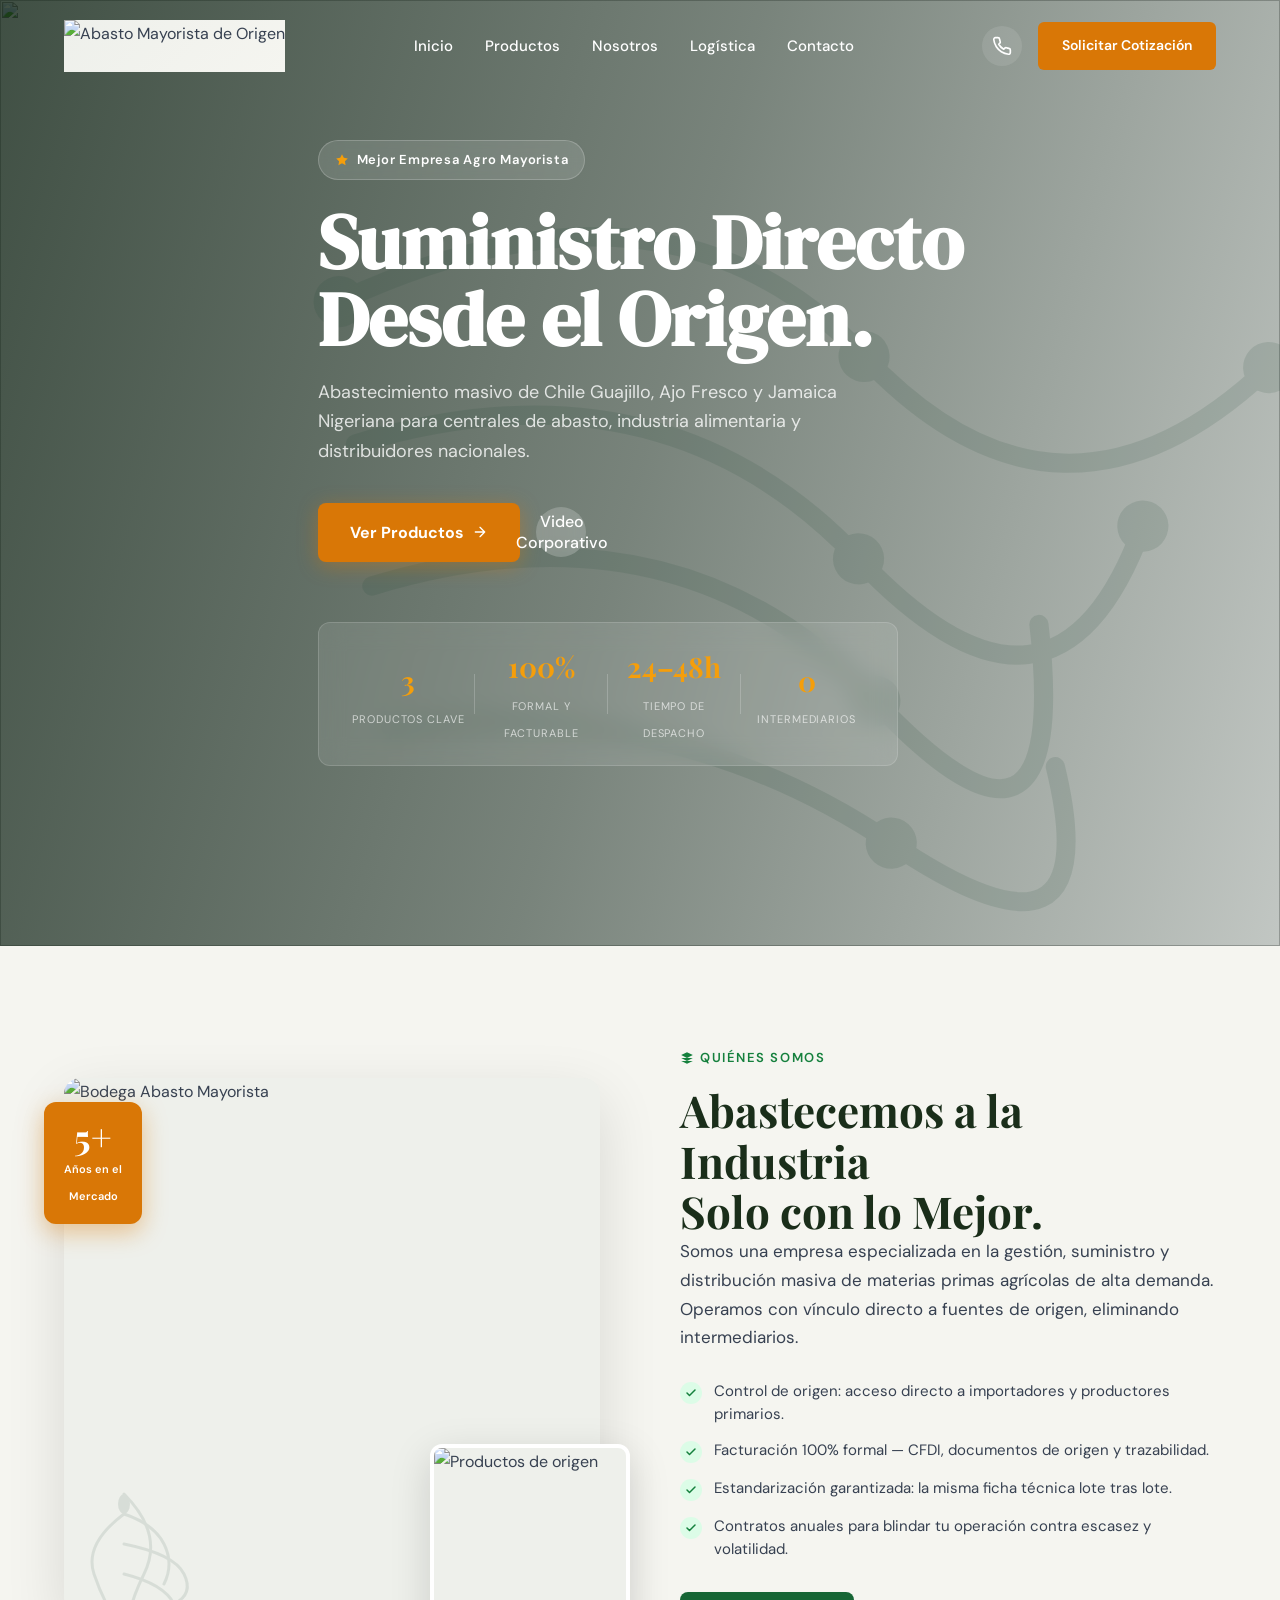
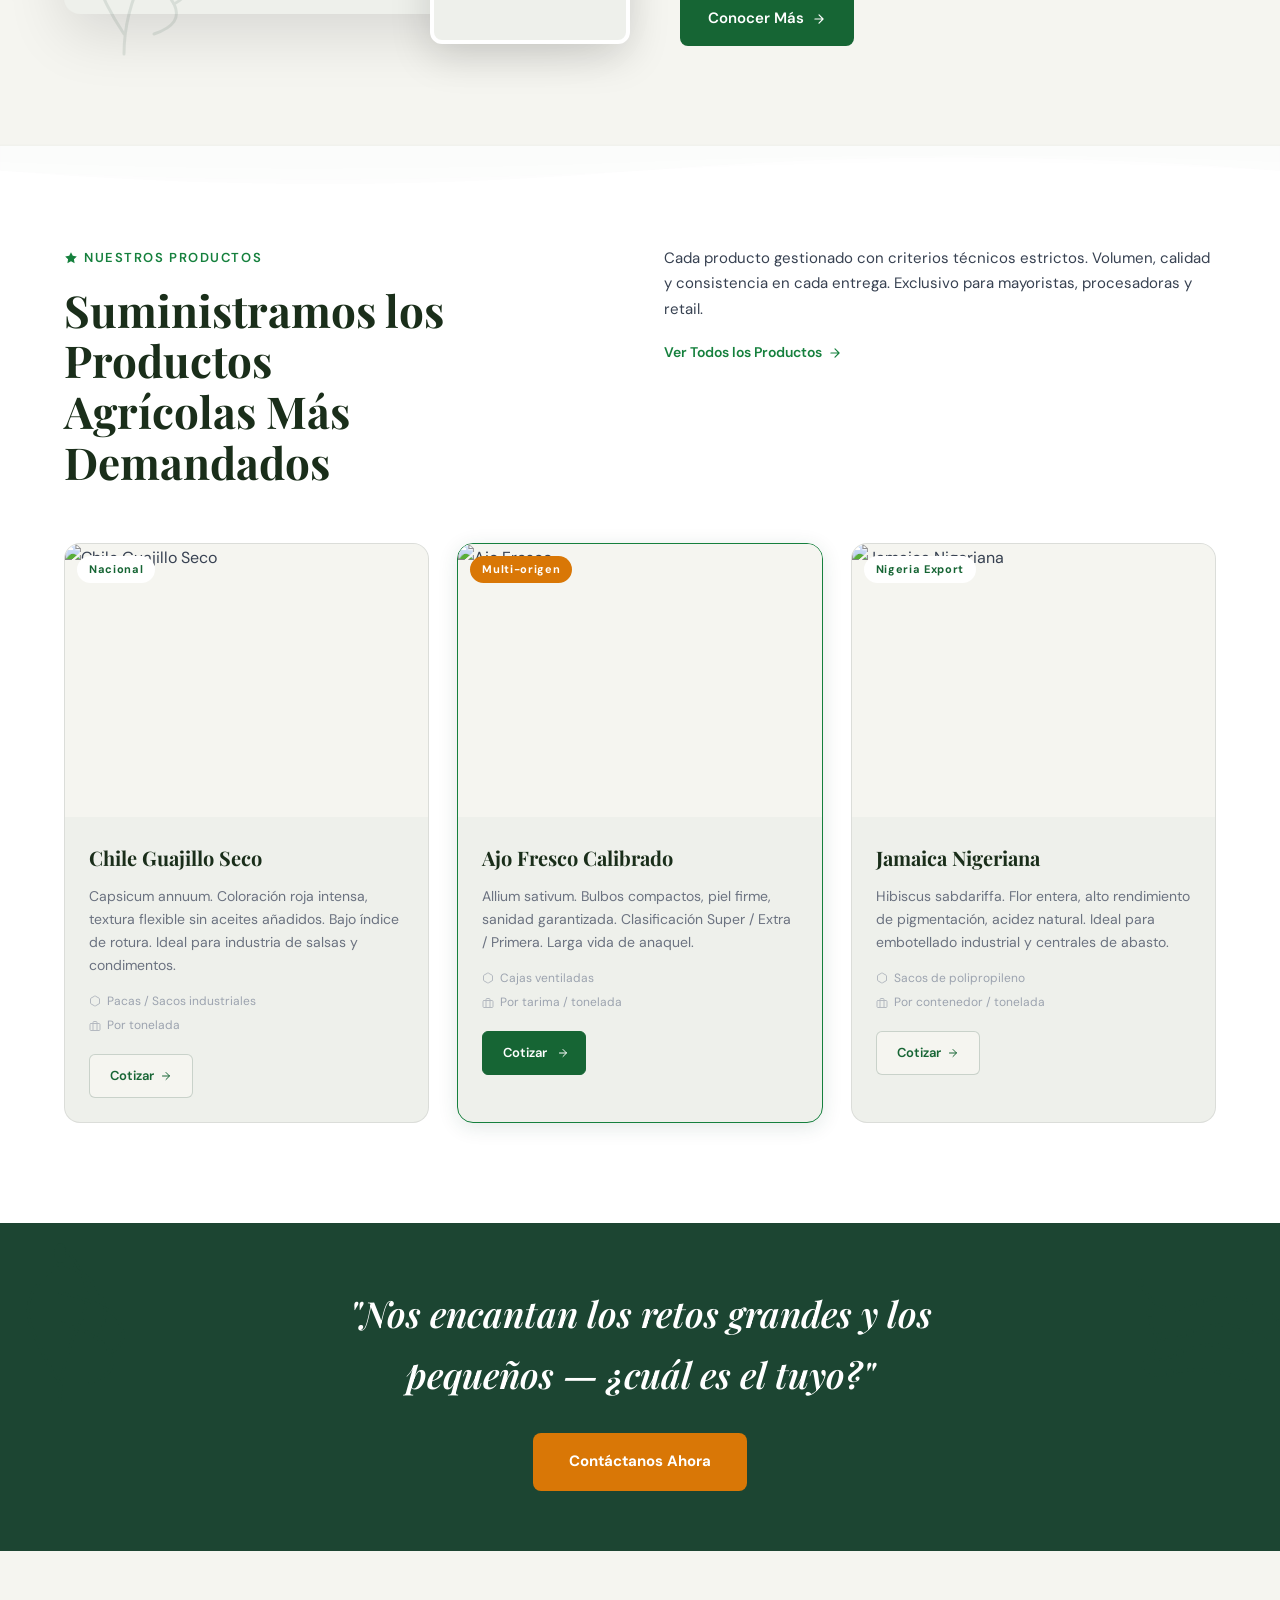
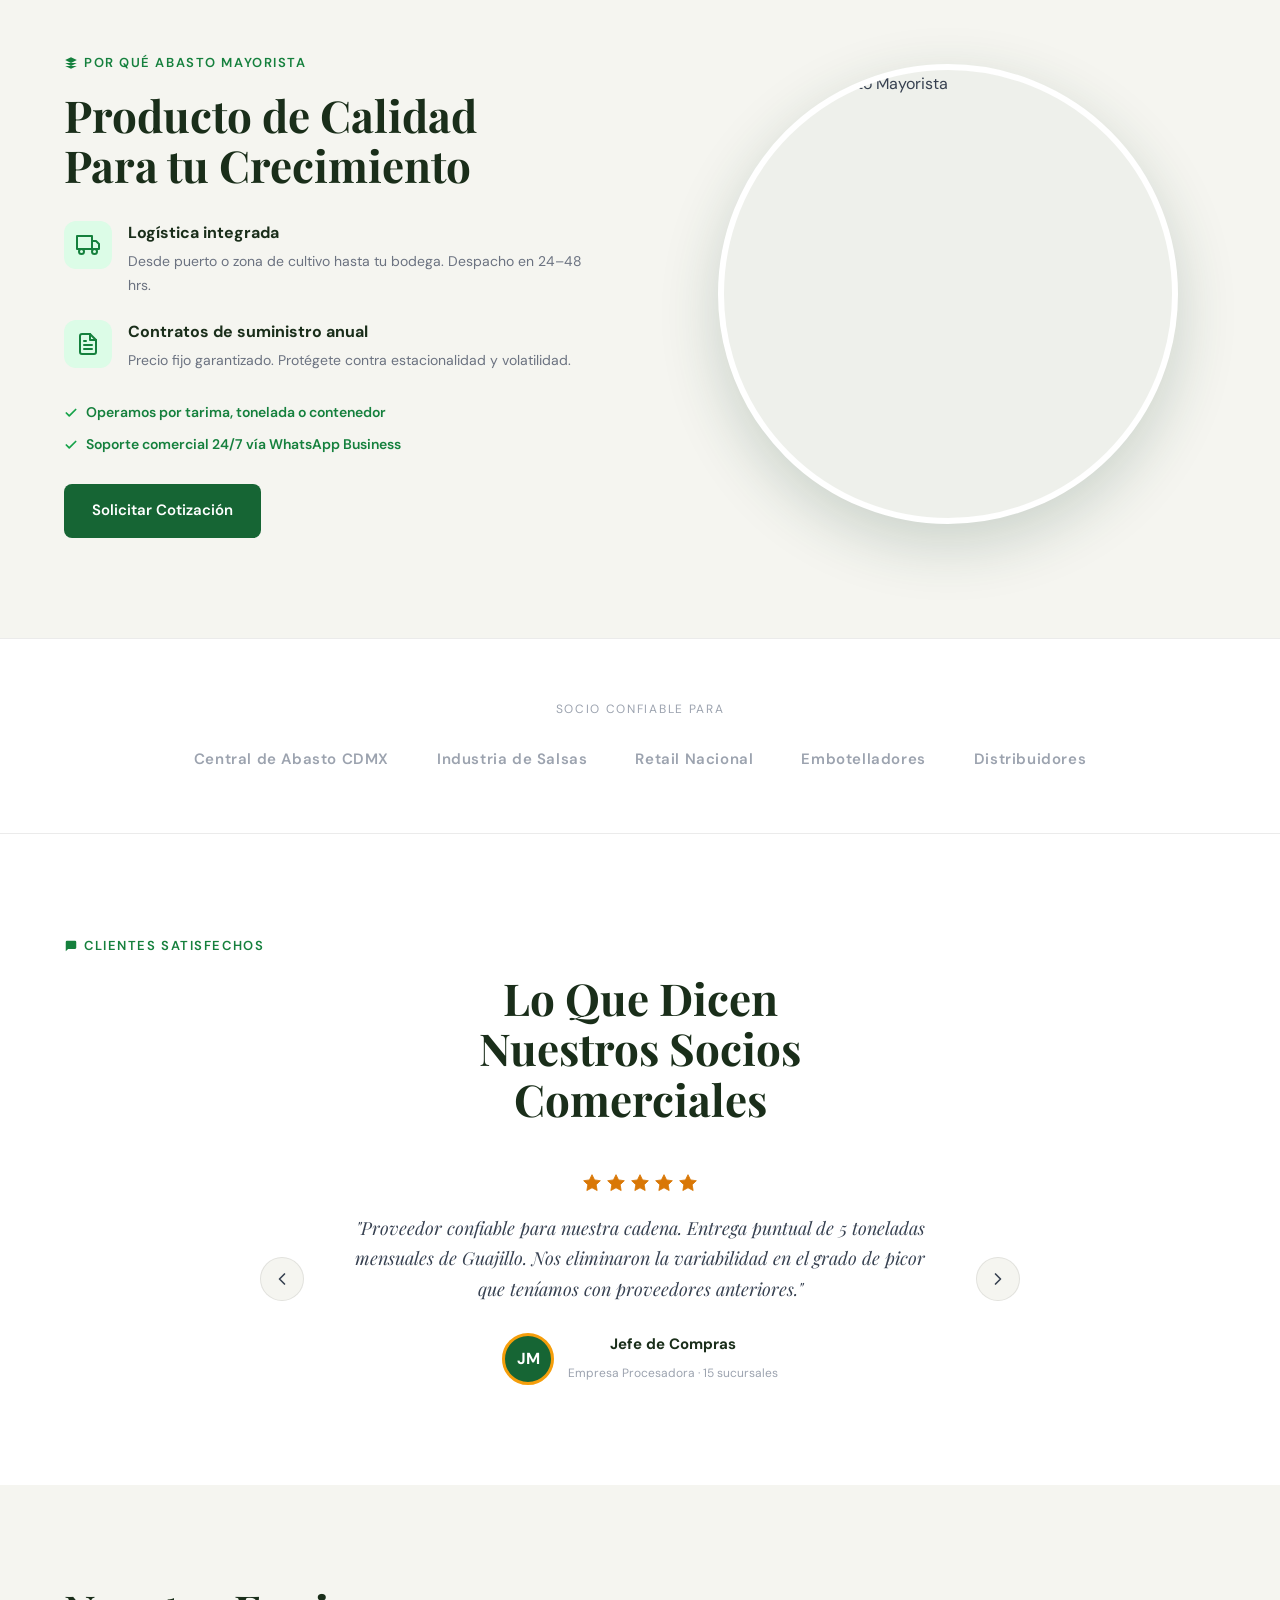
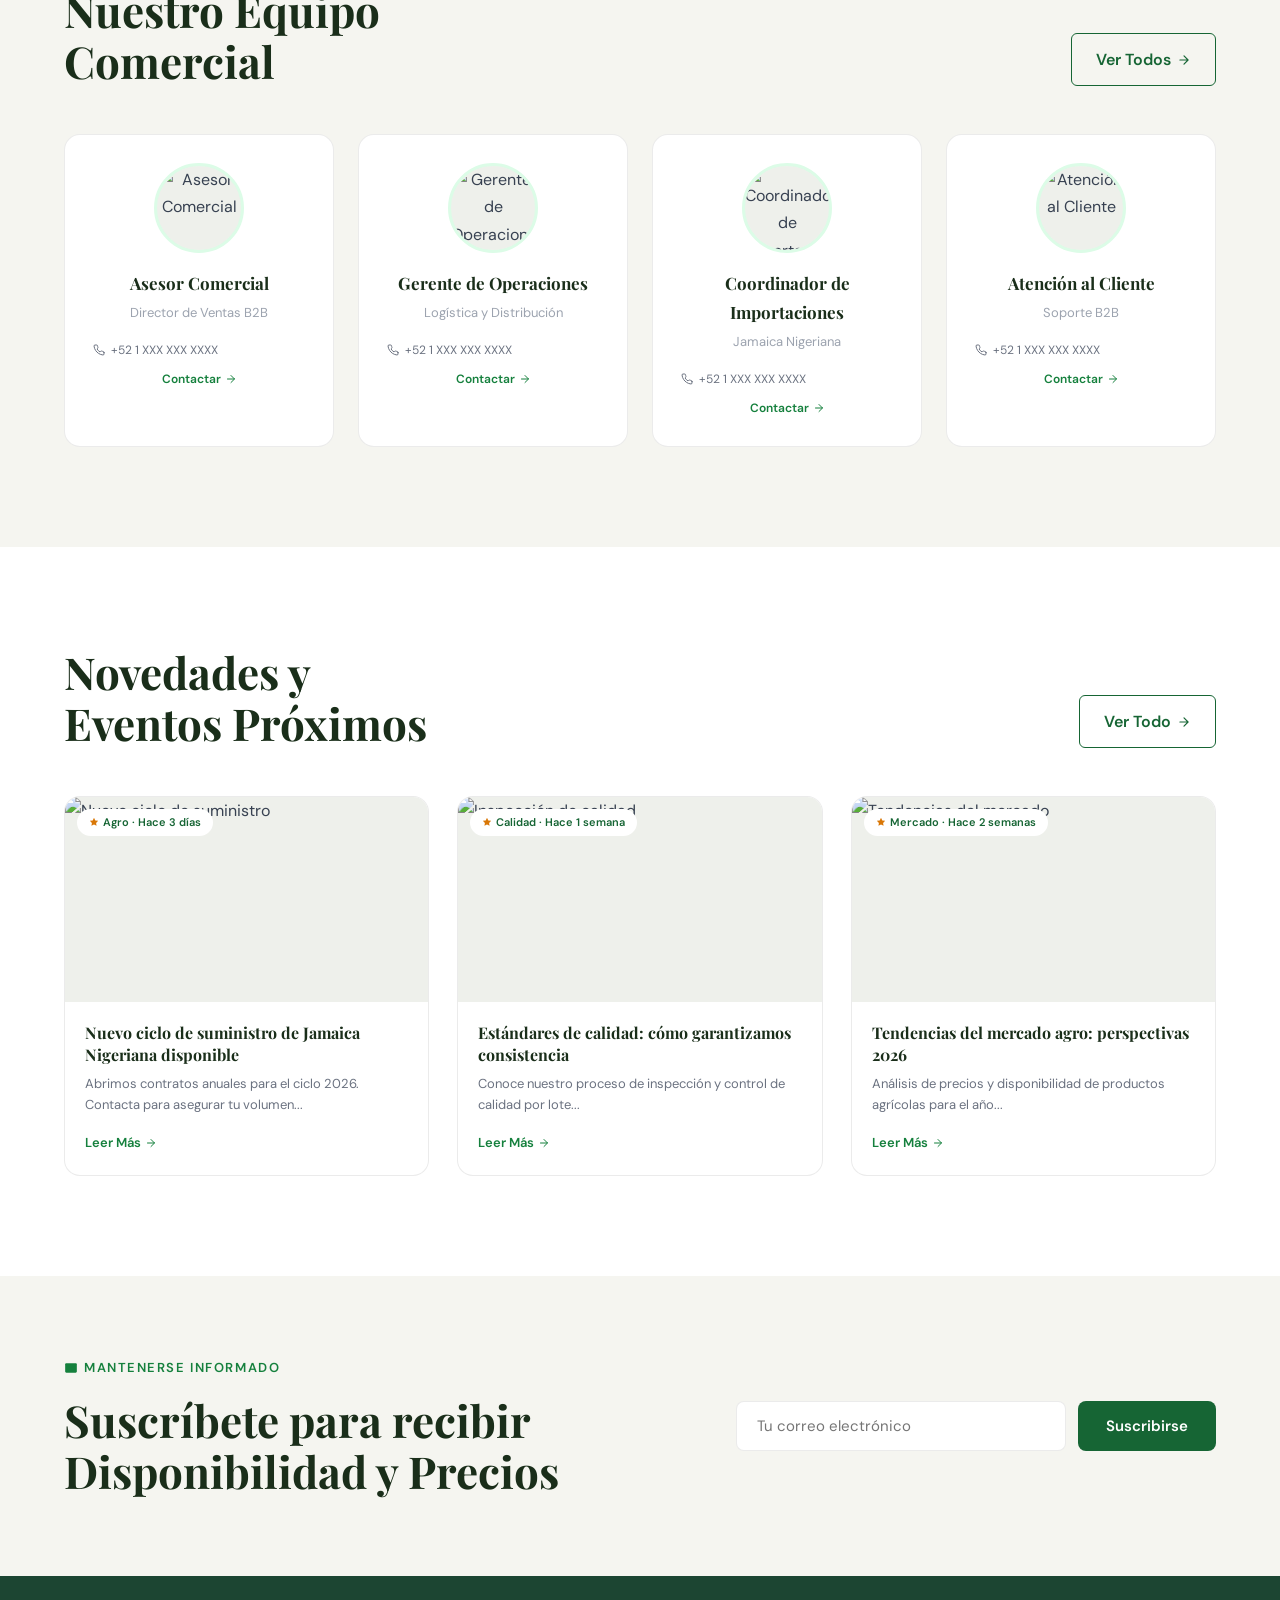
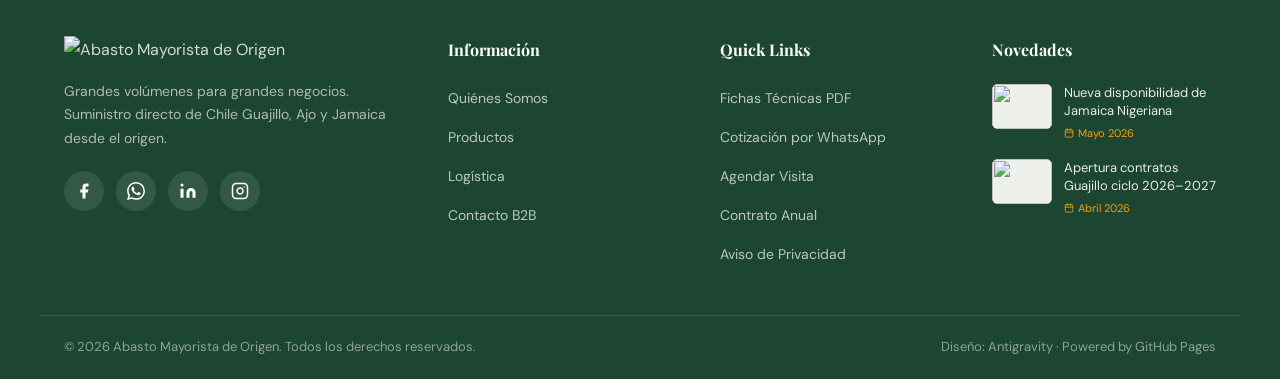
==== index.html @ 07901ae1 "feat: Landing page Abasto Mayorista de Origen - estilo Grostore Agro" ====
<!DOCTYPE html>
<html lang="es">
<head>
  <meta charset="UTF-8">
  <meta name="viewport" content="width=device-width, initial-scale=1.0">
  <meta name="description" content="Abasto Mayorista de Origen - Suministro directo de Chile Guajillo, Ajo Fresco y Jamaica Nigeriana para industria alimentaria, distribuidores y centrales de abasto.">
  <title>Abasto Mayorista de Origen | Grandes volúmenes para grandes negocios</title>
  
  <link rel="preconnect" href="https://fonts.googleapis.com">
  <link rel="preconnect" href="https://fonts.gstatic.com" crossorigin>
  <link href="https://fonts.googleapis.com/css2?family=DM+Sans:ital,wght@0,300;0,400;0,500;0,600;1,300&family=DM+Serif+Display:ital@0;1&family=Playfair+Display:ital,wght@0,400;0,600;0,700;1,400&display=swap" rel="stylesheet">
  
  <link rel="preload" as="image" href="https://i.ibb.co/93H1hcgw/Abasto-de-Origen-Logo-Blanco-01.jpg">
  <link rel="preload" as="image" href="https://i.ibb.co/1t6QGv1q/Abasto-de-Origen-Logo-negro-01.jpg">
  
  <link rel="icon" type="image/x-icon" href="https://i.ibb.co/bjv7VvqV/Abasto-de-Origen-Logo-Verde-02.jpg">
  
  <link rel="stylesheet" href="styles.css">
</head>
<body>

<nav class="navbar" id="navbar">
  <div class="container nav-inner">
    <a href="#inicio" class="nav-logo">
      <img id="navLogo" src="https://i.ibb.co/93H1hcgw/Abasto-de-Origen-Logo-Blanco-01.jpg" alt="Abasto Mayorista de Origen" height="52" width="auto">
    </a>
    
    <ul class="nav-links">
      <li><a href="#inicio">Inicio</a></li>
      <li><a href="#productos">Productos</a></li>
      <li><a href="#nosotros">Nosotros</a></li>
      <li><a href="#logistica">Logística</a></li>
      <li><a href="#contacto">Contacto</a></li>
    </ul>

    <div class="nav-right">
      <a href="tel:+5215512345678" class="nav-icon" title="Llamar">
        <svg xmlns="http://www.w3.org/2000/svg" width="20" height="20" viewBox="0 0 24 24" fill="none" stroke="currentColor" stroke-width="2" stroke-linecap="round" stroke-linejoin="round"><path d="M22 16.92v3a2 2 0 0 1-2.18 2 19.79 19.79 0 0 1-8.63-3.07 19.5 19.5 0 0 1-6-6 19.79 19.79 0 0 1-3.07-8.67A2 2 0 0 1 4.11 2h3a2 2 0 0 1 2 1.72 12.84 12.84 0 0 0 .7 2.81 2 2 0 0 1-.45 2.11L8.09 9.91a16 16 0 0 0 6 6l1.27-1.27a2 2 0 0 1 2.11-.45 12.84 12.84 0 0 0 2.81.7A2 2 0 0 1 22 16.92z"></path></svg>
      </a>
      <a href="#contacto" class="btn-nav-primary">Solicitar Cotización</a>
    </div>

    <button class="hamburger" id="hamburger" aria-label="Menú">
      <span></span><span></span><span></span>
    </button>
  </div>
</nav>

<section class="hero" id="inicio">
  <div class="hero-bg">
    <img src="images/hero_bg.jpg" alt="" aria-hidden="true">
    <div class="hero-overlay"></div>
    <img src="images/leaf_decor_2.svg" class="hero-leaf-decor" aria-hidden="true">
  </div>

  <div class="container hero-content">
    <div class="hero-badge">
      <svg xmlns="http://www.w3.org/2000/svg" width="16" height="16" viewBox="0 0 24 24" fill="currentColor"><path d="M12 2L15.09 8.26L22 9.27L17 14.14L18.18 21.02L12 17.77L5.82 21.02L7 14.14L2 9.27L8.91 8.26L12 2Z"/></svg>
      Mejor Empresa Agro Mayorista
    </div>
    
    <h1 class="hero-title" data-reveal="up">
      Suministro Directo<br>
      Desde el Origen.
    </h1>
    
    <p class="hero-subtitle" data-reveal="up" data-reveal-delay="100">
      Abastecimiento masivo de Chile Guajillo, Ajo Fresco y Jamaica Nigeriana 
      para centrales de abasto, industria alimentaria y distribuidores nacionales.
    </p>
    
    <div class="hero-ctas" data-reveal="up" data-reveal-delay="200">
      <a href="#productos" class="btn-hero-primary">
        Ver Productos <svg xmlns="http://www.w3.org/2000/svg" width="16" height="16" viewBox="0 0 24 24" fill="none" stroke="currentColor" stroke-width="2" stroke-linecap="round" stroke-linejoin="round"><path d="M5 12h14M12 5l7 7-7 7"/></svg>
      </a>
      <button class="btn-hero-video" aria-label="Ver video corporativo">
        <span class="play-icon">
          <svg xmlns="http://www.w3.org/2000/svg" width="16" height="16" viewBox="0 0 24 24" fill="currentColor"><polygon points="5 3 19 12 5 21 5 3"></polygon></svg>
        </svg>
        <span>Video Corporativo</span>
      </button>
    </div>

    <div class="hero-stats-bar" data-reveal="up" data-reveal-delay="300">
      <div class="hero-stat">
        <strong>3</strong>
        <span>Productos Clave</span>
      </div>
      <div class="hero-stat-divider"></div>
      <div class="hero-stat">
        <strong>100%</strong>
        <span>Formal y Facturable</span>
      </div>
      <div class="hero-stat-divider"></div>
      <div class="hero-stat">
        <strong>24–48h</strong>
        <span>Tiempo de Despacho</span>
      </div>
      <div class="hero-stat-divider"></div>
      <div class="hero-stat">
        <strong>0</strong>
        <span>Intermediarios</span>
      </div>
    </div>
  </div>
</section>

<section class="about" id="nosotros">
  <div class="container about-inner">
    <div class="about-images" data-reveal="left">
      <img src="images/about_main.jpg" alt="Bodega Abasto Mayorista" class="about-img-main">
      <img src="images/about_secondary.jpg" alt="Productos de origen" class="about-img-secondary">
      
      <div class="about-experience-badge">
        <span class="badge-num">5+</span>
        <span class="badge-text">Años en el<br>Mercado</span>
      </div>

      <img src="images/leaf_decor_1.svg" class="about-leaf" aria-hidden="true">
    </div>
    
    <div class="about-text" data-reveal="right">
      <div class="section-label">
        <svg xmlns="http://www.w3.org/2000/svg" width="14" height="14" viewBox="0 0 24 24" fill="currentColor"><path d="M12 2L2 7l10 5 10-5-10-5zM2 17l10 5 10-5M2 12l10 5 10-5"/></svg>
        Quiénes Somos
      </div>
      <h2 class="section-title">
        Abastecemos a la Industria<br>Solo con lo Mejor.
      </h2>
      <p class="about-lead">
        Somos una empresa especializada en la gestión, suministro y distribución 
        masiva de materias primas agrícolas de alta demanda. Operamos con vínculo 
        directo a fuentes de origen, eliminando intermediarios.
      </p>
      
      <ul class="about-bullets">
        <li>
          <span class="bullet-icon">
            <svg xmlns="http://www.w3.org/2000/svg" width="12" height="12" viewBox="0 0 24 24" fill="none" stroke="currentColor" stroke-width="3" stroke-linecap="round" stroke-linejoin="round"><polyline points="20 6 9 17 4 12"></polyline></svg>
          </span>
          Control de origen: acceso directo a importadores y productores primarios.
        </li>
        <li>
          <span class="bullet-icon">
            <svg xmlns="http://www.w3.org/2000/svg" width="12" height="12" viewBox="0 0 24 24" fill="none" stroke="currentColor" stroke-width="3" stroke-linecap="round" stroke-linejoin="round"><polyline points="20 6 9 17 4 12"></polyline></svg>
          </span>
          Facturación 100% formal — CFDI, documentos de origen y trazabilidad.
        </li>
        <li>
          <span class="bullet-icon">
            <svg xmlns="http://www.w3.org/2000/svg" width="12" height="12" viewBox="0 0 24 24" fill="none" stroke="currentColor" stroke-width="3" stroke-linecap="round" stroke-linejoin="round"><polyline points="20 6 9 17 4 12"></polyline></svg>
          </span>
          Estandarización garantizada: la misma ficha técnica lote tras lote.
        </li>
        <li>
          <span class="bullet-icon">
            <svg xmlns="http://www.w3.org/2000/svg" width="12" height="12" viewBox="0 0 24 24" fill="none" stroke="currentColor" stroke-width="3" stroke-linecap="round" stroke-linejoin="round"><polyline points="20 6 9 17 4 12"></polyline></svg>
          </span>
          Contratos anuales para blindar tu operación contra escasez y volatilidad.
        </li>
      </ul>
      
      <a href="#contacto" class="btn-primary-green">
        Conocer Más <svg xmlns="http://www.w3.org/2000/svg" width="14" height="14" viewBox="0 0 24 24" fill="none" stroke="currentColor" stroke-width="2" stroke-linecap="round" stroke-linejoin="round"><path d="M5 12h14M12 5l7 7-7 7"/></svg>
      </a>
    </div>
  </div>
</section>

<section class="products" id="productos">
  <img src="images/wave_divider.svg" class="section-wave-top" aria-hidden="true">

  <div class="container">
    <div class="products-header">
      <div data-reveal="up">
        <div class="section-label">
          <svg xmlns="http://www.w3.org/2000/svg" width="14" height="14" viewBox="0 0 24 24" fill="currentColor"><path d="M12 2L15.09 8.26L22 9.27L17 14.14L18.18 21.02L12 17.77L5.82 21.02L7 14.14L2 9.27L8.91 8.26L12 2Z"/></svg>
          Nuestros Productos
        </div>
        <h2 class="section-title">
          Suministramos los Productos<br>Agrícolas Más Demandados
        </h2>
      </div>
      <div class="products-header-right" data-reveal="up" data-reveal-delay="100">
        <p>
          Cada producto gestionado con criterios técnicos estrictos. 
          Volumen, calidad y consistencia en cada entrega. 
          Exclusivo para mayoristas, procesadoras y retail.
        </p>
        <a href="#contacto" class="link-arrow">Ver Todos los Productos <svg xmlns="http://www.w3.org/2000/svg" width="14" height="14" viewBox="0 0 24 24" fill="none" stroke="currentColor" stroke-width="2" stroke-linecap="round" stroke-linejoin="round"><path d="M5 12h14M12 5l7 7-7 7"/></svg></a>
      </div>
    </div>

    <div class="products-grid">
      <div class="product-card" data-reveal="up" data-reveal-delay="100">
        <div class="product-card-img">
          <img src="images/product_guajillo.jpg" alt="Chile Guajillo Seco">
          <div class="product-card-badge">Nacional</div>
        </div>
        <div class="product-card-body">
          <h3>Chile Guajillo Seco</h3>
          <p>
            Capsicum annuum. Coloración roja intensa, textura flexible sin aceites 
            añadidos. Bajo índice de rotura. Ideal para industria de salsas y condimentos.
          </p>
          <div class="product-card-specs">
            <span>
              <svg xmlns="http://www.w3.org/2000/svg" width="12" height="12" viewBox="0 0 24 24" fill="none" stroke="currentColor" stroke-width="2" stroke-linecap="round" stroke-linejoin="round"><path d="M21 16V8a2 2 0 0 0-1-1.73l-7-4a2 2 0 0 0-2 0l-7 4A2 2 0 0 0 3 8v8a2 2 0 0 0 1 1.73l7 4a2 2 0 0 0 2 0l7-4A2 2 0 0 0 21 16z"></path></svg>
              Pacas / Sacos industriales
            </span>
            <span>
              <svg xmlns="http://www.w3.org/2000/svg" width="12" height="12" viewBox="0 0 24 24" fill="none" stroke="currentColor" stroke-width="2" stroke-linecap="round" stroke-linejoin="round"><rect x="2" y="7" width="20" height="14" rx="2" ry="2"></rect><path d="M16 21V5a2 2 0 0 0-2-2h-4a2 2 0 0 0-2 2v16"></path></svg>
              Por tonelada
            </span>
          </div>
          <a href="https://wa.me/5215512345678?text=Hola%2C%20cotizar%20toneladas%20Chile%20Guajillo" 
             class="product-card-btn" target="_blank">
            Cotizar <svg xmlns="http://www.w3.org/2000/svg" width="12" height="12" viewBox="0 0 24 24" fill="none" stroke="currentColor" stroke-width="2" stroke-linecap="round" stroke-linejoin="round"><path d="M5 12h14M12 5l7 7-7 7"/></svg>
          </a>
        </div>
      </div>
      
      <div class="product-card product-card--featured" data-reveal="up" data-reveal-delay="200">
        <div class="product-card-img">
          <img src="images/product_ajo.jpg" alt="Ajo Fresco">
          <div class="product-card-badge product-card-badge--featured">Multi-origen</div>
        </div>
        <div class="product-card-body">
          <h3>Ajo Fresco Calibrado</h3>
          <p>
            Allium sativum. Bulbos compactos, piel firme, sanidad garantizada. 
            Clasificación Super / Extra / Primera. Larga vida de anaquel.
          </p>
          <div class="product-card-specs">
            <span>
              <svg xmlns="http://www.w3.org/2000/svg" width="12" height="12" viewBox="0 0 24 24" fill="none" stroke="currentColor" stroke-width="2" stroke-linecap="round" stroke-linejoin="round"><path d="M21 16V8a2 2 0 0 0-1-1.73l-7-4a2 2 0 0 0-2 0l-7 4A2 2 0 0 0 3 8v8a2 2 0 0 0 1 1.73l7 4a2 2 0 0 0 2 0l7-4A2 2 0 0 0 21 16z"></path></svg>
              Cajas ventiladas
            </span>
            <span>
              <svg xmlns="http://www.w3.org/2000/svg" width="12" height="12" viewBox="0 0 24 24" fill="none" stroke="currentColor" stroke-width="2" stroke-linecap="round" stroke-linejoin="round"><rect x="2" y="7" width="20" height="14" rx="2" ry="2"></rect><path d="M16 21V5a2 2 0 0 0-2-2h-4a2 2 0 0 0-2 2v16"></path></svg>
              Por tarima / tonelada
            </span>
          </div>
          <a href="https://wa.me/5215512345678?text=Hola%2C%20cotizar%20toneladas%20Ajo%20Fresco"
             class="product-card-btn product-card-btn--featured" target="_blank">
            Cotizar <svg xmlns="http://www.w3.org/2000/svg" width="12" height="12" viewBox="0 0 24 24" fill="none" stroke="currentColor" stroke-width="2" stroke-linecap="round" stroke-linejoin="round"><path d="M5 12h14M12 5l7 7-7 7"/></svg>
          </a>
        </div>
      </div>
      
      <div class="product-card" data-reveal="up" data-reveal-delay="300">
        <div class="product-card-img">
          <img src="images/product_jamaica.jpg" alt="Jamaica Nigeriana">
          <div class="product-card-badge">Nigeria Export</div>
        </div>
        <div class="product-card-body">
          <h3>Jamaica Nigeriana</h3>
          <p>
            Hibiscus sabdariffa. Flor entera, alto rendimiento de pigmentación, 
            acidez natural. Ideal para embotellado industrial y centrales de abasto.
          </p>
          <div class="product-card-specs">
            <span>
              <svg xmlns="http://www.w3.org/2000/svg" width="12" height="12" viewBox="0 0 24 24" fill="none" stroke="currentColor" stroke-width="2" stroke-linecap="round" stroke-linejoin="round"><path d="M21 16V8a2 2 0 0 0-1-1.73l-7-4a2 2 0 0 0-2 0l-7 4A2 2 0 0 0 3 8v8a2 2 0 0 0 1 1.73l7 4a2 2 0 0 0 2 0l7-4A2 2 0 0 0 21 16z"></path></svg>
              Sacos de polipropileno
            </span>
            <span>
              <svg xmlns="http://www.w3.org/2000/svg" width="12" height="12" viewBox="0 0 24 24" fill="none" stroke="currentColor" stroke-width="2" stroke-linecap="round" stroke-linejoin="round"><rect x="2" y="7" width="20" height="14" rx="2" ry="2"></rect><path d="M16 21V5a2 2 0 0 0-2-2h-4a2 2 0 0 0-2 2v16"></path></svg>
              Por contenedor / tonelada
            </span>
          </div>
          <a href="https://wa.me/5215512345678?text=Hola%2C%20cotizar%20toneladas%20Jamaica%20Nigeriana"
             class="product-card-btn" target="_blank">
            Cotizar <svg xmlns="http://www.w3.org/2000/svg" width="12" height="12" viewBox="0 0 24 24" fill="none" stroke="currentColor" stroke-width="2" stroke-linecap="round" stroke-linejoin="round"><path d="M5 12h14M12 5l7 7-7 7"/></svg>
          </a>
        </div>
      </div>
    </div>
  </div>
</section>

<section class="cta-banner">
  <div class="cta-banner-leaf-left">
    <img src="images/leaf_decor_1.svg" aria-hidden="true">
  </div>
  <div class="container cta-banner-inner">
    <h2>"Nos encantan los retos grandes y los pequeños — ¿cuál es el tuyo?"</h2>
    <a href="https://wa.me/5215512345678" class="btn-cta-banner" target="_blank">
      Contáctanos Ahora
    </a>
  </div>
  <div class="cta-banner-leaf-right">
    <img src="images/leaf_decor_2.svg" aria-hidden="true">
  </div>
</section>

<section class="why-us" id="logistica">
  <div class="container why-us-inner">
    <div class="why-us-text" data-reveal="left">
      <div class="section-label">
        <svg xmlns="http://www.w3.org/2000/svg" width="14" height="14" viewBox="0 0 24 24" fill="currentColor"><path d="M12 2L2 7l10 5 10-5-10-5zM2 17l10 5 10-5M2 12l10 5 10-5"/></svg>
        Por Qué Abasto Mayorista
      </div>
      <h2 class="section-title">
        Producto de Calidad<br>Para tu Crecimiento
      </h2>
      <div class="why-us-features">
        <div class="why-feature">
          <span class="why-feature-icon">
            <svg xmlns="http://www.w3.org/2000/svg" width="24" height="24" viewBox="0 0 24 24" fill="none" stroke="currentColor" stroke-width="2" stroke-linecap="round" stroke-linejoin="round"><rect x="1" y="3" width="15" height="13"></rect><polygon points="16 8 20 8 23 11 23 16 16 16 16 8"></polygon><circle cx="5.5" cy="18.5" r="2.5"></circle><circle cx="18.5" cy="18.5" r="2.5"></circle></svg>
          </span>
          <div>
            <strong>Logística integrada</strong>
            <p>Desde puerto o zona de cultivo hasta tu bodega. Despacho en 24–48 hrs.</p>
          </div>
        </div>
        <div class="why-feature">
          <span class="why-feature-icon">
            <svg xmlns="http://www.w3.org/2000/svg" width="24" height="24" viewBox="0 0 24 24" fill="none" stroke="currentColor" stroke-width="2" stroke-linecap="round" stroke-linejoin="round"><path d="M14 2H6a2 2 0 0 0-2 2v16a2 2 0 0 0 2 2h12a2 2 0 0 0 2-2V8z"></path><polyline points="14 2 14 8 20 8"></polyline><line x1="16" y1="13" x2="8" y2="13"></line><line x1="16" y1="17" x2="8" y2="17"></line><polyline points="10 9 9 9 8 9"></polyline></svg>
          </span>
          <div>
            <strong>Contratos de suministro anual</strong>
            <p>Precio fijo garantizado. Protégete contra estacionalidad y volatilidad.</p>
          </div>
        </div>
      </div>
      <div class="why-us-bullets">
        <div class="why-bullet">
          <svg xmlns="http://www.w3.org/2000/svg" width="14" height="14" viewBox="0 0 24 24" fill="none" stroke="currentColor" stroke-width="3" stroke-linecap="round" stroke-linejoin="round"><polyline points="20 6 9 17 4 12"></polyline></svg>
          Operamos por tarima, tonelada o contenedor
        </div>
        <div class="why-bullet">
          <svg xmlns="http://www.w3.org/2000/svg" width="14" height="14" viewBox="0 0 24 24" fill="none" stroke="currentColor" stroke-width="3" stroke-linecap="round" stroke-linejoin="round"><polyline points="20 6 9 17 4 12"></polyline></svg>
          Soporte comercial 24/7 vía WhatsApp Business
        </div>
      </div>
      <a href="#contacto" class="btn-primary-green">Solicitar Cotización</a>
    </div>
    <div class="why-us-image" data-reveal="right">
      <img src="images/why_us.png" alt="Productos Abasto Mayorista">
    </div>
  </div>
</section>

<section class="partners">
  <div class="container">
    <p class="partners-label">Socio Confiable para</p>
    <div class="partners-grid">
      <div class="partner-item">Central de Abasto CDMX</div>
      <div class="partner-item">Industria de Salsas</div>
      <div class="partner-item">Retail Nacional</div>
      <div class="partner-item">Embotelladores</div>
      <div class="partner-item">Distribuidores</div>
    </div>
  </div>
</section>

<section class="testimonials">
  <div class="container">
    <div class="section-label" style="text-align:center">
      <svg xmlns="http://www.w3.org/2000/svg" width="14" height="14" viewBox="0 0 24 24" fill="currentColor"><path d="M21 15a2 2 0 0 1-2 2H7l-4 4V5a2 2 0 0 1 2-2h14a2 2 0 0 1 2 2z"></path></svg>
      Clientes Satisfechos
    </div>
    <h2 class="section-title" style="text-align:center; max-width:460px; margin:0 auto 48px">
      Lo Que Dicen Nuestros Socios Comerciales
    </h2>
    
    <div class="testimonial-carousel">
      <button class="carousel-btn carousel-btn--prev" id="prev" aria-label="Anterior">
        <svg xmlns="http://www.w3.org/2000/svg" width="20" height="20" viewBox="0 0 24 24" fill="none" stroke="currentColor" stroke-width="2" stroke-linecap="round" stroke-linejoin="round"><polyline points="15 18 9 12 15 6"></polyline></svg>
      </button>
      
      <div class="testimonial-track" id="testimonialTrack">
        <div class="testimonial-slide active">
          <div class="testimonial-stars">
            <svg xmlns="http://www.w3.org/2000/svg" width="20" height="20" viewBox="0 0 24 24" fill="#D97706" stroke="#D97706" stroke-width="1"><path d="M12 2L15.09 8.26L22 9.27L17 14.14L18.18 21.02L12 17.77L5.82 21.02L7 14.14L2 9.27L8.91 8.26L12 2Z"/></svg>
            <svg xmlns="http://www.w3.org/2000/svg" width="20" height="20" viewBox="0 0 24 24" fill="#D97706" stroke="#D97706" stroke-width="1"><path d="M12 2L15.09 8.26L22 9.27L17 14.14L18.18 21.02L12 17.77L5.82 21.02L7 14.14L2 9.27L8.91 8.26L12 2Z"/></svg>
            <svg xmlns="http://www.w3.org/2000/svg" width="20" height="20" viewBox="0 0 24 24" fill="#D97706" stroke="#D97706" stroke-width="1"><path d="M12 2L15.09 8.26L22 9.27L17 14.14L18.18 21.02L12 17.77L5.82 21.02L7 14.14L2 9.27L8.91 8.26L12 2Z"/></svg>
            <svg xmlns="http://www.w3.org/2000/svg" width="20" height="20" viewBox="0 0 24 24" fill="#D97706" stroke="#D97706" stroke-width="1"><path d="M12 2L15.09 8.26L22 9.27L17 14.14L18.18 21.02L12 17.77L5.82 21.02L7 14.14L2 9.27L8.91 8.26L12 2Z"/></svg>
            <svg xmlns="http://www.w3.org/2000/svg" width="20" height="20" viewBox="0 0 24 24" fill="#D97706" stroke="#D97706" stroke-width="1"><path d="M12 2L15.09 8.26L22 9.27L17 14.14L18.18 21.02L12 17.77L5.82 21.02L7 14.14L2 9.27L8.91 8.26L12 2Z"/></svg>
          </div>
          <p class="testimonial-text">
            "Proveedor confiable para nuestra cadena. Entrega puntual de 5 toneladas 
            mensuales de Guajillo. Nos eliminaron la variabilidad en el grado de picor 
            que teníamos con proveedores anteriores."
          </p>
          <div class="testimonial-author">
            <div class="testimonial-avatar">JM</div>
            <div>
              <strong>Jefe de Compras</strong>
              <span>Empresa Procesadora · 15 sucursales</span>
            </div>
          </div>
        </div>
        
        <div class="testimonial-slide">
          <div class="testimonial-stars">
            <svg xmlns="http://www.w3.org/2000/svg" width="20" height="20" viewBox="0 0 24 24" fill="#D97706" stroke="#D97706" stroke-width="1"><path d="M12 2L15.09 8.26L22 9.27L17 14.14L18.18 21.02L12 17.77L5.82 21.02L7 14.14L2 9.27L8.91 8.26L12 2Z"/></svg>
            <svg xmlns="http://www.w3.org/2000/svg" width="20" height="20" viewBox="0 0 24 24" fill="#D97706" stroke="#D97706" stroke-width="1"><path d="M12 2L15.09 8.26L22 9.27L17 14.14L18.18 21.02L12 17.77L5.82 21.02L7 14.14L2 9.27L8.91 8.26L12 2Z"/></svg>
            <svg xmlns="http://www.w3.org/2000/svg" width="20" height="20" viewBox="0 0 24 24" fill="#D97706" stroke="#D97706" stroke-width="1"><path d="M12 2L15.09 8.26L22 9.27L17 14.14L18.18 21.02L12 17.77L5.82 21.02L7 14.14L2 9.27L8.91 8.26L12 2Z"/></svg>
            <svg xmlns="http://www.w3.org/2000/svg" width="20" height="20" viewBox="0 0 24 24" fill="#D97706" stroke="#D97706" stroke-width="1"><path d="M12 2L15.09 8.26L22 9.27L17 14.14L18.18 21.02L12 17.77L5.82 21.02L7 14.14L2 9.27L8.91 8.26L12 2Z"/></svg>
            <svg xmlns="http://www.w3.org/2000/svg" width="20" height="20" viewBox="0 0 24 24" fill="#D97706" stroke="#D97706" stroke-width="1"><path d="M12 2L15.09 8.26L22 9.27L17 14.14L18.18 21.02L12 17.77L5.82 21.02L7 14.14L2 9.27L8.91 8.26L12 2Z"/></svg>
          </div>
          <p class="testimonial-text">
            "La Jamaica Nigeriana tiene el mejor rendimiento de pigmentación que 
            encontramos. Llevamos 3 ciclos anuales con ellos y la calidad es idéntica. 
            Facturación impeccable."
          </p>
          <div class="testimonial-author">
            <div class="testimonial-avatar">RL</div>
            <div>
              <strong>Director de Operaciones</strong>
              <span>Planta Embotelladora · Guadalajara</span>
            </div>
          </div>
        </div>
      </div>
      
      <button class="carousel-btn carousel-btn--next" id="next" aria-label="Siguiente">
        <svg xmlns="http://www.w3.org/2000/svg" width="20" height="20" viewBox="0 0 24 24" fill="none" stroke="currentColor" stroke-width="2" stroke-linecap="round" stroke-linejoin="round"><polyline points="9 18 15 12 9 6"></polyline></svg>
      </button>
    </div>
  </div>
</section>

<section class="team">
  <div class="container">
    <div class="team-header">
      <h2 class="section-title">Nuestro Equipo<br>Comercial</h2>
      <a href="#contacto" class="btn-outline-green">Ver Todos <svg xmlns="http://www.w3.org/2000/svg" width="14" height="14" viewBox="0 0 24 24" fill="none" stroke="currentColor" stroke-width="2" stroke-linecap="round" stroke-linejoin="round"><path d="M5 12h14M12 5l7 7-7 7"/></svg></a>
    </div>
    <div class="team-grid">
      <div class="team-card" data-reveal="up" data-reveal-delay="100">
        <div class="team-photo">
          <img src="images/team_1.jpg" alt="Asesor Comercial">
        </div>
        <h4>Asesor Comercial</h4>
        <p>Director de Ventas B2B</p>
        <div class="team-contact">
          <span>
            <svg xmlns="http://www.w3.org/2000/svg" width="12" height="12" viewBox="0 0 24 24" fill="none" stroke="currentColor" stroke-width="2" stroke-linecap="round" stroke-linejoin="round"><path d="M22 16.92v3a2 2 0 0 1-2.18 2 19.79 19.79 0 0 1-8.63-3.07 19.5 19.5 0 0 1-6-6 19.79 19.79 0 0 1-3.07-8.67A2 2 0 0 1 4.11 2h3a2 2 0 0 1 2 1.72 12.84 12.84 0 0 0 .7 2.81 2 2 0 0 1-.45 2.11L8.09 9.91a16 16 0 0 0 6 6l1.27-1.27a2 2 0 0 1 2.11-.45 12.84 12.84 0 0 0 2.81.7A2 2 0 0 1 22 16.92z"></path></svg>
            +52 1 XXX XXX XXXX
          </span>
          <a href="https://wa.me/5215512345678" target="_blank">Contactar <svg xmlns="http://www.w3.org/2000/svg" width="12" height="12" viewBox="0 0 24 24" fill="none" stroke="currentColor" stroke-width="2" stroke-linecap="round" stroke-linejoin="round"><path d="M5 12h14M12 5l7 7-7 7"/></svg></a>
        </div>
      </div>
      
      <div class="team-card" data-reveal="up" data-reveal-delay="200">
        <div class="team-photo">
          <img src="images/team_2.jpg" alt="Gerente de Operaciones">
        </div>
        <h4>Gerente de Operaciones</h4>
        <p>Logística y Distribución</p>
        <div class="team-contact">
          <span>
            <svg xmlns="http://www.w3.org/2000/svg" width="12" height="12" viewBox="0 0 24 24" fill="none" stroke="currentColor" stroke-width="2" stroke-linecap="round" stroke-linejoin="round"><path d="M22 16.92v3a2 2 0 0 1-2.18 2 19.79 19.79 0 0 1-8.63-3.07 19.5 19.5 0 0 1-6-6 19.79 19.79 0 0 1-3.07-8.67A2 2 0 0 1 4.11 2h3a2 2 0 0 1 2 1.72 12.84 12.84 0 0 0 .7 2.81 2 2 0 0 1-.45 2.11L8.09 9.91a16 16 0 0 0 6 6l1.27-1.27a2 2 0 0 1 2.11-.45 12.84 12.84 0 0 0 2.81.7A2 2 0 0 1 22 16.92z"></path></svg>
            +52 1 XXX XXX XXXX
          </span>
          <a href="https://wa.me/5215512345678" target="_blank">Contactar <svg xmlns="http://www.w3.org/2000/svg" width="12" height="12" viewBox="0 0 24 24" fill="none" stroke="currentColor" stroke-width="2" stroke-linecap="round" stroke-linejoin="round"><path d="M5 12h14M12 5l7 7-7 7"/></svg></a>
        </div>
      </div>
      
      <div class="team-card" data-reveal="up" data-reveal-delay="300">
        <div class="team-photo">
          <img src="images/team_3.jpg" alt="Coordinador de Importaciones">
        </div>
        <h4>Coordinador de Importaciones</h4>
        <p>Jamaica Nigeriana</p>
        <div class="team-contact">
          <span>
            <svg xmlns="http://www.w3.org/2000/svg" width="12" height="12" viewBox="0 0 24 24" fill="none" stroke="currentColor" stroke-width="2" stroke-linecap="round" stroke-linejoin="round"><path d="M22 16.92v3a2 2 0 0 1-2.18 2 19.79 19.79 0 0 1-8.63-3.07 19.5 19.5 0 0 1-6-6 19.79 19.79 0 0 1-3.07-8.67A2 2 0 0 1 4.11 2h3a2 2 0 0 1 2 1.72 12.84 12.84 0 0 0 .7 2.81 2 2 0 0 1-.45 2.11L8.09 9.91a16 16 0 0 0 6 6l1.27-1.27a2 2 0 0 1 2.11-.45 12.84 12.84 0 0 0 2.81.7A2 2 0 0 1 22 16.92z"></path></svg>
            +52 1 XXX XXX XXXX
          </span>
          <a href="https://wa.me/5215512345678" target="_blank">Contactar <svg xmlns="http://www.w3.org/2000/svg" width="12" height="12" viewBox="0 0 24 24" fill="none" stroke="currentColor" stroke-width="2" stroke-linecap="round" stroke-linejoin="round"><path d="M5 12h14M12 5l7 7-7 7"/></svg></a>
        </div>
      </div>
      
      <div class="team-card" data-reveal="up" data-reveal-delay="400">
        <div class="team-photo">
          <img src="images/team_4.jpg" alt="Atención al Cliente">
        </div>
        <h4>Atención al Cliente</h4>
        <p>Soporte B2B</p>
        <div class="team-contact">
          <span>
            <svg xmlns="http://www.w3.org/2000/svg" width="12" height="12" viewBox="0 0 24 24" fill="none" stroke="currentColor" stroke-width="2" stroke-linecap="round" stroke-linejoin="round"><path d="M22 16.92v3a2 2 0 0 1-2.18 2 19.79 19.79 0 0 1-8.63-3.07 19.5 19.5 0 0 1-6-6 19.79 19.79 0 0 1-3.07-8.67A2 2 0 0 1 4.11 2h3a2 2 0 0 1 2 1.72 12.84 12.84 0 0 0 .7 2.81 2 2 0 0 1-.45 2.11L8.09 9.91a16 16 0 0 0 6 6l1.27-1.27a2 2 0 0 1 2.11-.45 12.84 12.84 0 0 0 2.81.7A2 2 0 0 1 22 16.92z"></path></svg>
            +52 1 XXX XXX XXXX
          </span>
          <a href="https://wa.me/5215512345678" target="_blank">Contactar <svg xmlns="http://www.w3.org/2000/svg" width="12" height="12" viewBox="0 0 24 24" fill="none" stroke="currentColor" stroke-width="2" stroke-linecap="round" stroke-linejoin="round"><path d="M5 12h14M12 5l7 7-7 7"/></svg></a>
        </div>
      </div>
    </div>
  </div>
</section>

<section class="blog">
  <div class="container">
    <div class="blog-header">
      <h2 class="section-title">Novedades y<br>Eventos Próximos</h2>
      <a href="#" class="btn-outline-green">Ver Todo <svg xmlns="http://www.w3.org/2000/svg" width="14" height="14" viewBox="0 0 24 24" fill="none" stroke="currentColor" stroke-width="2" stroke-linecap="round" stroke-linejoin="round"><path d="M5 12h14M12 5l7 7-7 7"/></svg></a>
    </div>
    <div class="blog-grid">
      <div class="blog-card" data-reveal="up" data-reveal-delay="100">
        <div class="blog-card-img">
          <span class="blog-card-category">
            <svg xmlns="http://www.w3.org/2000/svg" width="12" height="12" viewBox="0 0 24 24" fill="currentColor"><path d="M12 2L15.09 8.26L22 9.27L17 14.14L18.18 21.02L12 17.77L5.82 21.02L7 14.14L2 9.27L8.91 8.26L12 2Z"/></svg>
            Agro · Hace 3 días
          </span>
          <img src="images/blog_1.jpg" alt="Nuevo ciclo de suministro">
        </div>
        <div class="blog-card-body">
          <h4>Nuevo ciclo de suministro de Jamaica Nigeriana disponible</h4>
          <p>Abrimos contratos anuales para el ciclo 2026. Contacta para asegurar tu volumen...</p>
          <a href="#contacto">Leer Más <svg xmlns="http://www.w3.org/2000/svg" width="12" height="12" viewBox="0 0 24 24" fill="none" stroke="currentColor" stroke-width="2" stroke-linecap="round" stroke-linejoin="round"><path d="M5 12h14M12 5l7 7-7 7"/></svg></a>
        </div>
      </div>
      
      <div class="blog-card" data-reveal="up" data-reveal-delay="200">
        <div class="blog-card-img">
          <span class="blog-card-category">
            <svg xmlns="http://www.w3.org/2000/svg" width="12" height="12" viewBox="0 0 24 24" fill="currentColor"><path d="M12 2L15.09 8.26L22 9.27L17 14.14L18.18 21.02L12 17.77L5.82 21.02L7 14.14L2 9.27L8.91 8.26L12 2Z"/></svg>
            Calidad · Hace 1 semana
          </span>
          <img src="images/blog_2.jpg" alt="Inspección de calidad">
        </div>
        <div class="blog-card-body">
          <h4>Estándares de calidad: cómo garantizamos consistencia</h4>
          <p>Conoce nuestro proceso de inspección y control de calidad por lote...</p>
          <a href="#contacto">Leer Más <svg xmlns="http://www.w3.org/2000/svg" width="12" height="12" viewBox="0 0 24 24" fill="none" stroke="currentColor" stroke-width="2" stroke-linecap="round" stroke-linejoin="round"><path d="M5 12h14M12 5l7 7-7 7"/></svg></a>
        </div>
      </div>
      
      <div class="blog-card" data-reveal="up" data-reveal-delay="300">
        <div class="blog-card-img">
          <span class="blog-card-category">
            <svg xmlns="http://www.w3.org/2000/svg" width="12" height="12" viewBox="0 0 24 24" fill="currentColor"><path d="M12 2L15.09 8.26L22 9.27L17 14.14L18.18 21.02L12 17.77L5.82 21.02L7 14.14L2 9.27L8.91 8.26L12 2Z"/></svg>
            Mercado · Hace 2 semanas
          </span>
          <img src="images/blog_3.jpg" alt="Tendencias del mercado">
        </div>
        <div class="blog-card-body">
          <h4>Tendencias del mercado agro: perspectivas 2026</h4>
          <p>Análisis de precios y disponibilidad de productos agrícolas para el año...</p>
          <a href="#contacto">Leer Más <svg xmlns="http://www.w3.org/2000/svg" width="12" height="12" viewBox="0 0 24 24" fill="none" stroke="currentColor" stroke-width="2" stroke-linecap="round" stroke-linejoin="round"><path d="M5 12h14M12 5l7 7-7 7"/></svg></a>
        </div>
      </div>
    </div>
  </div>
</section>

<section class="newsletter" id="contacto">
  <div class="container newsletter-inner">
    <div data-reveal="left">
      <div class="section-label">
        <svg xmlns="http://www.w3.org/2000/svg" width="14" height="14" viewBox="0 0 24 24" fill="currentColor"><path d="M4 4h16c1.1 0 2 .9 2 2v12c0 1.1-.9 2-2 2H4c-1.1 0-2-.9-2-2V6c0-1.1.9-2 2-2z"></path><polyline points="22,6 12,13 2,6"></polyline></svg>
        Mantenerse Informado
      </div>
      <h2 class="section-title">Suscríbete para recibir<br>Disponibilidad y Precios</h2>
    </div>
    <form class="newsletter-form" data-reveal="right" onsubmit="event.preventDefault(); alert('¡Gracias por suscribirte! Nos pondremos en contacto pronto.');">
      <input type="email" placeholder="Tu correo electrónico" required>
      <button type="submit">Suscribirse</button>
    </form>
  </div>
</section>

<footer class="footer">
  <div class="container footer-grid">
    <div class="footer-brand">
      <a href="#inicio">
        <img src="https://i.ibb.co/93H1hcgw/Abasto-de-Origen-Logo-Blanco-01.jpg" alt="Abasto Mayorista de Origen" height="52" style="margin-bottom:16px;display:block">
      </a>
      <p>Grandes volúmenes para grandes negocios. Suministro directo de Chile Guajillo, Ajo y Jamaica desde el origen.</p>
      <div class="footer-social">
        <a href="#" aria-label="Facebook">
          <svg xmlns="http://www.w3.org/2000/svg" width="18" height="18" viewBox="0 0 24 24" fill="currentColor"><path d="M18 2h-3a5 5 0 0 0-5 5v3H7v4h3v8h4v-8h3l1-4h-4V7a1 1 0 0 1 1-1h3z"></path></svg>
        </a>
        <a href="https://wa.me/5215512345678" aria-label="WhatsApp" target="_blank">
          <svg xmlns="http://www.w3.org/2000/svg" width="18" height="18" viewBox="0 0 24 24" fill="currentColor"><path d="M17.472 14.382c-.297-.149-1.758-.867-2.03-.967-.273-.099-.471-.148-.67.15-.197.297-.767.966-.94 1.164-.173.199-.347.223-.644.075-.297-.15-1.255-.463-2.39-1.475-.883-.788-1.48-1.761-1.653-2.059-.173-.297-.018-.458.13-.606.134-.133.298-.347.446-.52.149-.174.198-.298.298-.497.099-.198.05-.371-.025-.52-.075-.149-.669-1.612-.916-2.207-.242-.579-.487-.5-.669-.51-.173-.008-.371-.01-.57-.01-.198 0-.52.074-.792.372-.272.297-1.04 1.016-1.04 2.479 0 1.462 1.065 2.875 1.213 3.074.149.198 2.096 3.2 5.077 4.487.709.306 1.262.489 1.694.625.712.227 1.36.195 1.871.118.571-.085 1.758-.719 2.006-1.413.248-.694.248-1.289.173-1.413-.074-.124-.272-.198-.57-.347m-5.421 7.403h-.004a9.87 9.87 0 01-5.031-1.378l-.361-.214-3.741.982.998-3.648-.235-.374a9.86 9.86 0 01-1.51-5.26c.001-5.45 4.436-9.884 9.888-9.884 2.64 0 5.122 1.03 6.988 2.898a9.825 9.825 0 012.893 6.994c-.003 5.45-4.437 9.884-9.885 9.884m8.413-18.297A11.815 11.815 0 0012.05 0C5.495 0 .16 5.335.157 11.892c0 2.096.547 4.142 1.588 5.945L.057 24l6.305-1.654a11.882 11.882 0 005.683 1.448h.005c6.554 0 11.89-5.335 11.893-11.893a11.821 11.821 0 00-3.48-8.413z"/></svg>
        </a>
        <a href="#" aria-label="LinkedIn">
          <svg xmlns="http://www.w3.org/2000/svg" width="18" height="18" viewBox="0 0 24 24" fill="currentColor"><path d="M16 8a6 6 0 0 1 6 6v7h-4v-7a2 2 0 0 0-2-2 2 2 0 0 0-2 2v7h-4v-7a6 6 0 0 1 6-6z"></path><rect x="2" y="9" width="4" height="12"></rect><circle cx="4" cy="4" r="2"></circle></svg>
        </a>
        <a href="#" aria-label="Instagram">
          <svg xmlns="http://www.w3.org/2000/svg" width="18" height="18" viewBox="0 0 24 24" fill="none" stroke="currentColor" stroke-width="2" stroke-linecap="round" stroke-linejoin="round"><rect x="2" y="2" width="20" height="20" rx="5" ry="5"></rect><path d="M16 11.37A4 4 0 1 1 12.63 8 4 4 0 0 1 16 11.37z"></path><line x1="17.5" y1="6.5" x2="17.51" y2="6.5"></line></svg>
        </a>
      </div>
    </div>
    <div class="footer-col">
      <h4>Información</h4>
      <ul>
        <li><a href="#nosotros">Quiénes Somos</a></li>
        <li><a href="#productos">Productos</a></li>
        <li><a href="#logistica">Logística</a></li>
        <li><a href="#contacto">Contacto B2B</a></li>
      </ul>
    </div>
    <div class="footer-col">
      <h4>Quick Links</h4>
      <ul>
        <li><a href="#">Fichas Técnicas PDF</a></li>
        <li><a href="https://wa.me/5215512345678">Cotización por WhatsApp</a></li>
        <li><a href="#contacto">Agendar Visita</a></li>
        <li><a href="#contacto">Contrato Anual</a></li>
        <li><a href="#">Aviso de Privacidad</a></li>
      </ul>
    </div>
    <div class="footer-col">
      <h4>Novedades</h4>
      <div class="footer-post">
        <img src="images/blog_1.jpg" alt="">
        <div>
          <p>Nueva disponibilidad de Jamaica Nigeriana</p>
          <span>
            <svg xmlns="http://www.w3.org/2000/svg" width="10" height="10" viewBox="0 0 24 24" fill="none" stroke="currentColor" stroke-width="2" stroke-linecap="round" stroke-linejoin="round"><rect x="3" y="4" width="18" height="18" rx="2" ry="2"></rect><line x1="16" y1="2" x2="16" y2="6"></line><line x1="8" y1="2" x2="8" y2="6"></line><line x1="3" y1="10" x2="21" y2="10"></line></svg>
            Mayo 2026
          </span>
        </div>
      </div>
      <div class="footer-post">
        <img src="images/blog_2.jpg" alt="">
        <div>
          <p>Apertura contratos Guajillo ciclo 2026–2027</p>
          <span>
            <svg xmlns="http://www.w3.org/2000/svg" width="10" height="10" viewBox="0 0 24 24" fill="none" stroke="currentColor" stroke-width="2" stroke-linecap="round" stroke-linejoin="round"><rect x="3" y="4" width="18" height="18" rx="2" ry="2"></rect><line x1="16" y1="2" x2="16" y2="6"></line><line x1="8" y1="2" x2="8" y2="6"></line><line x1="3" y1="10" x2="21" y2="10"></line></svg>
            Abril 2026
          </span>
        </div>
      </div>
    </div>
  </div>
  <div class="footer-bottom">
    <div class="container footer-bottom-inner">
      <span>© 2026 Abasto Mayorista de Origen. Todos los derechos reservados.</span>
      <span>Diseño: Antigravity · Powered by GitHub Pages</span>
    </div>
  </div>
</footer>

<script src="script.js"></script>
</body>
</html>
---- styles.css ----
:root {
  --bg-primary: #FFFFFF;
  --bg-secondary: #F5F5F0;
  --bg-tertiary: #EEF0EB;
  --bg-dark: #1C4532;
  
  --green-900: #1C4532;
  --green-800: #166534;
  --green-700: #15803D;
  --green-600: #16A34A;
  --green-500: #22C55E;
  --green-100: #DCFCE7;
  
  --orange-700: #C2410C;
  --orange-600: #EA580C;
  --orange-500: #D97706;
  --orange-400: #F59E0B;
  --orange-100: #FEF3C7;
  
  --text-primary: #1A2E1A;
  --text-secondary: #374151;
  --text-tertiary: #6B7280;
  --text-light: #9CA3AF;
  --text-white: #FFFFFF;
  
  --border-light: rgba(0,0,0,0.08);
  --border-green: rgba(28,69,50,0.2);
}

*, *::before, *::after {
  margin: 0;
  padding: 0;
  box-sizing: border-box;
}

html {
  scroll-behavior: smooth;
}

body {
  font-family: 'DM Sans', sans-serif;
  font-size: 16px;
  font-weight: 400;
  line-height: 1.7;
  color: var(--text-secondary);
  background: var(--bg-primary);
  overflow-x: hidden;
}

.container {
  max-width: 1200px;
  margin: 0 auto;
  padding: 0 24px;
}

a {
  text-decoration: none;
  color: inherit;
}

ul {
  list-style: none;
}

img {
  max-width: 100%;
  height: auto;
  display: block;
}

button {
  font-family: inherit;
  cursor: pointer;
  border: none;
  background: none;
}

.section-label {
  display: inline-flex;
  align-items: center;
  gap: 6px;
  color: var(--green-700);
  font-size: 13px;
  font-weight: 600;
  letter-spacing: 0.12em;
  text-transform: uppercase;
  margin-bottom: 16px;
}

.section-label svg {
  width: 14px;
  height: 14px;
}

.section-title {
  font-family: 'Playfair Display', serif;
  font-size: clamp(28px, 3.5vw, 44px);
  font-weight: 700;
  color: var(--text-primary);
  line-height: 1.15;
}

[data-reveal] {
  opacity: 0;
  transform: translateY(28px);
  transition: 0.65s ease;
}

[data-reveal].revealed {
  opacity: 1;
  transform: none;
}

[data-reveal="up"] { transform: translateY(28px); }
[data-reveal="left"] { transform: translateX(-30px); }
[data-reveal="right"] { transform: translateX(30px); }
[data-reveal="scale"] { transform: scale(0.95); }

[data-reveal-delay="100"] { transition-delay: 0.1s; }
[data-reveal-delay="200"] { transition-delay: 0.2s; }
[data-reveal-delay="300"] { transition-delay: 0.3s; }
[data-reveal-delay="400"] { transition-delay: 0.4s; }

.navbar {
  position: fixed;
  top: 0;
  left: 0;
  right: 0;
  z-index: 1000;
  padding: 20px 0;
  background: transparent;
  transition: background 0.4s ease, padding 0.4s ease, box-shadow 0.4s ease;
}

.navbar.scrolled {
  background: #FFFFFF;
  padding: 12px 0;
  box-shadow: 0 2px 20px rgba(0,0,0,0.08);
}

.nav-inner {
  display: flex;
  align-items: center;
  justify-content: space-between;
}

.nav-logo {
  display: block;
}

.nav-logo img {
  height: 52px;
  width: auto;
}

.navbar.scrolled .nav-logo img {
  height: 44px;
}

.nav-links {
  display: flex;
  gap: 32px;
}

.navbar:not(.scrolled) .nav-links a {
  color: var(--text-white);
}

.navbar.scrolled .nav-links a {
  color: var(--text-primary);
}

.nav-links a {
  font-size: 15px;
  font-weight: 500;
  transition: color 0.3s;
  position: relative;
}

.nav-links a::after {
  content: '';
  position: absolute;
  bottom: -4px;
  left: 0;
  width: 0;
  height: 2px;
  background: var(--orange-500);
  transition: width 0.3s;
}

.nav-links a:hover::after {
  width: 100%;
}

.nav-right {
  display: flex;
  align-items: center;
  gap: 16px;
}

.nav-icon {
  display: flex;
  align-items: center;
  justify-content: center;
  width: 40px;
  height: 40px;
  border-radius: 50%;
  background: rgba(255,255,255,0.1);
  color: var(--text-white);
  transition: all 0.3s;
}

.navbar.scrolled .nav-icon {
  background: var(--bg-tertiary);
  color: var(--text-primary);
}

.nav-icon:hover {
  background: var(--orange-500);
  color: var(--text-white);
}

.btn-nav-primary {
  background: var(--orange-500);
  color: white;
  padding: 12px 24px;
  border-radius: 6px;
  font-weight: 600;
  font-size: 14px;
  text-decoration: none;
  transition: background 0.3s, transform 0.2s;
}

.btn-nav-primary:hover {
  background: var(--orange-700);
  transform: translateY(-1px);
}

.hamburger {
  display: none;
  flex-direction: column;
  gap: 5px;
  padding: 8px;
}

.hamburger span {
  width: 24px;
  height: 2px;
  background: var(--text-white);
  transition: all 0.3s;
}

.navbar.scrolled .hamburger span {
  background: var(--text-primary);
}

.hero {
  min-height: 100vh;
  position: relative;
  display: flex;
  align-items: center;
  overflow: hidden;
}

.hero-bg {
  position: absolute;
  inset: 0;
}

.hero-bg img {
  width: 100%;
  height: 100%;
  object-fit: cover;
  object-position: center;
}

.hero-overlay {
  position: absolute;
  inset: 0;
  background: linear-gradient(
    105deg,
    rgba(10, 30, 15, 0.78) 0%,
    rgba(10, 30, 15, 0.55) 50%,
    rgba(10, 30, 15, 0.25) 100%
  );
}

.hero-leaf-decor {
  position: absolute;
  top: -40px;
  right: -60px;
  width: 400px;
  opacity: 0.12;
  transform: rotate(20deg);
  pointer-events: none;
}

.hero-content {
  position: relative;
  z-index: 2;
  padding: 140px 0 180px;
  max-width: 680px;
}

.hero-badge {
  display: inline-flex;
  align-items: center;
  gap: 8px;
  background: rgba(255,255,255,0.12);
  backdrop-filter: blur(8px);
  border: 1px solid rgba(255,255,255,0.2);
  color: #fff;
  padding: 8px 16px;
  border-radius: 30px;
  font-size: 13px;
  font-weight: 600;
  letter-spacing: 0.06em;
  margin-bottom: 24px;
}

.hero-badge svg {
  width: 14px;
  height: 14px;
  color: var(--orange-400);
}

.hero-title {
  font-family: 'DM Serif Display', serif;
  font-size: clamp(44px, 6vw, 80px);
  color: #FFFFFF;
  line-height: 1.0;
  margin-bottom: 20px;
}

.hero-subtitle {
  color: rgba(255,255,255,0.8);
  font-size: 18px;
  line-height: 1.65;
  margin-bottom: 36px;
  max-width: 540px;
}

.hero-ctas {
  display: flex;
  gap: 16px;
  align-items: center;
  margin-bottom: 60px;
}

.btn-hero-primary {
  display: inline-flex;
  align-items: center;
  gap: 8px;
  background: var(--orange-500);
  color: white;
  padding: 16px 32px;
  border-radius: 8px;
  font-weight: 700;
  font-size: 16px;
  text-decoration: none;
  transition: all 0.3s;
  box-shadow: 0 4px 20px rgba(217,119,6,0.4);
}

.btn-hero-primary:hover {
  background: var(--orange-700);
  transform: translateY(-2px);
  box-shadow: 0 8px 30px rgba(217,119,6,0.5);
}

.btn-hero-primary svg {
  width: 16px;
  height: 16px;
  transition: transform 0.3s;
}

.btn-hero-primary:hover svg {
  transform: translateX(4px);
}

.btn-hero-video {
  display: flex;
  align-items: center;
  gap: 12px;
  background: none;
  border: none;
  color: white;
  font-size: 15px;
  font-weight: 500;
  cursor: pointer;
}

.play-icon {
  width: 50px;
  height: 50px;
  border-radius: 50%;
  background: rgba(255,255,255,0.2);
  backdrop-filter: blur(8px);
  display: flex;
  align-items: center;
  justify-content: center;
  font-size: 16px;
  transition: background 0.3s;
}

.play-icon svg {
  margin-left: 3px;
}

.btn-hero-video:hover .play-icon {
  background: var(--orange-500);
}

.hero-stats-bar {
  display: flex;
  gap: 0;
  align-items: center;
  background: rgba(255,255,255,0.1);
  backdrop-filter: blur(12px);
  border: 1px solid rgba(255,255,255,0.15);
  border-radius: 12px;
  padding: 20px 32px;
  max-width: 580px;
}

.hero-stat {
  flex: 1;
  text-align: center;
}

.hero-stat strong {
  display: block;
  font-size: 28px;
  font-weight: 700;
  color: var(--orange-400);
  font-family: 'Playfair Display', serif;
}

.hero-stat span {
  font-size: 11px;
  color: rgba(255,255,255,0.65);
  text-transform: uppercase;
  letter-spacing: 0.08em;
}

.hero-stat-divider {
  width: 1px;
  height: 40px;
  background: rgba(255,255,255,0.2);
  margin: 0 8px;
}

.about {
  padding: 100px 0;
  background: var(--bg-secondary);
  overflow: hidden;
}

.about-inner {
  display: grid;
  grid-template-columns: 1fr 1fr;
  gap: 80px;
  align-items: center;
}

.about-images {
  position: relative;
}

.about-img-main {
  width: 100%;
  border-radius: 16px;
  box-shadow: 0 20px 60px rgba(0,0,0,0.12);
  object-fit: cover;
  aspect-ratio: 1;
  background: var(--bg-tertiary);
}

.about-img-secondary {
  position: absolute;
  bottom: -30px;
  right: -30px;
  width: 200px;
  height: 200px;
  border-radius: 12px;
  object-fit: cover;
  border: 4px solid white;
  box-shadow: 0 12px 40px rgba(0,0,0,0.15);
  background: var(--bg-tertiary);
}

.about-experience-badge {
  position: absolute;
  top: 24px;
  left: -20px;
  background: var(--orange-500);
  color: white;
  padding: 16px 20px;
  border-radius: 12px;
  text-align: center;
  box-shadow: 0 8px 24px rgba(217,119,6,0.4);
}

.badge-num {
  display: block;
  font-size: 36px;
  font-weight: 700;
  font-family: 'Playfair Display', serif;
  line-height: 1;
}

.badge-text {
  font-size: 11px;
  font-weight: 600;
  line-height: 1.4;
}

.about-leaf {
  position: absolute;
  bottom: -60px;
  left: -40px;
  width: 200px;
  opacity: 0.1;
  pointer-events: none;
}

.about-lead {
  font-size: 17px;
  color: var(--text-secondary);
  line-height: 1.7;
  margin-bottom: 28px;
}

.about-bullets {
  list-style: none;
  margin-bottom: 32px;
  display: flex;
  flex-direction: column;
  gap: 14px;
}

.about-bullets li {
  display: flex;
  gap: 12px;
  align-items: flex-start;
  font-size: 15px;
  color: var(--text-secondary);
  line-height: 1.5;
}

.bullet-icon {
  width: 22px;
  height: 22px;
  border-radius: 50%;
  background: var(--green-100);
  color: var(--green-700);
  display: flex;
  align-items: center;
  justify-content: center;
  font-size: 11px;
  font-weight: 700;
  flex-shrink: 0;
  margin-top: 2px;
}

.btn-primary-green {
  display: inline-flex;
  align-items: center;
  gap: 8px;
  background: var(--green-800);
  color: white;
  padding: 14px 28px;
  border-radius: 8px;
  font-weight: 600;
  font-size: 15px;
  text-decoration: none;
  transition: all 0.3s;
}

.btn-primary-green:hover {
  background: var(--green-900);
  transform: translateY(-2px);
  box-shadow: 0 6px 20px rgba(28,69,50,0.3);
}

.btn-primary-green svg {
  width: 14px;
  height: 14px;
  transition: transform 0.3s;
}

.btn-primary-green:hover svg {
  transform: translateX(4px);
}

.products {
  padding: 100px 0;
  background: var(--bg-primary);
  position: relative;
}

.section-wave-top {
  position: absolute;
  top: -2px;
  left: 0;
  width: 100%;
  transform: rotate(180deg);
  opacity: 0.06;
}

.products-header {
  display: grid;
  grid-template-columns: 1fr 1fr;
  gap: 48px;
  align-items: flex-start;
  margin-bottom: 56px;
}

.products-header-right p {
  font-size: 15px;
  color: var(--text-secondary);
  line-height: 1.7;
  margin-bottom: 16px;
}

.link-arrow {
  color: var(--green-700);
  font-weight: 600;
  font-size: 14px;
  text-decoration: none;
  display: inline-flex;
  align-items: center;
  gap: 6px;
  transition: gap 0.3s;
}

.link-arrow:hover {
  gap: 10px;
}

.link-arrow svg {
  width: 14px;
  height: 14px;
  transition: transform 0.3s;
}

.products-grid {
  display: grid;
  grid-template-columns: repeat(3, 1fr);
  gap: 28px;
}

.product-card {
  background: var(--bg-tertiary);
  border-radius: 16px;
  overflow: hidden;
  border: 1px solid var(--border-light);
  transition: transform 0.35s ease, box-shadow 0.35s ease;
}

.product-card:hover {
  transform: translateY(-8px);
  box-shadow: 0 24px 60px rgba(0,0,0,0.10);
}

.product-card--featured {
  border-color: var(--green-700);
  box-shadow: 0 4px 20px rgba(28,69,50,0.12);
}

.product-card-img {
  position: relative;
  overflow: hidden;
  aspect-ratio: 4/3;
  background: var(--bg-secondary);
}

.product-card-img img {
  width: 100%;
  height: 100%;
  object-fit: cover;
  transition: transform 0.5s ease;
}

.product-card:hover .product-card-img img {
  transform: scale(1.06);
}

.product-card-badge {
  position: absolute;
  top: 12px;
  left: 12px;
  background: white;
  color: var(--green-800);
  padding: 4px 12px;
  border-radius: 20px;
  font-size: 11px;
  font-weight: 700;
  letter-spacing: 0.06em;
}

.product-card-badge--featured {
  background: var(--orange-500);
  color: white;
}

.product-card-body {
  padding: 24px;
}

.product-card-body h3 {
  font-family: 'Playfair Display', serif;
  font-size: 20px;
  font-weight: 700;
  color: var(--text-primary);
  margin-bottom: 10px;
}

.product-card-body p {
  font-size: 14px;
  color: var(--text-tertiary);
  line-height: 1.65;
  margin-bottom: 14px;
}

.product-card-specs {
  display: flex;
  flex-direction: column;
  gap: 4px;
  margin-bottom: 18px;
  font-size: 12px;
  color: var(--text-light);
}

.product-card-specs span {
  display: flex;
  align-items: center;
  gap: 6px;
}

.product-card-specs svg {
  width: 12px;
  height: 12px;
  opacity: 0.7;
}

.product-card-btn {
  display: inline-flex;
  align-items: center;
  gap: 6px;
  background: var(--bg-secondary);
  border: 1px solid var(--border-green);
  color: var(--green-800);
  padding: 10px 20px;
  border-radius: 6px;
  font-size: 13px;
  font-weight: 600;
  text-decoration: none;
  transition: all 0.3s;
}

.product-card-btn svg {
  width: 12px;
  height: 12px;
  transition: transform 0.3s;
}

.product-card-btn:hover,
.product-card-btn--featured {
  background: var(--green-800);
  color: white;
  border-color: var(--green-800);
}

.product-card-btn:hover svg,
.product-card-btn--featured svg {
  transform: translateX(4px);
}

.cta-banner {
  background: var(--green-900);
  padding: 60px 0;
  position: relative;
  overflow: hidden;
  text-align: center;
}

.cta-banner-leaf-left,
.cta-banner-leaf-right {
  position: absolute;
  top: 0;
  opacity: 0.08;
}

.cta-banner-leaf-left {
  left: -40px;
}

.cta-banner-leaf-right {
  right: -40px;
  transform: scaleX(-1);
}

.cta-banner-leaf-left img,
.cta-banner-leaf-right img {
  height: 100%;
  width: 200px;
}

.cta-banner h2 {
  font-family: 'Playfair Display', serif;
  font-size: clamp(24px, 3vw, 36px);
  color: white;
  font-weight: 600;
  font-style: italic;
  margin-bottom: 28px;
  max-width: 680px;
  margin-left: auto;
  margin-right: auto;
}

.btn-cta-banner {
  background: var(--orange-500);
  color: white;
  padding: 16px 36px;
  border-radius: 8px;
  font-size: 15px;
  font-weight: 700;
  text-decoration: none;
  transition: all 0.3s;
  display: inline-block;
}

.btn-cta-banner:hover {
  background: var(--orange-700);
  transform: scale(1.04);
}

.why-us {
  padding: 100px 0;
  background: var(--bg-secondary);
}

.why-us-inner {
  display: grid;
  grid-template-columns: 1fr 1fr;
  gap: 80px;
  align-items: center;
}

.why-us-features {
  display: flex;
  flex-direction: column;
  gap: 20px;
  margin: 28px 0;
}

.why-feature {
  display: flex;
  gap: 16px;
}

.why-feature-icon {
  font-size: 28px;
  flex-shrink: 0;
  margin-top: 2px;
  width: 48px;
  height: 48px;
  display: flex;
  align-items: center;
  justify-content: center;
  background: var(--green-100);
  border-radius: 12px;
  color: var(--green-700);
}

.why-feature-icon svg {
  width: 24px;
  height: 24px;
}

.why-feature strong {
  display: block;
  font-size: 16px;
  color: var(--text-primary);
  font-weight: 700;
  margin-bottom: 4px;
}

.why-feature p {
  font-size: 14px;
  color: var(--text-tertiary);
  margin: 0;
}

.why-us-bullets {
  display: flex;
  flex-direction: column;
  gap: 8px;
  margin-bottom: 28px;
}

.why-bullet {
  display: flex;
  align-items: center;
  gap: 8px;
  font-size: 14px;
  color: var(--green-700);
  font-weight: 600;
}

.why-bullet svg {
  width: 14px;
  height: 14px;
  color: var(--green-600);
}

.why-us-image {
  display: flex;
  justify-content: center;
}

.why-us-image img {
  width: 460px;
  height: 460px;
  border-radius: 50%;
  object-fit: cover;
  box-shadow: 0 20px 60px rgba(28,69,50,0.2);
  border: 6px solid white;
  background: var(--bg-tertiary);
}

.partners {
  padding: 60px 0;
  border-top: 1px solid var(--border-light);
  border-bottom: 1px solid var(--border-light);
}

.partners-label {
  text-align: center;
  font-size: 12px;
  text-transform: uppercase;
  letter-spacing: 0.14em;
  color: var(--text-light);
  margin-bottom: 28px;
}

.partners-grid {
  display: flex;
  justify-content: center;
  align-items: center;
  flex-wrap: wrap;
  gap: 20px 48px;
}

.partner-item {
  font-size: 15px;
  font-weight: 600;
  color: var(--text-light);
  transition: color 0.3s;
  letter-spacing: 0.04em;
}

.partner-item:hover {
  color: var(--green-700);
}

.testimonials {
  padding: 100px 0;
  background: var(--bg-primary);
}

.testimonial-carousel {
  position: relative;
  display: flex;
  align-items: center;
  gap: 20px;
  max-width: 760px;
  margin: 0 auto;
}

.testimonial-track {
  flex: 1;
  overflow: hidden;
}

.testimonial-slide {
  display: none;
  text-align: center;
  padding: 0 20px;
}

.testimonial-slide.active {
  display: block;
}

.testimonial-stars {
  display: flex;
  justify-content: center;
  gap: 4px;
  margin-bottom: 20px;
}

.testimonial-text {
  font-family: 'Playfair Display', serif;
  font-size: 18px;
  font-style: italic;
  color: var(--text-secondary);
  line-height: 1.7;
  margin-bottom: 28px;
}

.testimonial-author {
  display: flex;
  align-items: center;
  justify-content: center;
  gap: 14px;
}

.testimonial-avatar {
  width: 52px;
  height: 52px;
  border-radius: 50%;
  background: var(--green-800);
  color: white;
  display: flex;
  align-items: center;
  justify-content: center;
  font-weight: 700;
  font-size: 16px;
  border: 3px solid var(--orange-400);
}

.testimonial-author strong {
  display: block;
  font-size: 15px;
  color: var(--text-primary);
}

.testimonial-author span {
  font-size: 12px;
  color: var(--text-light);
}

.carousel-btn {
  width: 44px;
  height: 44px;
  border-radius: 50%;
  background: var(--bg-secondary);
  border: 1px solid var(--border-light);
  font-size: 24px;
  cursor: pointer;
  transition: all 0.3s;
  flex-shrink: 0;
  display: flex;
  align-items: center;
  justify-content: center;
  color: var(--text-secondary);
}

.carousel-btn:hover {
  background: var(--green-800);
  color: white;
  border-color: var(--green-800);
}

.team {
  padding: 100px 0;
  background: var(--bg-secondary);
}

.team-header {
  display: flex;
  justify-content: space-between;
  align-items: flex-end;
  margin-bottom: 48px;
}

.btn-outline-green {
  border: 1px solid var(--green-800);
  color: var(--green-800);
  padding: 12px 24px;
  border-radius: 6px;
  font-weight: 600;
  text-decoration: none;
  transition: all 0.3s;
  display: inline-flex;
  align-items: center;
  gap: 6px;
}

.btn-outline-green svg {
  width: 14px;
  height: 14px;
  transition: transform 0.3s;
}

.btn-outline-green:hover {
  background: var(--green-800);
  color: white;
}

.btn-outline-green:hover svg {
  transform: translateX(4px);
}

.team-grid {
  display: grid;
  grid-template-columns: repeat(4, 1fr);
  gap: 24px;
}

.team-card {
  background: white;
  border-radius: 16px;
  padding: 28px;
  text-align: center;
  border: 1px solid var(--border-light);
  transition: all 0.3s;
}

.team-card:hover {
  transform: translateY(-4px);
  box-shadow: 0 16px 40px rgba(0,0,0,0.08);
}

.team-photo {
  width: 90px;
  height: 90px;
  border-radius: 50%;
  overflow: hidden;
  margin: 0 auto 16px;
  border: 3px solid var(--green-100);
  background: var(--bg-tertiary);
}

.team-photo img {
  width: 100%;
  height: 100%;
  object-fit: cover;
}

.team-card h4 {
  font-family: 'Playfair Display', serif;
  font-size: 17px;
  color: var(--text-primary);
  font-weight: 700;
  margin-bottom: 4px;
}

.team-card p {
  font-size: 13px;
  color: var(--text-light);
  margin-bottom: 16px;
}

.team-contact {
  display: flex;
  flex-direction: column;
  gap: 8px;
  font-size: 12px;
}

.team-contact span {
  display: flex;
  align-items: center;
  gap: 6px;
  color: var(--text-tertiary);
}

.team-contact svg {
  width: 12px;
  height: 12px;
}

.team-contact a {
  display: flex;
  align-items: center;
  gap: 4px;
  color: var(--green-700);
  font-weight: 600;
  text-decoration: none;
  justify-content: center;
}

.team-contact a svg {
  width: 12px;
  height: 12px;
  transition: transform 0.3s;
}

.team-contact a:hover svg {
  transform: translateX(4px);
}

.blog {
  padding: 100px 0;
  background: var(--bg-primary);
}

.blog-header {
  display: flex;
  justify-content: space-between;
  align-items: flex-end;
  margin-bottom: 48px;
}

.blog-grid {
  display: grid;
  grid-template-columns: repeat(3, 1fr);
  gap: 28px;
}

.blog-card {
  background: white;
  border-radius: 16px;
  overflow: hidden;
  border: 1px solid var(--border-light);
  transition: all 0.3s;
}

.blog-card:hover {
  transform: translateY(-4px);
  box-shadow: 0 16px 40px rgba(0,0,0,0.08);
}

.blog-card-img {
  position: relative;
  aspect-ratio: 16/9;
  overflow: hidden;
  background: var(--bg-tertiary);
}

.blog-card-img img {
  width: 100%;
  height: 100%;
  object-fit: cover;
  transition: transform 0.5s ease;
}

.blog-card:hover .blog-card-img img {
  transform: scale(1.06);
}

.blog-card-category {
  position: absolute;
  top: 12px;
  left: 12px;
  background: white;
  color: var(--green-800);
  padding: 4px 12px;
  border-radius: 20px;
  font-size: 11px;
  font-weight: 600;
  display: flex;
  align-items: center;
  gap: 4px;
}

.blog-card-category svg {
  width: 10px;
  height: 10px;
  color: var(--orange-500);
}

.blog-card-body {
  padding: 20px;
}

.blog-card-body h4 {
  font-family: 'Playfair Display', serif;
  font-size: 16px;
  font-weight: 700;
  color: var(--text-primary);
  margin-bottom: 8px;
  line-height: 1.4;
}

.blog-card-body p {
  font-size: 13px;
  color: var(--text-tertiary);
  line-height: 1.6;
  margin-bottom: 12px;
}

.blog-card-body a {
  font-size: 13px;
  font-weight: 600;
  color: var(--green-700);
  text-decoration: none;
  display: inline-flex;
  align-items: center;
  gap: 4px;
  transition: gap 0.3s;
}

.blog-card-body a svg {
  width: 12px;
  height: 12px;
  transition: transform 0.3s;
}

.blog-card-body a:hover {
  gap: 8px;
}

.newsletter {
  padding: 80px 0;
  background: var(--bg-secondary);
}

.newsletter-inner {
  display: flex;
  justify-content: space-between;
  align-items: center;
  gap: 48px;
}

.newsletter-form {
  display: flex;
  gap: 12px;
  flex: 1;
  max-width: 480px;
}

.newsletter-form input {
  flex: 1;
  padding: 14px 20px;
  border: 1px solid var(--border-light);
  border-radius: 8px;
  font-size: 15px;
  font-family: inherit;
  background: white;
  transition: border-color 0.3s;
}

.newsletter-form input:focus {
  outline: none;
  border-color: var(--green-700);
}

.newsletter-form button {
  background: var(--green-800);
  color: white;
  padding: 14px 28px;
  border-radius: 8px;
  font-weight: 600;
  font-size: 15px;
  transition: all 0.3s;
  white-space: nowrap;
}

.newsletter-form button:hover {
  background: var(--green-900);
  transform: translateY(-2px);
}

.footer {
  background: var(--green-900);
  padding: 60px 0 0;
  color: rgba(255,255,255,0.8);
}

.footer-grid {
  display: grid;
  grid-template-columns: 1.5fr 1fr 1fr 1fr;
  gap: 48px;
  padding-bottom: 48px;
  border-bottom: 1px solid rgba(255,255,255,0.1);
}

.footer-brand p {
  font-size: 14px;
  line-height: 1.7;
  margin-bottom: 20px;
  opacity: 0.8;
}

.footer-social {
  display: flex;
  gap: 12px;
}

.footer-social a {
  width: 40px;
  height: 40px;
  border-radius: 50%;
  background: rgba(255,255,255,0.1);
  display: flex;
  align-items: center;
  justify-content: center;
  color: white;
  transition: all 0.3s;
}

.footer-social a:hover {
  background: var(--orange-500);
  transform: translateY(-2px);
}

.footer-col h4 {
  font-family: 'Playfair Display', serif;
  font-size: 16px;
  font-weight: 700;
  color: white;
  margin-bottom: 20px;
}

.footer-col ul {
  display: flex;
  flex-direction: column;
  gap: 12px;
}

.footer-col ul a {
  font-size: 14px;
  color: rgba(255,255,255,0.7);
  transition: color 0.3s;
}

.footer-col ul a:hover {
  color: var(--orange-400);
}

.footer-post {
  display: flex;
  gap: 12px;
  margin-bottom: 16px;
}

.footer-post img {
  width: 60px;
  height: 45px;
  border-radius: 6px;
  object-fit: cover;
  flex-shrink: 0;
  background: var(--bg-tertiary);
}

.footer-post p {
  font-size: 13px;
  color: rgba(255,255,255,0.9);
  line-height: 1.4;
  margin-bottom: 4px;
}

.footer-post span {
  font-size: 11px;
  color: var(--orange-400);
  display: flex;
  align-items: center;
  gap: 4px;
}

.footer-post svg {
  width: 10px;
  height: 10px;
}

.footer-bottom {
  padding: 20px 0;
}

.footer-bottom-inner {
  display: flex;
  justify-content: space-between;
  align-items: center;
  font-size: 13px;
  color: rgba(255,255,255,0.5);
}

@media (max-width: 1023px) {
  .about-inner,
  .why-us-inner {
    grid-template-columns: 1fr;
  }
  
  .products-grid,
  .team-grid {
    grid-template-columns: repeat(2, 1fr);
  }
  
  .products-header {
    grid-template-columns: 1fr;
  }
  
  .about-images {
    max-width: 480px;
    margin: 0 auto;
  }
  
  .footer-grid {
    grid-template-columns: repeat(2, 1fr);
  }
  
  .newsletter-inner {
    flex-direction: column;
    align-items: flex-start;
  }
  
  .newsletter-form {
    max-width: 100%;
  }
}

@media (max-width: 767px) {
  .nav-links {
    display: none;
  }
  
  .nav-links.mobile-open {
    display: flex;
    flex-direction: column;
    position: fixed;
    inset: 0;
    background: white;
    z-index: 999;
    align-items: center;
    justify-content: center;
    gap: 28px;
  }
  
  .nav-links.mobile-open a {
    color: var(--text-primary) !important;
    font-size: 18px;
  }
  
  .hamburger {
    display: flex;
  }
  
  .nav-right .btn-nav-primary {
    display: none;
  }
  
  .hero-title {
    font-size: 38px;
  }
  
  .hero-stats-bar {
    flex-wrap: wrap;
    gap: 16px;
    justify-content: center;
  }
  
  .hero-stat {
    flex: none;
    width: 45%;
  }
  
  .hero-stat-divider {
    display: none;
  }
  
  .products-grid,
  .team-grid,
  .blog-grid {
    grid-template-columns: 1fr;
  }
  
  .footer-grid {
    grid-template-columns: 1fr;
    gap: 32px;
  }
  
  .about-img-secondary {
    display: none;
  }
  
  .section-title {
    font-size: 28px;
  }
  
  .why-us-image img {
    width: 300px;
    height: 300px;
  }
  
  .products-header {
    gap: 24px;
  }
  
  .hero-ctas {
    flex-direction: column;
    align-items: flex-start;
  }
  
  .btn-hero-video {
    margin-top: 12px;
  }
  
  .team-header,
  .blog-header {
    flex-direction: column;
    align-items: flex-start;
    gap: 16px;
  }
  
  .newsletter-form {
    flex-direction: column;
  }
  
  .newsletter-form button {
    width: 100%;
  }
  
  .footer-bottom-inner {
    flex-direction: column;
    gap: 8px;
    text-align: center;
  }
}
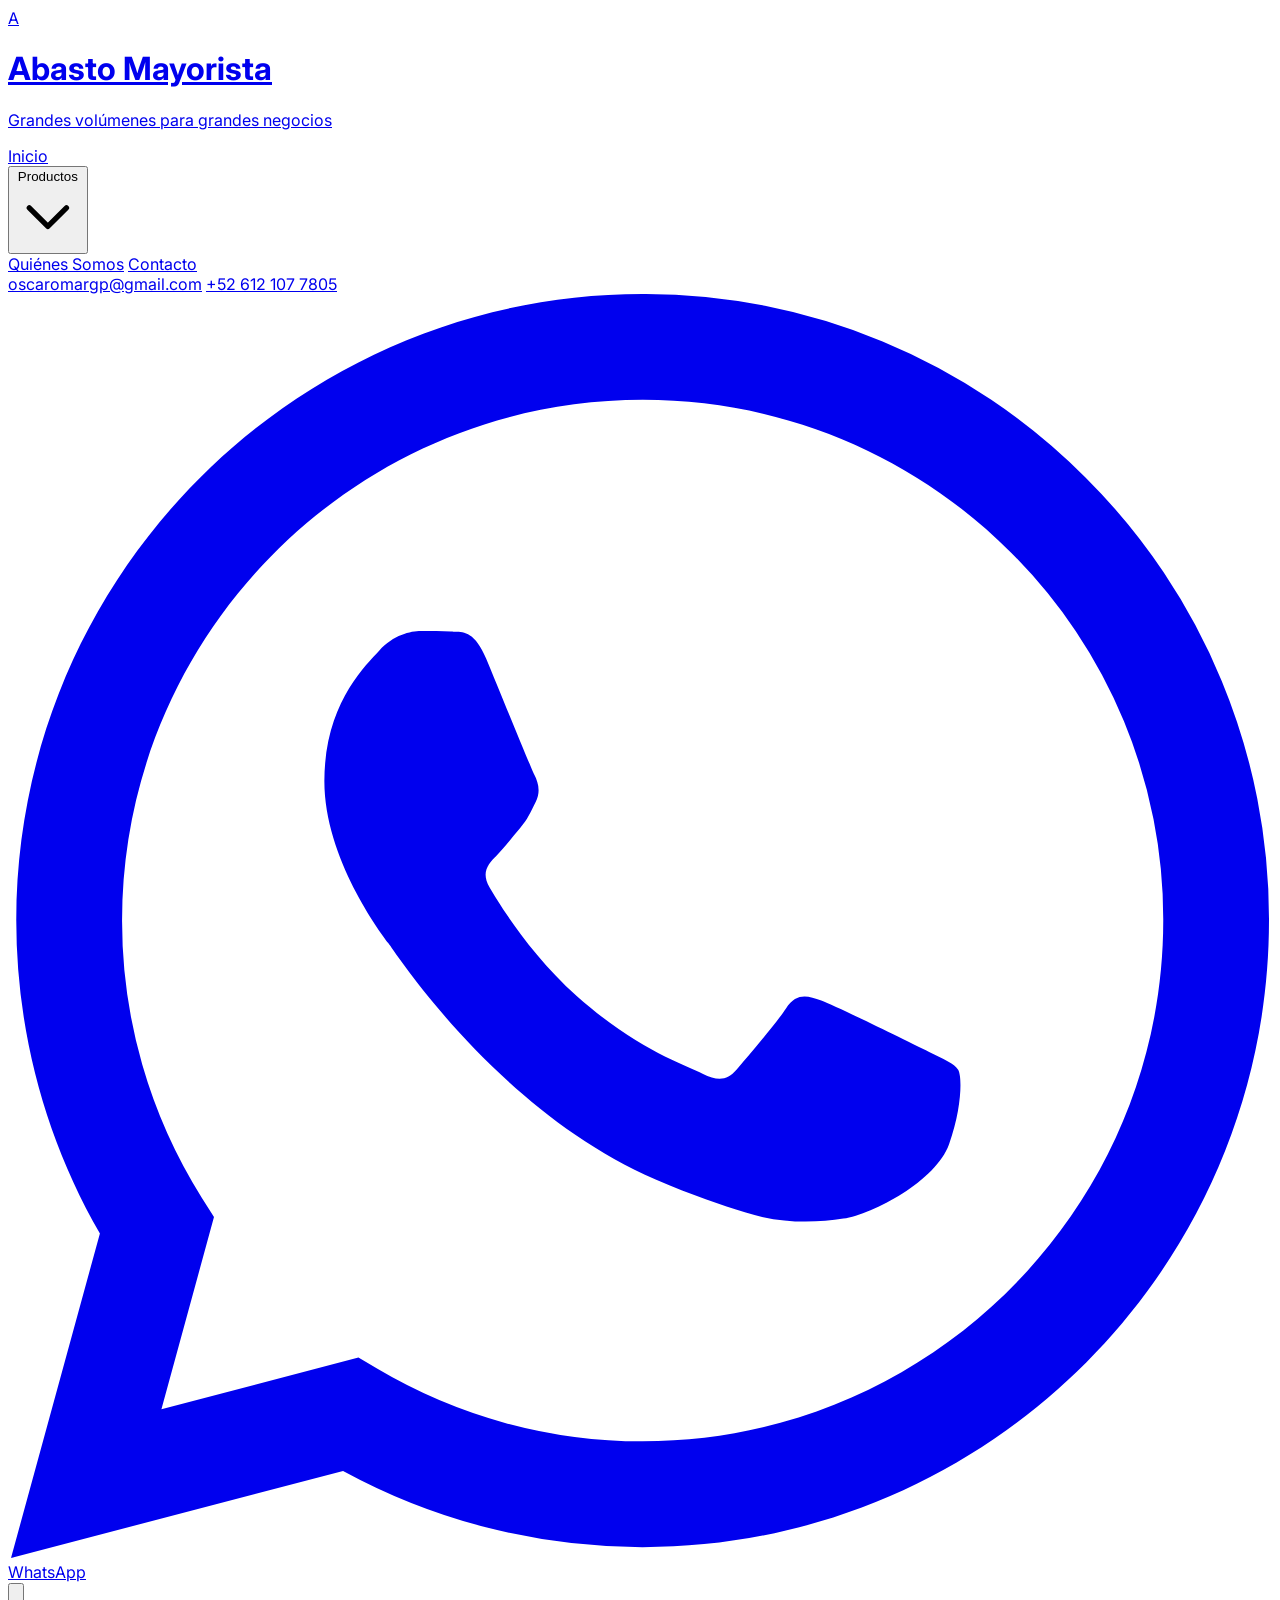
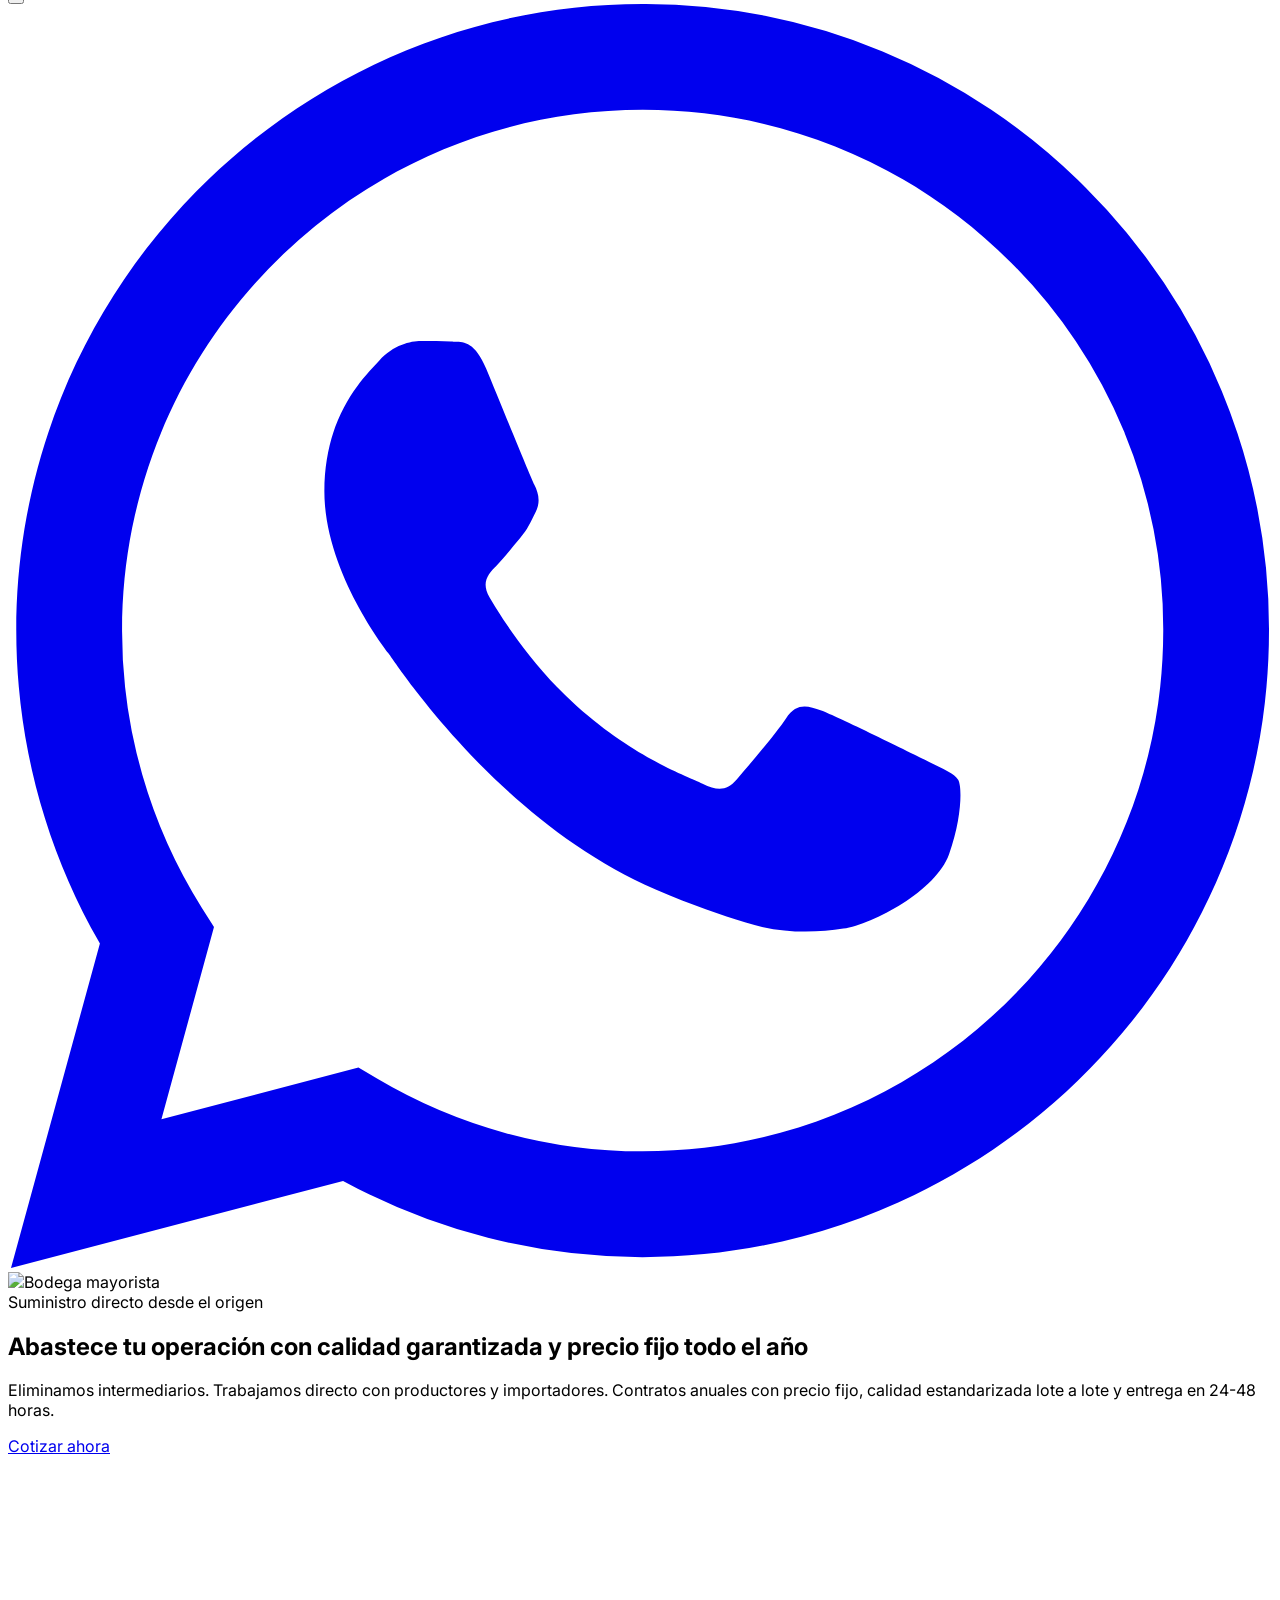
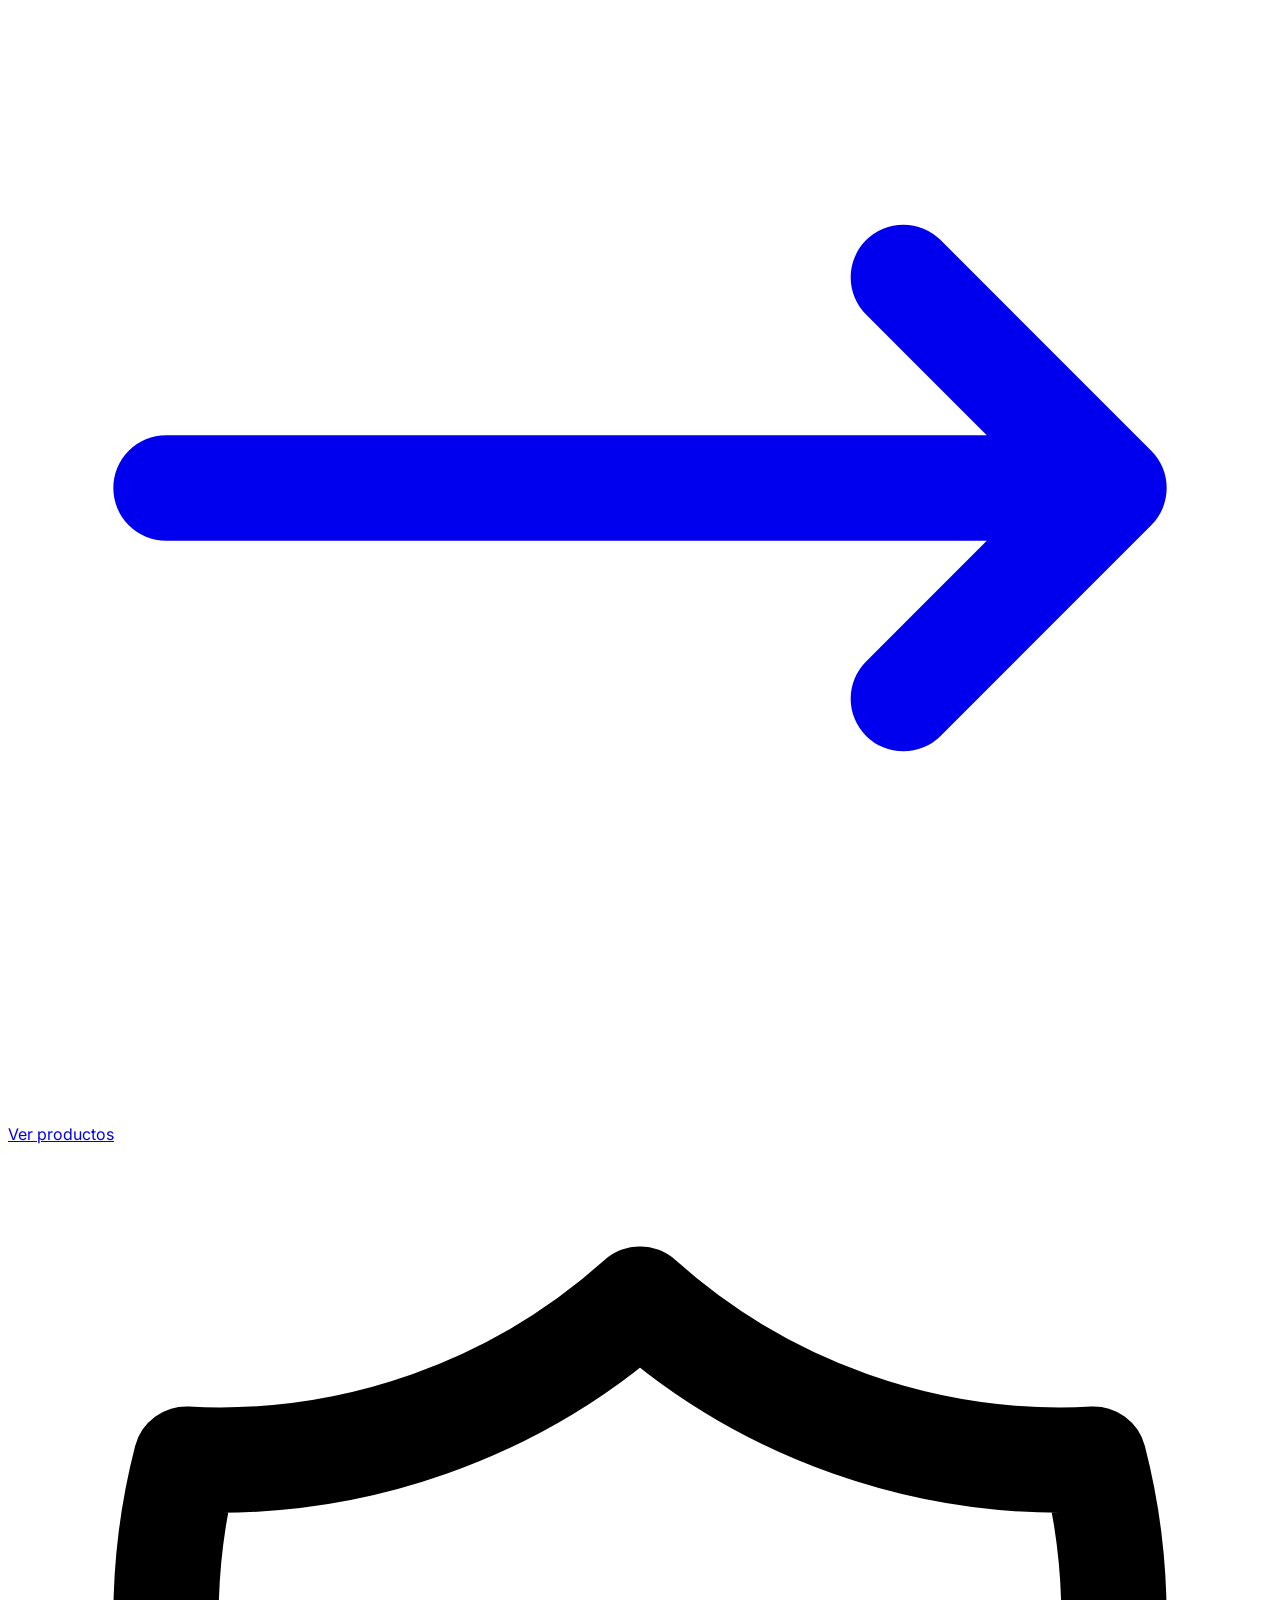
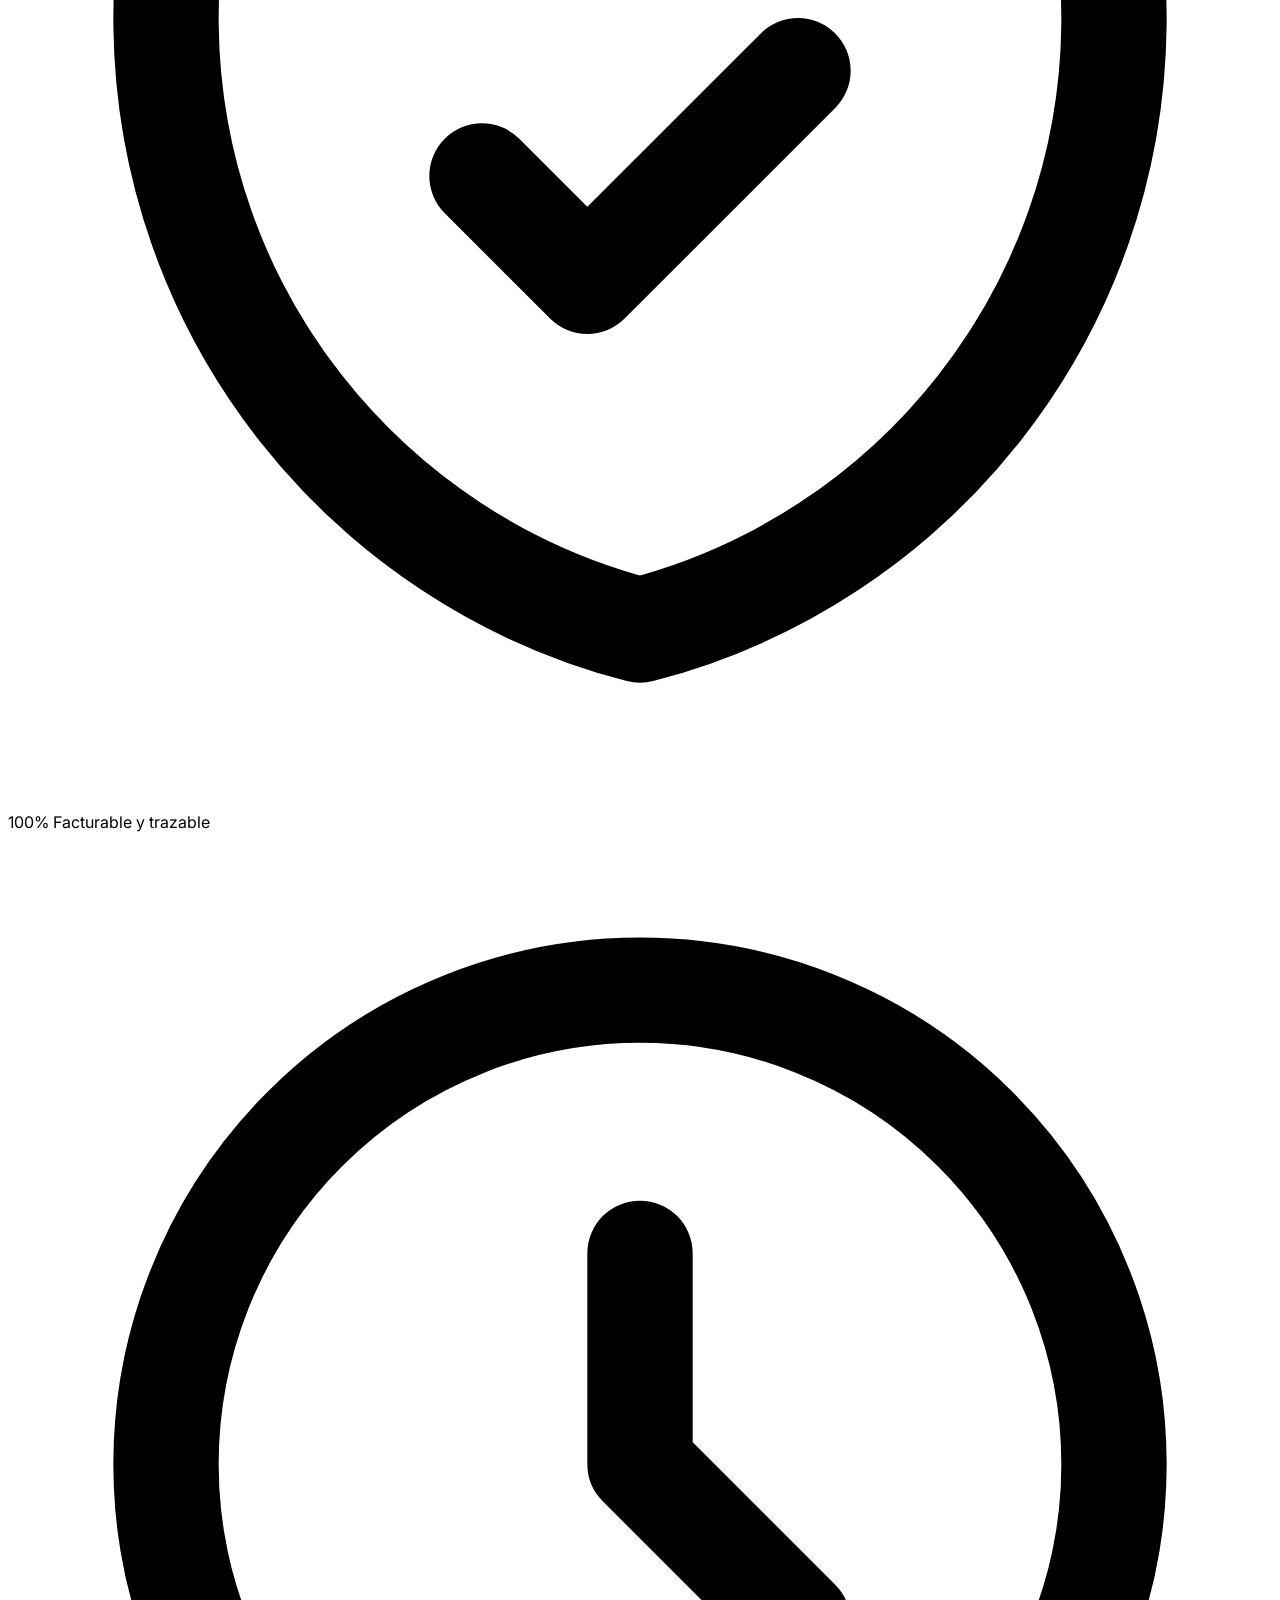
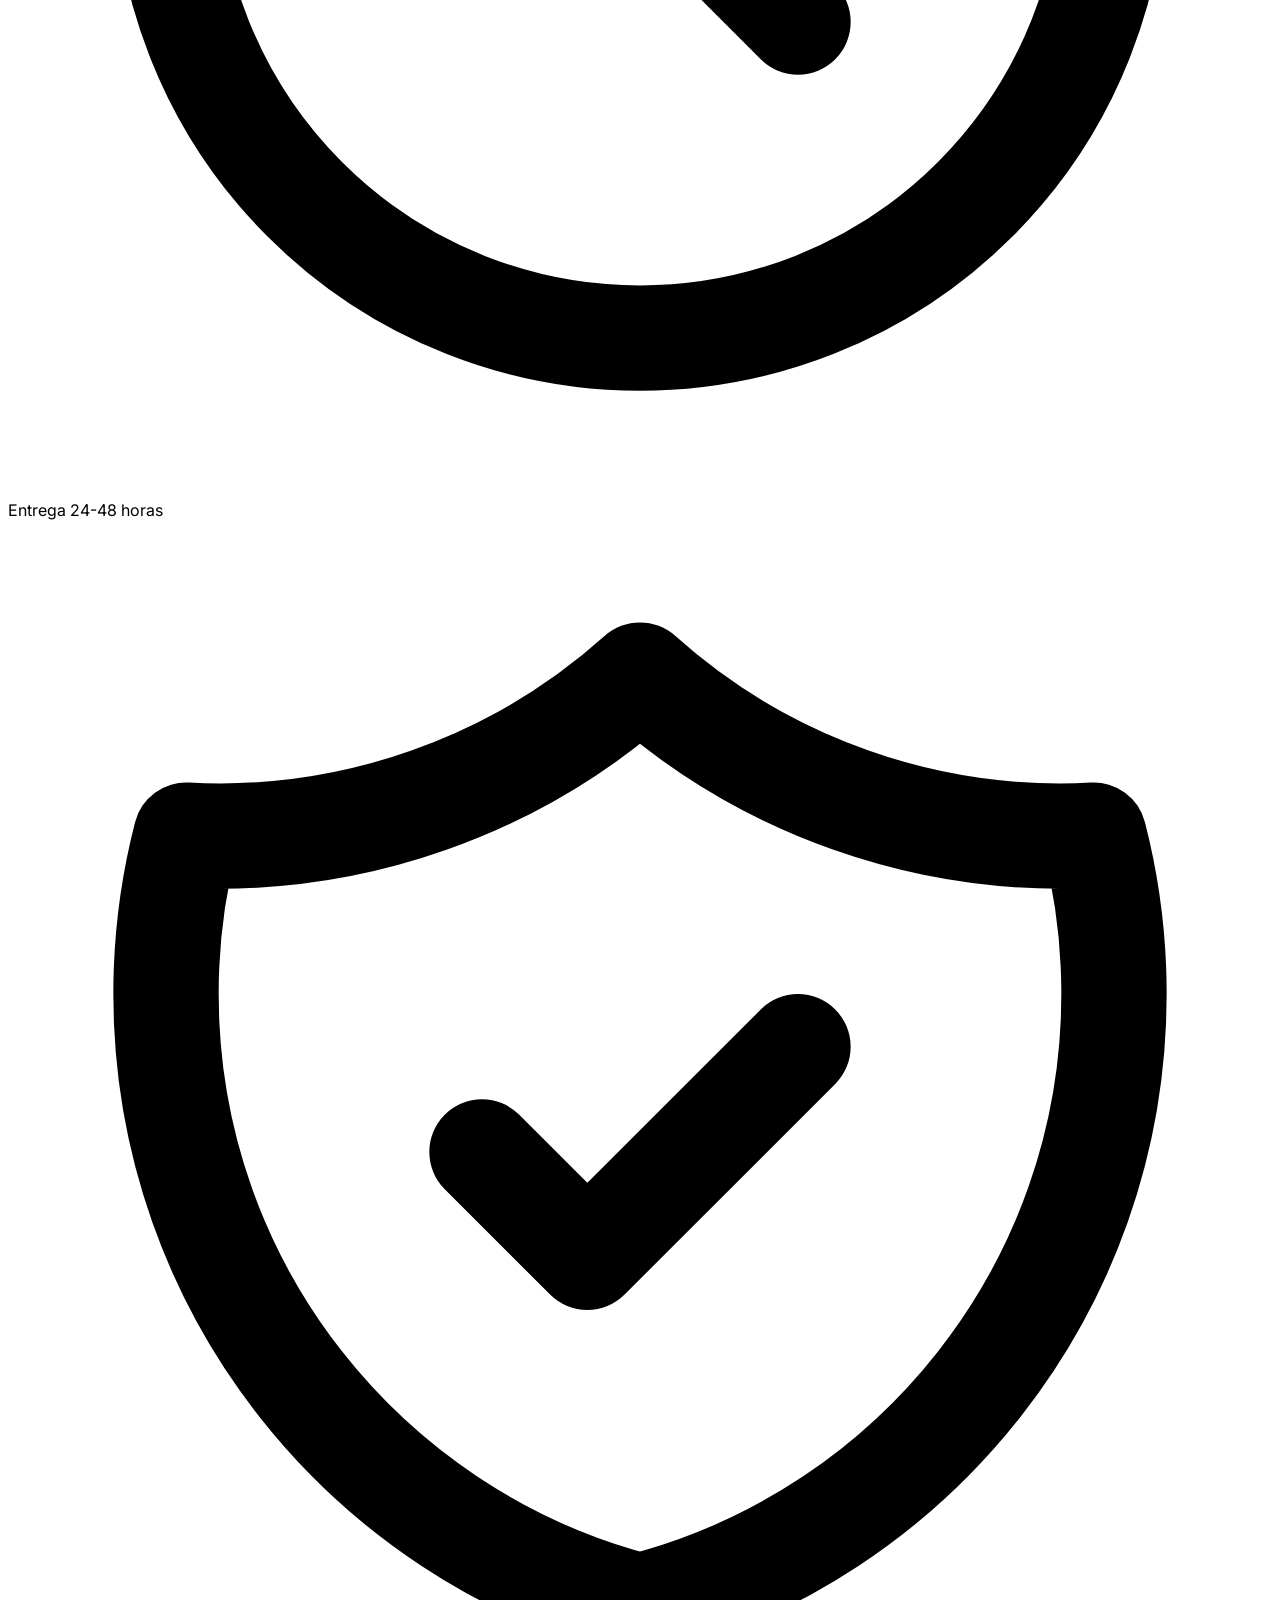
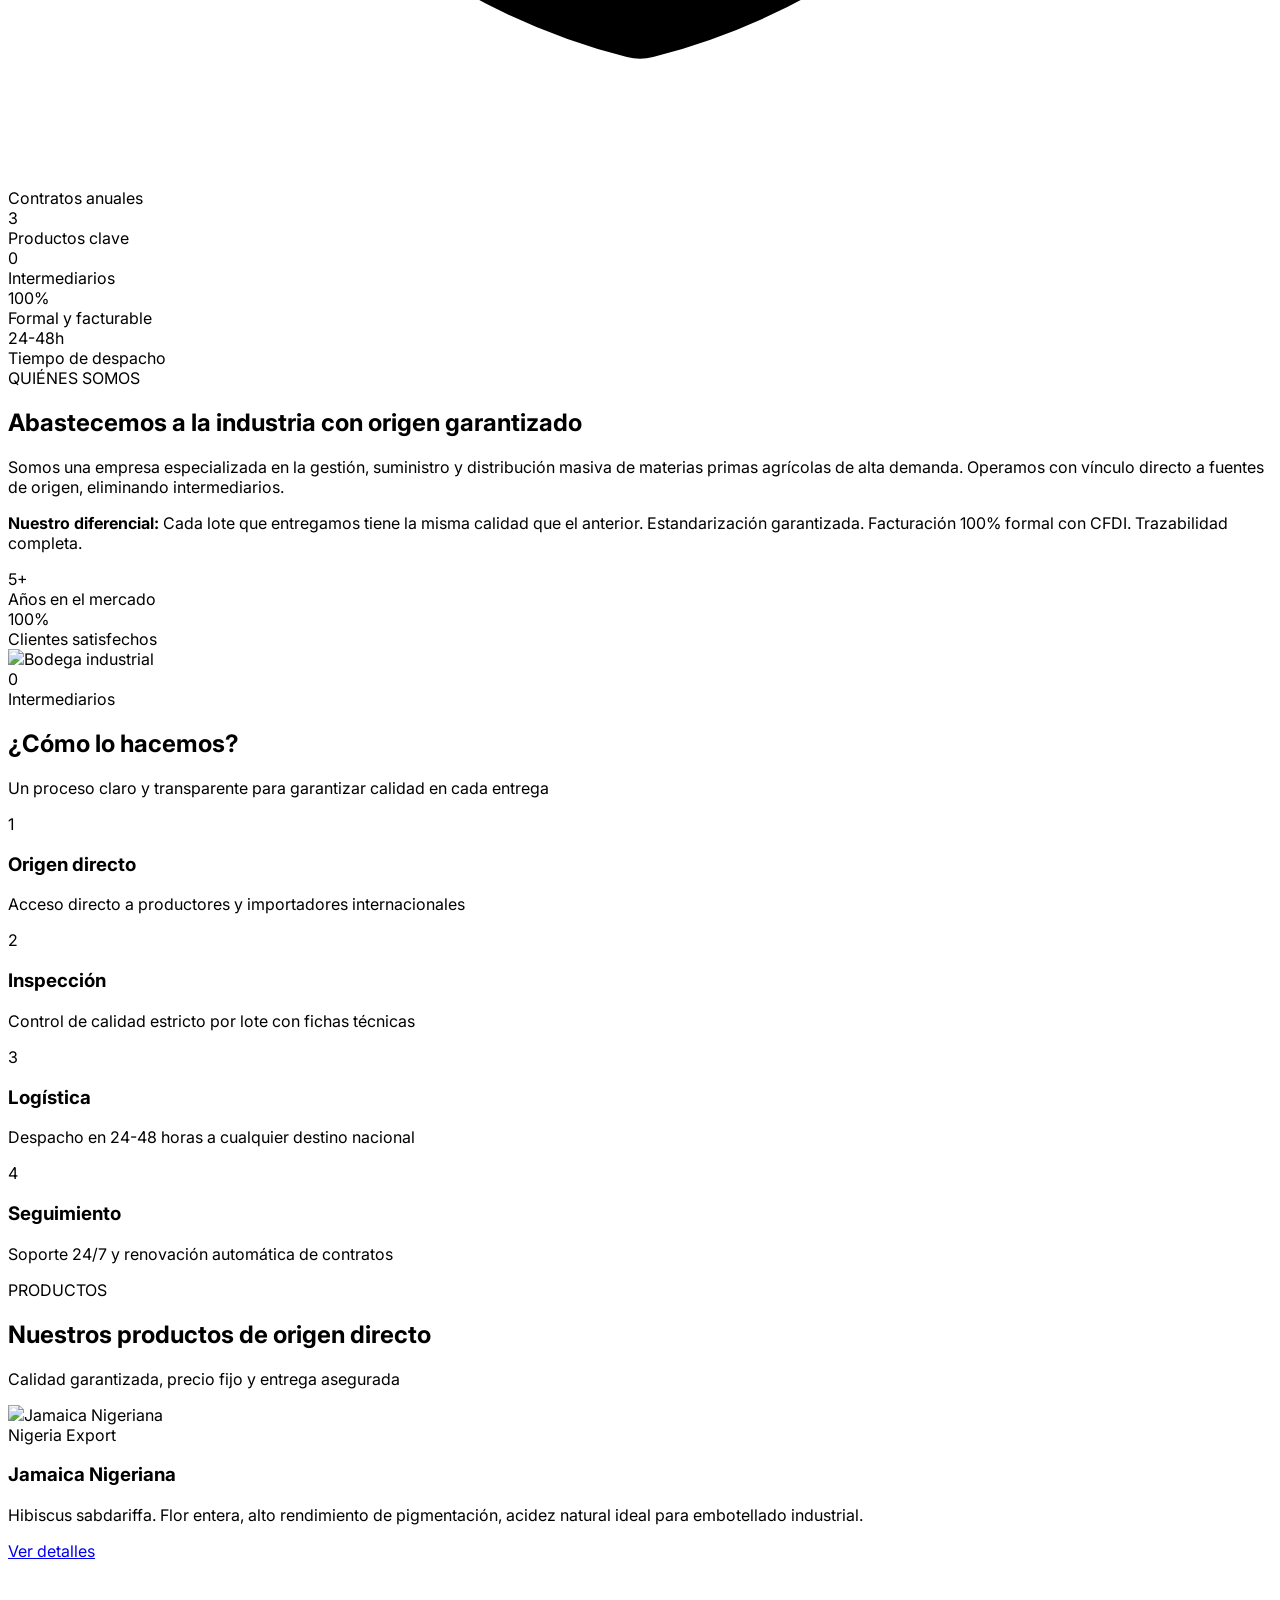
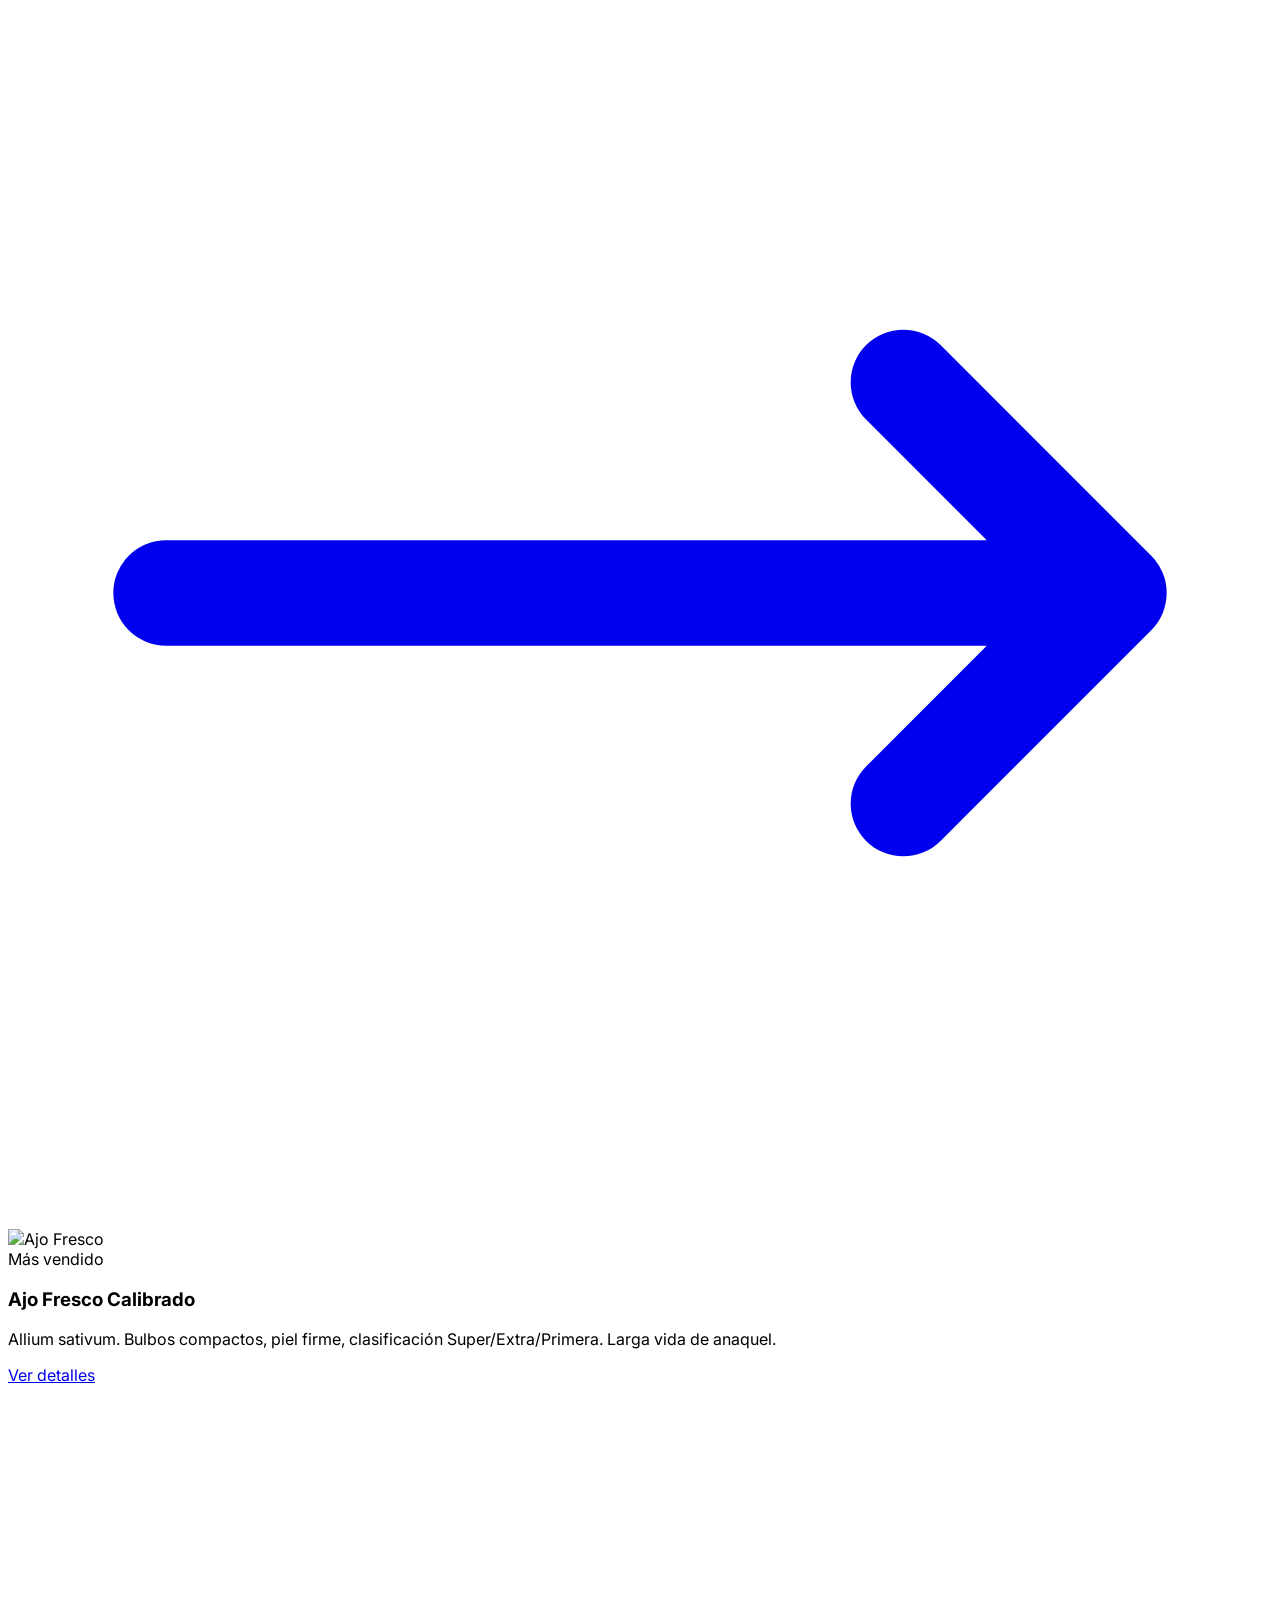
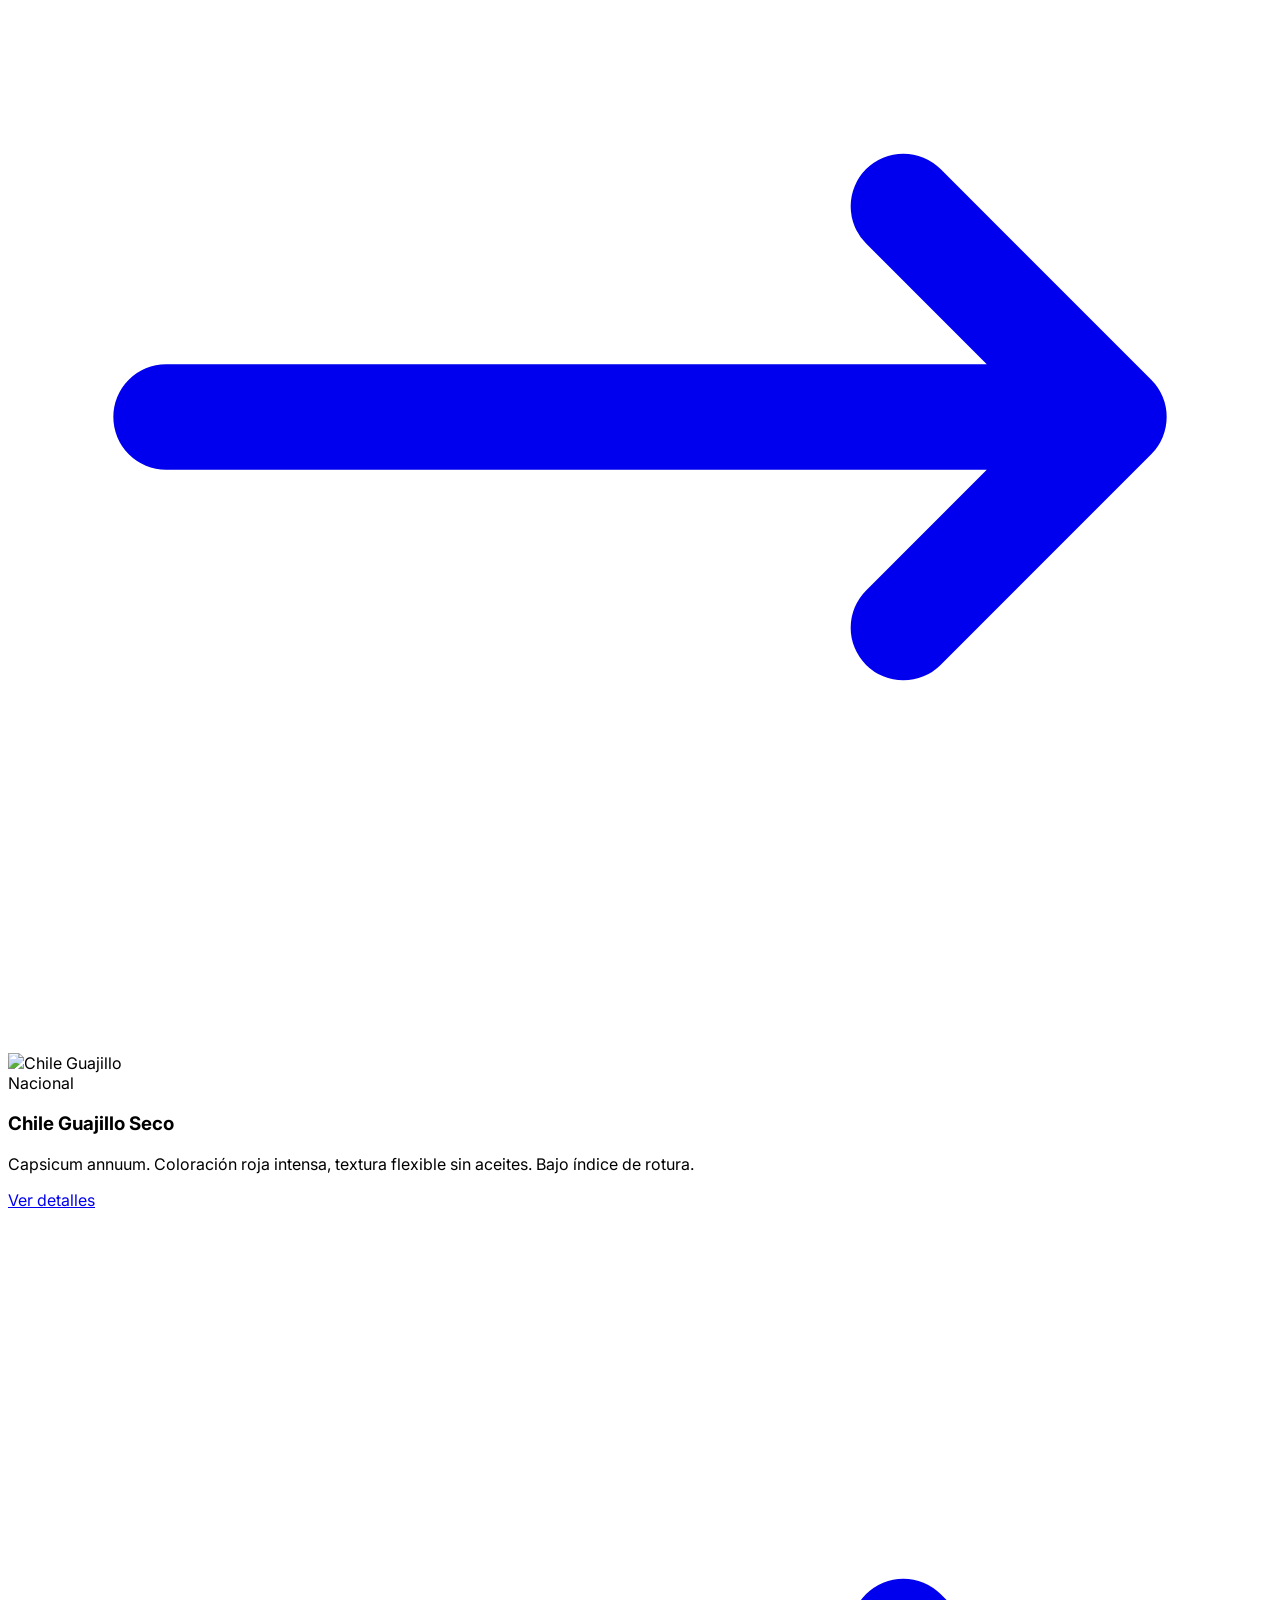
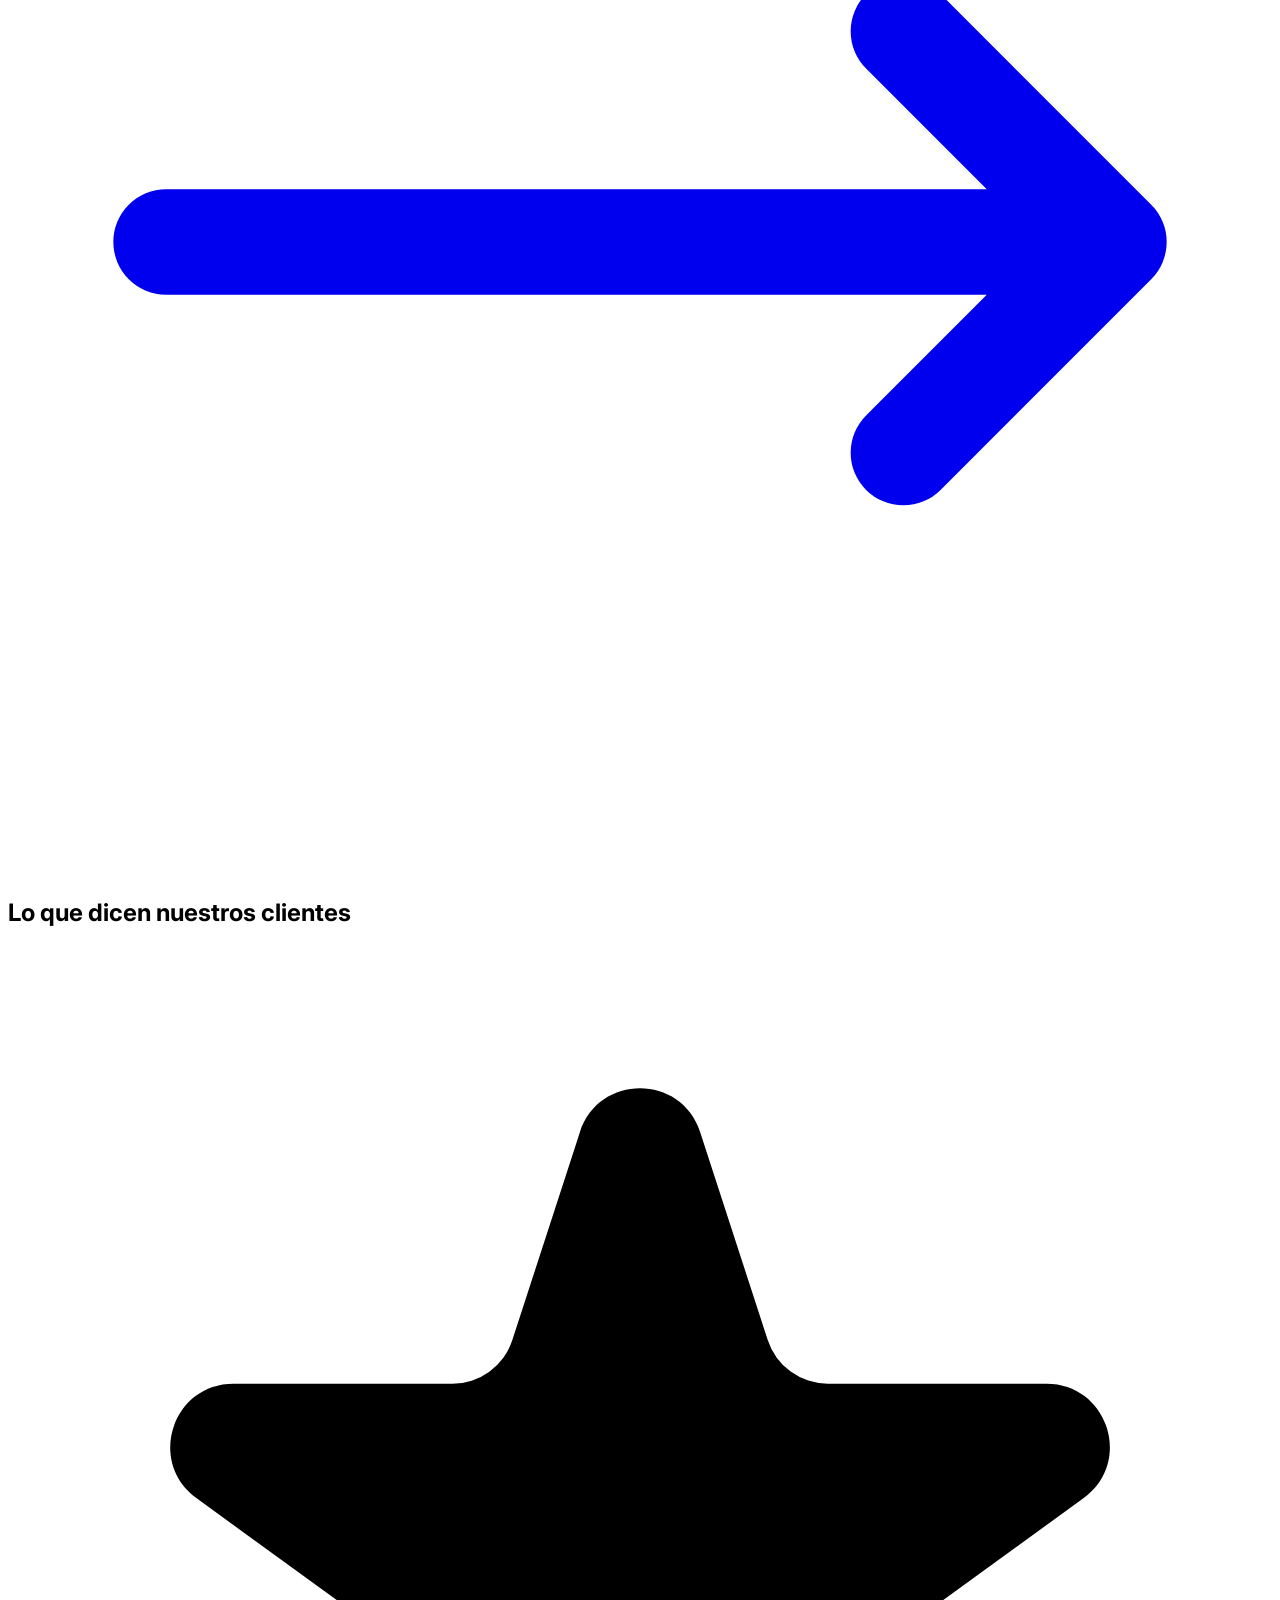
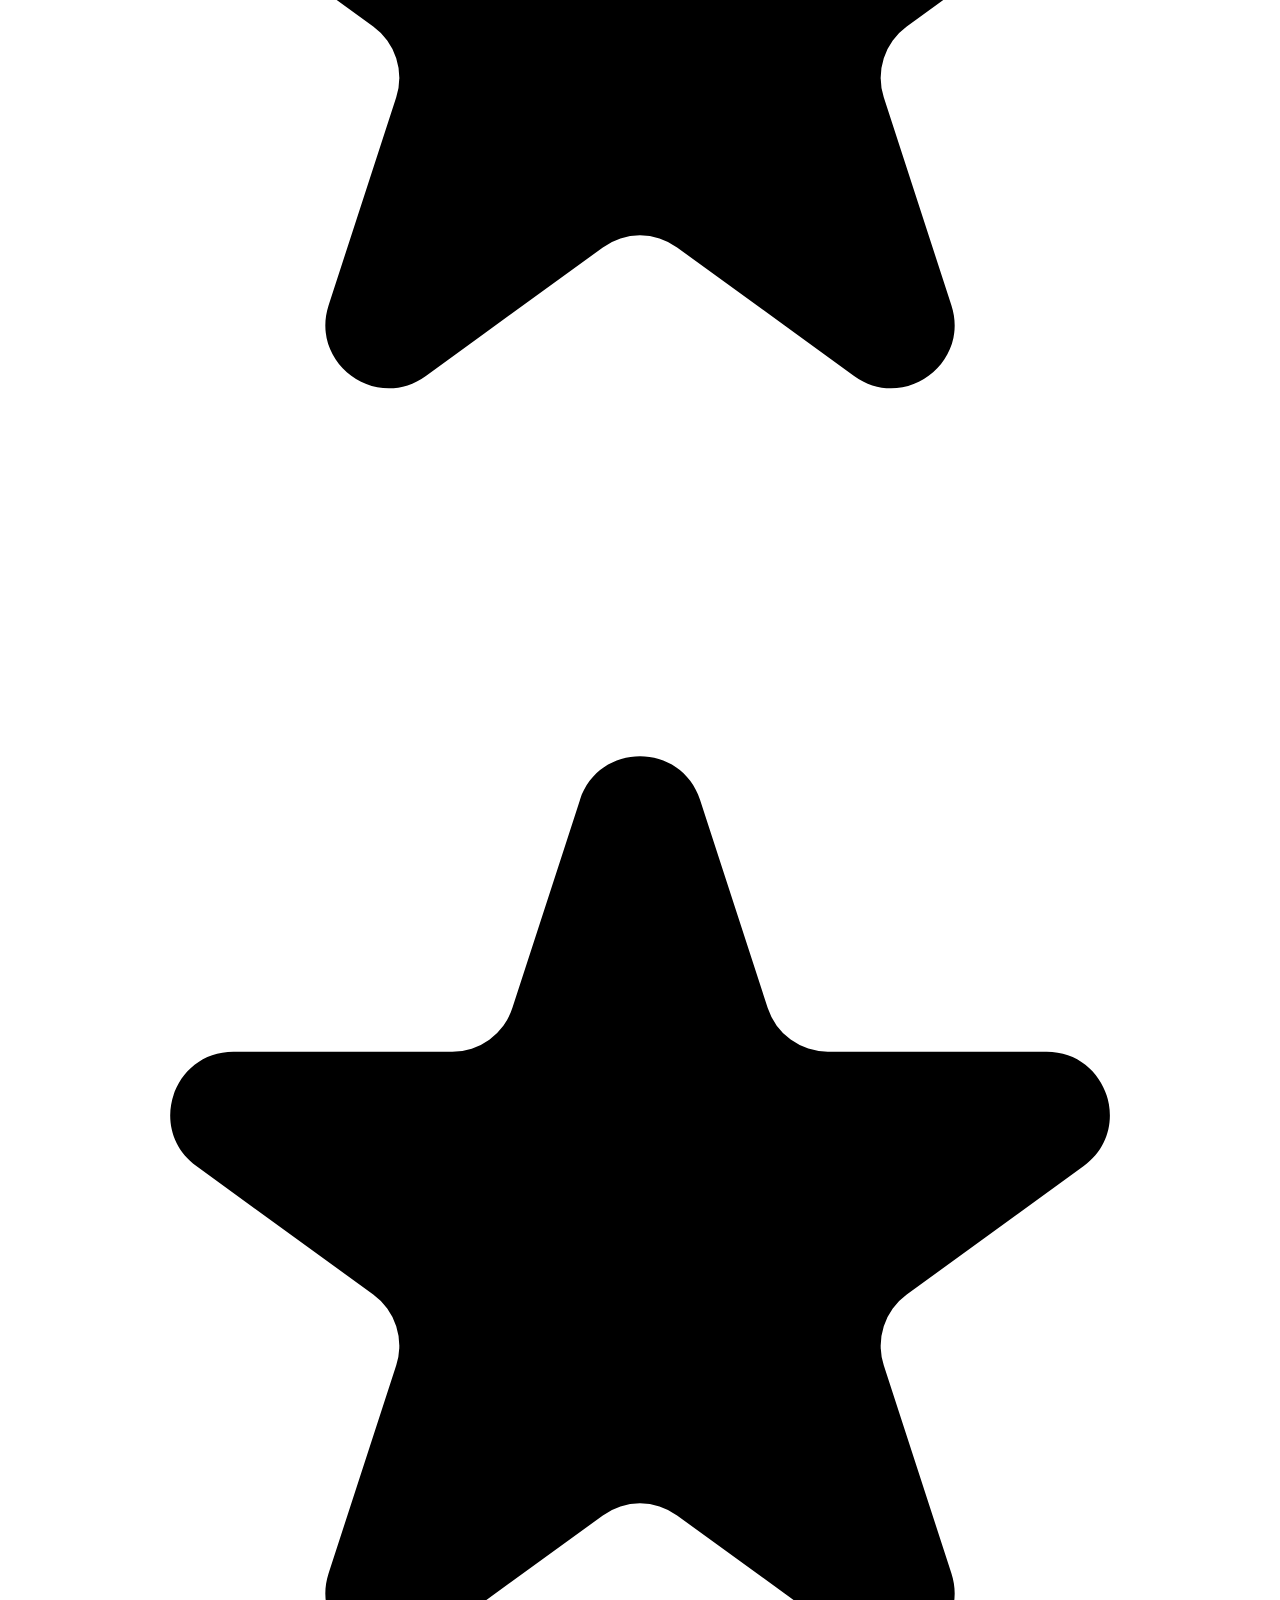
==== commit 9a7cb5d1: "fix: Contact info, FAQ, footer, legal pages - Complete corrections" ====
--- a/index.html
+++ b/index.html
@@ -3,640 +3,596 @@
 <head>
   <meta charset="UTF-8">
   <meta name="viewport" content="width=device-width, initial-scale=1.0">
-  <meta name="description" content="Abasto Mayorista de Origen - Suministro directo de Chile Guajillo, Ajo Fresco y Jamaica Nigeriana para industria alimentaria, distribuidores y centrales de abasto.">
+  <meta name="description" content="Abasto Mayorista de Origen - Suministro directo de Chile Guajillo, Ajo Fresco y Jamaica Nigeriana. Sin intermediarios. 100% facturable y trazable.">
+  <meta name="keywords" content="abasto mayorista, chile guajillo, ajo fresco, jamaica nigeriana, suministro agroindustrial México, compra directa origin">
   <title>Abasto Mayorista de Origen | Grandes volúmenes para grandes negocios</title>
+  
+  <script src="https://cdn.tailwindcss.com"></script>
+  <script defer src="https://cdn.jsdelivr.net/npm/alpinejs@3.x.x/dist/cdn.min.js"></script>
   
   <link rel="preconnect" href="https://fonts.googleapis.com">
   <link rel="preconnect" href="https://fonts.gstatic.com" crossorigin>
-  <link href="https://fonts.googleapis.com/css2?family=DM+Sans:ital,wght@0,300;0,400;0,500;0,600;1,300&family=DM+Serif+Display:ital@0;1&family=Playfair+Display:ital,wght@0,400;0,600;0,700;1,400&display=swap" rel="stylesheet">
+  <link href="https://fonts.googleapis.com/css2?family=Inter:wght@300;400;500;600;700;800&display=swap" rel="stylesheet">
   
-  <link rel="preload" as="image" href="https://i.ibb.co/93H1hcgw/Abasto-de-Origen-Logo-Blanco-01.jpg">
-  <link rel="preload" as="image" href="https://i.ibb.co/1t6QGv1q/Abasto-de-Origen-Logo-negro-01.jpg">
+  <script>
+    tailwind.config = {
+      theme: {
+        extend: {
+          colors: {
+            'agro-red': '#9B1C1C',
+            'agro-red-dark': '#7A1515',
+            'agro-green': '#166534',
+            'agro-green-dark': '#124429',
+            'agro-gray': '#1F2937',
+            'agro-gray-light': '#6B7280',
+          },
+          fontFamily: {
+            'sans': ['Inter', 'sans-serif'],
+          },
+        }
+      }
+    }
+  </script>
   
-  <link rel="icon" type="image/x-icon" href="https://i.ibb.co/bjv7VvqV/Abasto-de-Origen-Logo-Verde-02.jpg">
+  <style>
+    body { font-family: 'Inter', sans-serif; }
+    .smooth-scroll { scroll-behavior: smooth; }
+    [x-cloak] { display: none !important; }
+  </style>
+</head>
+<body class="smooth-scroll bg-white">
+
+<!-- HEADER STICKY -->
+<header class="fixed top-0 left-0 right-0 z-50 bg-white/95 backdrop-blur-sm shadow-sm" x-data="{ mobileMenu: false }">
+  <div class="max-w-7xl mx-auto px-4 sm:px-6 lg:px-8">
+    <div class="flex items-center justify-between h-20">
+      <!-- Logo -->
+      <a href="index.html" class="flex items-center gap-3">
+        <div class="w-10 h-10 bg-agro-green rounded-lg flex items-center justify-center">
+          <span class="text-white font-bold text-lg">A</span>
+        </div>
+        <div class="hidden sm:block">
+          <h1 class="text-lg font-bold text-agro-gray">Abasto Mayorista</h1>
+          <p class="text-xs text-agro-gray-light">Grandes volúmenes para grandes negocios</p>
+        </div>
+      </a>
+      
+      <!-- Desktop Nav -->
+      <nav class="hidden lg:flex items-center gap-8">
+        <a href="index.html" class="text-sm font-medium text-agro-gray hover:text-agro-green transition">Inicio</a>
+        
+        <!-- Products Dropdown -->
+        <div class="relative" x-data="{ open: false }" @mouseenter="open = true" @mouseleave="open = false">
+          <button class="flex items-center gap-1 text-sm font-medium text-agro-gray hover:text-agro-green transition">
+            Productos
+            <svg class="w-4 h-4" fill="none" stroke="currentColor" viewBox="0 0 24 24"><path stroke-linecap="round" stroke-linejoin="round" stroke-width="2" d="M19 9l-7 7-7-7"/></svg>
+          </button>
+          <div x-show="open" x-cloak class="absolute top-full left-0 mt-2 w-56 bg-white rounded-lg shadow-xl border border-gray-100 py-2" x-transition>
+            <a href="jamaica.html" class="block px-4 py-2 text-sm text-gray-700 hover:bg-gray-50 hover:text-agro-green">Jamaica Nigeriana</a>
+            <a href="ajo.html" class="block px-4 py-2 text-sm text-gray-700 hover:bg-gray-50 hover:text-agro-green">Ajo Fresco Calibrado</a>
+            <a href="chile-guajillo.html" class="block px-4 py-2 text-sm text-gray-700 hover:bg-gray-50 hover:text-agro-green">Chile Guajillo Seco</a>
+          </div>
+        </div>
+        
+        <a href="index.html#nosotros" class="text-sm font-medium text-agro-gray hover:text-agro-green transition">Quiénes Somos</a>
+        <a href="contacto.html" class="text-sm font-medium text-agro-gray hover:text-agro-green transition">Contacto</a>
+      </nav>
+      
+      <!-- CTA Buttons -->
+      <div class="hidden lg:flex items-center gap-4">
+        <a href="mailto:oscaromargp@gmail.com" class="text-sm text-agro-gray-light hover:text-agro-gray">oscaromargp@gmail.com</a>
+        <a href="tel:+5215512345678" class="text-sm font-medium text-agro-gray hover:text-agro-green">+52 612 107 7805</a>
+        <a href="https://wa.me/526121077805" target="_blank" class="bg-agro-green text-white px-5 py-2.5 rounded-lg text-sm font-semibold hover:bg-agro-green-dark transition flex items-center gap-2">
+          <svg class="w-4 h-4" fill="currentColor" viewBox="0 0 24 24"><path d="M17.472 14.382c-.297-.149-1.758-.867-2.03-.967-.273-.099-.471-.148-.67.15-.197.297-.767.966-.94 1.164-.173.199-.347.223-.644.075-.297-.15-1.255-.463-2.39-1.475-.883-.788-1.48-1.761-1.653-2.059-.173-.297-.018-.458.13-.606.134-.133.298-.347.446-.52.149-.174.198-.298.298-.497.099-.198.05-.371-.025-.52-.075-.149-.669-1.612-.916-2.207-.242-.579-.487-.5-.669-.51-.173-.008-.371-.01-.57-.01-.198 0-.52.074-.792.372-.272.297-1.04 1.016-1.04 2.479 0 1.462 1.065 2.875 1.213 3.074.149.198 2.096 3.2 5.077 4.487.709.306 1.262.489 1.694.625.712.227 1.36.195 1.871.118.571-.085 1.758-.719 2.006-1.413.248-.694.248-1.289.173-1.413-.074-.124-.272-.198-.57-.347m-5.421 7.403h-.004a9.87 9.87 0 01-5.031-1.378l-.361-.214-3.741.982.998-3.648-.235-.374a9.86 9.86 0 01-1.51-5.26c.001-5.45 4.436-9.884 9.888-9.884 2.64 0 5.122 1.03 6.988 2.898a9.825 9.825 0 012.893 6.994c-.003 5.45-4.437 9.884-9.885 9.884m8.413-18.297A11.815 11.815 0 0012.05 0C5.495 0 .16 5.335.157 11.892c0 2.096.547 4.142 1.588 5.945L.057 24l6.305-1.654a11.882 11.882 0 005.683 1.448h.005c6.554 0 11.89-5.335 11.893-11.893a11.821 11.821 0 00-3.48-8.413z"/></svg>
+          WhatsApp
+        </a>
+      </div>
+      
+      <!-- Mobile Menu Button -->
+      <button @click="mobileMenu = !mobileMenu" class="lg:hidden p-2">
+        <svg class="w-6 h-6" fill="none" stroke="currentColor" viewBox="0 0 24 24"><path stroke-linecap="round" stroke-linejoin="round" stroke-width="2" d="M4 6h16M4 12h16M4 18h16"/></svg>
+      </button>
+    </div>
+  </div>
   
-  <link rel="stylesheet" href="styles.css">
-</head>
-<body>
-
-<nav class="navbar" id="navbar">
-  <div class="container nav-inner">
-    <a href="#inicio" class="nav-logo">
-      <img id="navLogo" src="https://i.ibb.co/93H1hcgw/Abasto-de-Origen-Logo-Blanco-01.jpg" alt="Abasto Mayorista de Origen" height="52" width="auto">
-    </a>
+  <!-- Mobile Menu -->
+  <div x-show="mobileMenu" x-cloak class="lg:hidden bg-white border-t">
+    <div class="px-4 py-4 space-y-3">
+      <a href="index.html" class="block py-2 text-sm font-medium">Inicio</a>
+      <div class="py-2 border-t">
+        <p class="text-xs font-semibold text-gray-400 mb-2">PRODUCTOS</p>
+        <a href="jamaica.html" class="block py-1.5 text-sm">• Jamaica Nigeriana</a>
+        <a href="ajo.html" class="block py-1.5 text-sm">• Ajo Fresco Calibrado</a>
+        <a href="chile-guajillo.html" class="block py-1.5 text-sm">• Chile Guajillo Seco</a>
+      </div>
+      <a href="index.html#nosotros" class="block py-2 text-sm font-medium">Quiénes Somos</a>
+      <a href="contacto.html" class="block py-2 text-sm font-medium">Contacto</a>
+      <a href="https://wa.me/526121077805" target="_blank" class="block w-full text-center bg-agro-green text-white py-3 rounded-lg text-sm font-semibold">Cotizar por WhatsApp</a>
+    </div>
+  </div>
+</header>
+
+<!-- FLOATING WHATSAPP BUTTON -->
+<a href="https://wa.me/526121077805" target="_blank" class="fixed bottom-6 right-6 z-40 bg-green-500 text-white p-4 rounded-full shadow-lg hover:bg-green-600 transition transform hover:scale-110">
+  <svg class="w-6 h-6" fill="currentColor" viewBox="0 0 24 24"><path d="M17.472 14.382c-.297-.149-1.758-.867-2.03-.967-.273-.099-.471-.148-.67.15-.197.297-.767.966-.94 1.164-.173.199-.347.223-.644.075-.297-.15-1.255-.463-2.39-1.475-.883-.788-1.48-1.761-1.653-2.059-.173-.297-.018-.458.13-.606.134-.133.298-.347.446-.52.149-.174.198-.298.298-.497.099-.198.05-.371-.025-.52-.075-.149-.669-1.612-.916-2.207-.242-.579-.487-.5-.669-.51-.173-.008-.371-.01-.57-.01-.198 0-.52.074-.792.372-.272.297-1.04 1.016-1.04 2.479 0 1.462 1.065 2.875 1.213 3.074.149.198 2.096 3.2 5.077 4.487.709.306 1.262.489 1.694.625.712.227 1.36.195 1.871.118.571-.085 1.758-.719 2.006-1.413.248-.694.248-1.289.173-1.413-.074-.124-.272-.198-.57-.347m-5.421 7.403h-.004a9.87 9.87 0 01-5.031-1.378l-.361-.214-3.741.982.998-3.648-.235-.374a9.86 9.86 0 01-1.51-5.26c.001-5.45 4.436-9.884 9.888-9.884 2.64 0 5.122 1.03 6.988 2.898a9.825 9.825 0 012.893 6.994c-.003 5.45-4.437 9.884-9.885 9.884m8.413-18.297A11.815 11.815 0 0012.05 0C5.495 0 .16 5.335.157 11.892c0 2.096.547 4.142 1.588 5.945L.057 24l6.305-1.654a11.882 11.882 0 005.683 1.448h.005c6.554 0 11.89-5.335 11.893-11.893a11.821 11.821 0 00-3.48-8.413z"/></svg>
+</a>
+
+<!-- HERO SECTION -->
+<section class="relative min-h-screen flex items-center pt-20 overflow-hidden">
+  <!-- Background Image -->
+  <div class="absolute inset-0">
+    <img src="https://images.unsplash.com/photo-1588515724527-074a7a56616d?w=1920&q=80" alt="Bodega mayorista" class="w-full h-full object-cover">
+    <div class="absolute inset-0 bg-gradient-to-r from-gray-900/90 via-gray-900/70 to-gray-900/50"></div>
+  </div>
+  
+  <div class="relative max-w-7xl mx-auto px-4 sm:px-6 lg:px-8 py-20">
+    <div class="max-w-3xl">
+      <!-- Badge -->
+      <div class="inline-flex items-center gap-2 bg-white/10 backdrop-blur-sm border border-white/20 rounded-full px-4 py-2 mb-6">
+        <span class="w-2 h-2 bg-green-500 rounded-full animate-pulse"></span>
+        <span class="text-sm text-white/90">Suministro directo desde el origen</span>
+      </div>
+      
+      <!-- Headline -->
+      <h1 class="text-4xl md:text-5xl lg:text-6xl font-bold text-white leading-tight mb-6">
+        Abastece tu operación con <span class="text-red-400">calidad garantizada</span> y precio fijo todo el año
+      </h1>
+      
+      <!-- Subheadline -->
+      <p class="text-lg md:text-xl text-gray-300 mb-8 leading-relaxed">
+        Eliminamos intermediarios. Trabajamos directo con productores y importadores. 
+        Contratos anuales con precio fijo, calidad estandarizada lote a lote y entrega en 24-48 horas.
+      </p>
+      
+      <!-- CTAs -->
+      <div class="flex flex-col sm:flex-row gap-4 mb-12">
+        <a href="contacto.html" class="inline-flex items-center justify-center gap-2 bg-agro-red text-white px-8 py-4 rounded-lg font-semibold hover:bg-agro-red-dark transition">
+          Cotizar ahora
+          <svg class="w-5 h-5" fill="none" stroke="currentColor" viewBox="0 0 24 24"><path stroke-linecap="round" stroke-linejoin="round" stroke-width="2" d="M17 8l4 4m0 0l-4 4m4-4H3"/></svg>
+        </a>
+        <a href="#productos" class="inline-flex items-center justify-center gap-2 bg-white/10 backdrop-blur-sm border border-white/30 text-white px-8 py-4 rounded-lg font-semibold hover:bg-white/20 transition">
+          Ver productos
+        </a>
+      </div>
+      
+      <!-- Trust Badges -->
+      <div class="flex flex-wrap gap-6 text-sm text-gray-400">
+        <div class="flex items-center gap-2">
+          <svg class="w-5 h-5 text-green-500" fill="none" stroke="currentColor" viewBox="0 0 24 24"><path stroke-linecap="round" stroke-linejoin="round" stroke-width="2" d="M9 12l2 2 4-4m5.618-4.016A11.955 11.955 0 0112 2.944a11.955 11.955 0 01-8.618 3.04A12.02 12.02 0 003 9c0 5.591 3.824 10.29 9 11.622 5.176-1.332 9-6.03 9-11.622 0-1.042-.133-2.052-.382-3.016z"/></svg>
+          <span>100% Facturable y trazable</span>
+        </div>
+        <div class="flex items-center gap-2">
+          <svg class="w-5 h-5 text-green-500" fill="none" stroke="currentColor" viewBox="0 0 24 24"><path stroke-linecap="round" stroke-linejoin="round" stroke-width="2" d="M12 8v4l3 3m6-3a9 9 0 11-18 0 9 9 0 0118 0z"/></svg>
+          <span>Entrega 24-48 horas</span>
+        </div>
+        <div class="flex items-center gap-2">
+          <svg class="w-5 h-5 text-green-500" fill="none" stroke="currentColor" viewBox="0 0 24 24"><path stroke-linecap="round" stroke-linejoin="round" stroke-width="2" d="M9 12l2 2 4-4m5.618-4.016A11.955 11.955 0 0112 2.944a11.955 11.955 0 01-8.618 3.04A12.02 12.02 0 003 9c0 5.591 3.824 10.29 9 11.622 5.176-1.332 9-6.03 9-11.622 0-1.042-.133-2.052-.382-3.016z"/></svg>
+          <span>Contratos anuales</span>
+        </div>
+      </div>
+    </div>
+  </div>
+</section>
+
+<!-- QUICK STATS -->
+<section class="bg-agro-green py-12">
+  <div class="max-w-7xl mx-auto px-4 sm:px-6 lg:px-8">
+    <div class="grid grid-cols-2 md:grid-cols-4 gap-8 text-center">
+      <div>
+        <div class="text-3xl font-bold text-white">3</div>
+        <div class="text-sm text-green-200">Productos clave</div>
+      </div>
+      <div>
+        <div class="text-3xl font-bold text-white">0</div>
+        <div class="text-sm text-green-200">Intermediarios</div>
+      </div>
+      <div>
+        <div class="text-3xl font-bold text-white">100%</div>
+        <div class="text-sm text-green-200">Formal y facturable</div>
+      </div>
+      <div>
+        <div class="text-3xl font-bold text-white">24-48h</div>
+        <div class="text-sm text-green-200">Tiempo de despacho</div>
+      </div>
+    </div>
+  </div>
+</section>
+
+<!-- QUIÉNES SOMOS -->
+<section id="nosotros" class="py-20 bg-gray-50">
+  <div class="max-w-7xl mx-auto px-4 sm:px-6 lg:px-8">
+    <div class="grid md:grid-cols-2 gap-12 items-center">
+      <div>
+        <div class="inline-flex items-center gap-2 text-agro-green font-semibold text-sm mb-4">
+          <span class="w-8 h-0.5 bg-agro-green"></span>
+          QUIÉNES SOMOS
+        </div>
+        <h2 class="text-3xl md:text-4xl font-bold text-gray-900 mb-6">
+          Abastecemos a la industria con <span class="text-agro-red">origen garantizado</span>
+        </h2>
+        <p class="text-gray-600 mb-6 leading-relaxed">
+          Somos una empresa especializada en la gestión, suministro y distribución masiva de materias primas agrícolas de alta demanda. Operamos con vínculo directo a fuentes de origen, eliminando intermediarios.
+        </p>
+        <p class="text-gray-600 mb-8 leading-relaxed">
+          <strong>Nuestro diferencial:</strong> Cada lote que entregamos tiene la misma calidad que el anterior. Estandarización garantizada. Facturación 100% formal con CFDI. Trazabilidad completa.
+        </p>
+        
+        <div class="grid grid-cols-2 gap-4">
+          <div class="bg-white p-4 rounded-lg border border-gray-200">
+            <div class="text-2xl font-bold text-agro-green">5+</div>
+            <div class="text-sm text-gray-600">Años en el mercado</div>
+          </div>
+          <div class="bg-white p-4 rounded-lg border border-gray-200">
+            <div class="text-2xl font-bold text-agro-green">100%</div>
+            <div class="text-sm text-gray-600">Clientes satisfechos</div>
+          </div>
+        </div>
+      </div>
+      
+      <div class="relative">
+        <img src="https://images.unsplash.com/photo-1588515724527-074a7a56616d?w=800&q=80" alt="Bodega industrial" class="rounded-2xl shadow-2xl">
+        <div class="absolute -bottom-6 -left-6 bg-agro-red text-white p-6 rounded-xl">
+          <div class="text-3xl font-bold">0</div>
+          <div class="text-sm">Intermediarios</div>
+        </div>
+      </div>
+    </div>
+  </div>
+</section>
+
+<!-- CÓMO LO HACEMOS -->
+<section class="py-20 bg-white">
+  <div class="max-w-7xl mx-auto px-4 sm:px-6 lg:px-8">
+    <div class="text-center mb-16">
+      <h2 class="text-3xl md:text-4xl font-bold text-gray-900 mb-4">¿Cómo lo hacemos?</h2>
+      <p class="text-gray-600 max-w-2xl mx-auto">Un proceso claro y transparente para garantizar calidad en cada entrega</p>
+    </div>
     
-    <ul class="nav-links">
-      <li><a href="#inicio">Inicio</a></li>
-      <li><a href="#productos">Productos</a></li>
-      <li><a href="#nosotros">Nosotros</a></li>
-      <li><a href="#logistica">Logística</a></li>
-      <li><a href="#contacto">Contacto</a></li>
-    </ul>
-
-    <div class="nav-right">
-      <a href="tel:+5215512345678" class="nav-icon" title="Llamar">
-        <svg xmlns="http://www.w3.org/2000/svg" width="20" height="20" viewBox="0 0 24 24" fill="none" stroke="currentColor" stroke-width="2" stroke-linecap="round" stroke-linejoin="round"><path d="M22 16.92v3a2 2 0 0 1-2.18 2 19.79 19.79 0 0 1-8.63-3.07 19.5 19.5 0 0 1-6-6 19.79 19.79 0 0 1-3.07-8.67A2 2 0 0 1 4.11 2h3a2 2 0 0 1 2 1.72 12.84 12.84 0 0 0 .7 2.81 2 2 0 0 1-.45 2.11L8.09 9.91a16 16 0 0 0 6 6l1.27-1.27a2 2 0 0 1 2.11-.45 12.84 12.84 0 0 0 2.81.7A2 2 0 0 1 22 16.92z"></path></svg>
+    <div class="grid md:grid-cols-4 gap-8">
+      <!-- Step 1 -->
+      <div class="text-center">
+        <div class="w-16 h-16 bg-agro-green/10 rounded-full flex items-center justify-center mx-auto mb-4">
+          <span class="text-2xl font-bold text-agro-green">1</span>
+        </div>
+        <h3 class="font-semibold text-gray-900 mb-2">Origen directo</h3>
+        <p class="text-sm text-gray-600">Acceso directo a productores y importadores internacionales</p>
+      </div>
+      
+      <!-- Step 2 -->
+      <div class="text-center">
+        <div class="w-16 h-16 bg-agro-green/10 rounded-full flex items-center justify-center mx-auto mb-4">
+          <span class="text-2xl font-bold text-agro-green">2</span>
+        </div>
+        <h3 class="font-semibold text-gray-900 mb-2">Inspección</h3>
+        <p class="text-sm text-gray-600">Control de calidad estricto por lote con fichas técnicas</p>
+      </div>
+      
+      <!-- Step 3 -->
+      <div class="text-center">
+        <div class="w-16 h-16 bg-agro-green/10 rounded-full flex items-center justify-center mx-auto mb-4">
+          <span class="text-2xl font-bold text-agro-green">3</span>
+        </div>
+        <h3 class="font-semibold text-gray-900 mb-2">Logística</h3>
+        <p class="text-sm text-gray-600">Despacho en 24-48 horas a cualquier destino nacional</p>
+      </div>
+      
+      <!-- Step 4 -->
+      <div class="text-center">
+        <div class="w-16 h-16 bg-agro-green/10 rounded-full flex items-center justify-center mx-auto mb-4">
+          <span class="text-2xl font-bold text-agro-green">4</span>
+        </div>
+        <h3 class="font-semibold text-gray-900 mb-2">Seguimiento</h3>
+        <p class="text-sm text-gray-600">Soporte 24/7 y renovación automática de contratos</p>
+      </div>
+    </div>
+  </div>
+</section>
+
+<!-- PRODUCTOS -->
+<section id="productos" class="py-20 bg-gray-50">
+  <div class="max-w-7xl mx-auto px-4 sm:px-6 lg:px-8">
+    <div class="text-center mb-16">
+      <div class="inline-flex items-center gap-2 text-agro-green font-semibold text-sm mb-4">
+        <span class="w-8 h-0.5 bg-agro-green"></span>
+        PRODUCTOS
+      </div>
+      <h2 class="text-3xl md:text-4xl font-bold text-gray-900 mb-4">Nuestros productos de origen directo</h2>
+      <p class="text-gray-600 max-w-2xl mx-auto">Calidad garantizada, precio fijo y entrega asegurada</p>
+    </div>
+    
+    <div class="grid md:grid-cols-3 gap-8">
+      <!-- Jamaica -->
+      <div class="bg-white rounded-2xl overflow-hidden shadow-lg hover:shadow-2xl transition group">
+        <div class="relative h-64 overflow-hidden">
+          <img src="https://images.unsplash.com/photo-1597326556228-468c324d18dc?w=600&q=80" alt="Jamaica Nigeriana" class="w-full h-full object-cover group-hover:scale-110 transition duration-500">
+          <div class="absolute top-4 left-4 bg-green-500 text-white px-3 py-1 rounded-full text-xs font-semibold">Nigeria Export</div>
+        </div>
+        <div class="p-6">
+          <h3 class="text-xl font-bold text-gray-900 mb-2">Jamaica Nigeriana</h3>
+          <p class="text-gray-600 text-sm mb-4">Hibiscus sabdariffa. Flor entera, alto rendimiento de pigmentación, acidez natural ideal para embotellado industrial.</p>
+          <a href="jamaica.html" class="inline-flex items-center gap-2 text-agro-green font-semibold text-sm hover:gap-3 transition">
+            Ver detalles
+            <svg class="w-4 h-4" fill="none" stroke="currentColor" viewBox="0 0 24 24"><path stroke-linecap="round" stroke-linejoin="round" stroke-width="2" d="M17 8l4 4m0 0l-4 4m4-4H3"/></svg>
+          </a>
+        </div>
+      </div>
+      
+      <!-- Ajo -->
+      <div class="bg-white rounded-2xl overflow-hidden shadow-lg hover:shadow-2xl transition group border-2 border-agro-green">
+        <div class="relative h-64 overflow-hidden">
+          <img src="https://images.unsplash.com/photo-1590005354167-6da97870c757?w=600&q=80" alt="Ajo Fresco" class="w-full h-full object-cover group-hover:scale-110 transition duration-500">
+          <div class="absolute top-4 left-4 bg-agro-red text-white px-3 py-1 rounded-full text-xs font-semibold">Más vendido</div>
+        </div>
+        <div class="p-6">
+          <h3 class="text-xl font-bold text-gray-900 mb-2">Ajo Fresco Calibrado</h3>
+          <p class="text-gray-600 text-sm mb-4">Allium sativum. Bulbos compactos, piel firme, clasificación Super/Extra/Primera. Larga vida de anaquel.</p>
+          <a href="ajo.html" class="inline-flex items-center gap-2 text-agro-green font-semibold text-sm hover:gap-3 transition">
+            Ver detalles
+            <svg class="w-4 h-4" fill="none" stroke="currentColor" viewBox="0 0 24 24"><path stroke-linecap="round" stroke-linejoin="round" stroke-width="2" d="M17 8l4 4m0 0l-4 4m4-4H3"/></svg>
+          </a>
+        </div>
+      </div>
+      
+      <!-- Chile Guajillo -->
+      <div class="bg-white rounded-2xl overflow-hidden shadow-lg hover:shadow-2xl transition group">
+        <div class="relative h-64 overflow-hidden">
+          <img src="https://images.unsplash.com/photo-1596040033229-a9821ebd058d?w=600&q=80" alt="Chile Guajillo" class="w-full h-full object-cover group-hover:scale-110 transition duration-500">
+          <div class="absolute top-4 left-4 bg-orange-500 text-white px-3 py-1 rounded-full text-xs font-semibold">Nacional</div>
+        </div>
+        <div class="p-6">
+          <h3 class="text-xl font-bold text-gray-900 mb-2">Chile Guajillo Seco</h3>
+          <p class="text-gray-600 text-sm mb-4">Capsicum annuum. Coloración roja intensa, textura flexible sin aceites. Bajo índice de rotura.</p>
+          <a href="chile-guajillo.html" class="inline-flex items-center gap-2 text-agro-green font-semibold text-sm hover:gap-3 transition">
+            Ver detalles
+            <svg class="w-4 h-4" fill="none" stroke="currentColor" viewBox="0 0 24 24"><path stroke-linecap="round" stroke-linejoin="round" stroke-width="2" d="M17 8l4 4m0 0l-4 4m4-4H3"/></svg>
+          </a>
+        </div>
+      </div>
+    </div>
+  </div>
+</section>
+
+<!-- TESTIMONIALS -->
+<section class="py-20 bg-white">
+  <div class="max-w-7xl mx-auto px-4 sm:px-6 lg:px-8">
+    <div class="text-center mb-16">
+      <h2 class="text-3xl md:text-4xl font-bold text-gray-900 mb-4">Lo que dicen nuestros clientes</h2>
+    </div>
+    
+    <div class="grid md:grid-cols-3 gap-8">
+      <!-- Testimonial 1 -->
+      <div class="bg-gray-50 p-8 rounded-2xl">
+        <div class="flex gap-1 mb-4">
+          <svg class="w-5 h-5 text-yellow-400" fill="currentColor" viewBox="0 0 20 20"><path d="M9.049 2.927c.3-.921 1.603-.921 1.902 0l1.07 3.292a1 1 0 00.95.69h3.462c.969 0 1.371 1.24.588 1.81l-2.8 2.034a1 1 0 00-.364 1.118l1.07 3.292c.3.921-.755 1.688-1.54 1.118l-2.8-2.034a1 1 0 00-1.175 0l-2.8 2.034c-.784.57-1.838-.197-1.539-1.118l1.07-3.292a1 1 0 00-.364-1.118L2.98 8.72c-.783-.57-.38-1.81.588-1.81h3.461a1 1 0 00.951-.69l1.07-3.292z"/></svg>
+          <svg class="w-5 h-5 text-yellow-400" fill="currentColor" viewBox="0 0 20 20"><path d="M9.049 2.927c.3-.921 1.603-.921 1.902 0l1.07 3.292a1 1 0 00.95.69h3.462c.969 0 1.371 1.24.588 1.81l-2.8 2.034a1 1 0 00-.364 1.118l1.07 3.292c.3.921-.755 1.688-1.54 1.118l-2.8-2.034a1 1 0 00-1.175 0l-2.8 2.034c-.784.57-1.838-.197-1.539-1.118l1.07-3.292a1 1 0 00-.364-1.118L2.98 8.72c-.783-.57-.38-1.81.588-1.81h3.461a1 1 0 00.951-.69l1.07-3.292z"/></svg>
+          <svg class="w-5 h-5 text-yellow-400" fill="currentColor" viewBox="0 0 20 20"><path d="M9.049 2.927c.3-.921 1.603-.921 1.902 0l1.07 3.292a1 1 0 00.95.69h3.462c.969 0 1.371 1.24.588 1.81l-2.8 2.034a1 1 0 00-.364 1.118l1.07 3.292c.3.921-.755 1.688-1.54 1.118l-2.8-2.034a1 1 0 00-1.175 0l-2.8 2.034c-.784.57-1.838-.197-1.539-1.118l1.07-3.292a1 1 0 00-.364-1.118L2.98 8.72c-.783-.57-.38-1.81.588-1.81h3.461a1 1 0 00.951-.69l1.07-3.292z"/></svg>
+          <svg class="w-5 h-5 text-yellow-400" fill="currentColor" viewBox="0 0 20 20"><path d="M9.049 2.927c.3-.921 1.603-.921 1.902 0l1.07 3.292a1 1 0 00.95.69h3.462c.969 0 1.371 1.24.588 1.81l-2.8 2.034a1 1 0 00-.364 1.118l1.07 3.292c.3.921-.755 1.688-1.54 1.118l-2.8-2.034a1 1 0 00-1.175 0l-2.8 2.034c-.784.57-1.838-.197-1.539-1.118l1.07-3.292a1 1 0 00-.364-1.118L2.98 8.72c-.783-.57-.38-1.81.588-1.81h3.461a1 1 0 00.951-.69l1.07-3.292z"/></svg>
+          <svg class="w-5 h-5 text-yellow-400" fill="currentColor" viewBox="0 0 20 20"><path d="M9.049 2.927c.3-.921 1.603-.921 1.902 0l1.07 3.292a1 1 0 00.95.69h3.462c.969 0 1.371 1.24.588 1.81l-2.8 2.034a1 1 0 00-.364 1.118l1.07 3.292c.3.921-.755 1.688-1.54 1.118l-2.8-2.034a1 1 0 00-1.175 0l-2.8 2.034c-.784.57-1.838-.197-1.539-1.118l1.07-3.292a1 1 0 00-.364-1.118L2.98 8.72c-.783-.57-.38-1.81.588-1.81h3.461a1 1 0 00.951-.69l1.07-3.292z"/></svg>
+        </div>
+        <p class="text-gray-600 mb-4">"Proveedor confiable para nuestra cadena. Entrega puntual de 5 toneladas mensuales de Guajillo. Nos eliminaron la variabilidad en el grado de picor que teníamos con proveedores anteriores."</p>
+        <div class="flex items-center gap-3">
+          <div class="w-10 h-10 bg-agro-green rounded-full flex items-center justify-center text-white font-bold">JM</div>
+          <div>
+            <div class="font-semibold text-gray-900">Jefe de Compras</div>
+            <div class="text-sm text-gray-500">Empresa Procesadora · 15 sucursales</div>
+          </div>
+        </div>
+      </div>
+      
+      <!-- Testimonial 2 -->
+      <div class="bg-gray-50 p-8 rounded-2xl">
+        <div class="flex gap-1 mb-4">
+          <svg class="w-5 h-5 text-yellow-400" fill="currentColor" viewBox="0 0 20 20"><path d="M9.049 2.927c.3-.921 1.603-.921 1.902 0l1.07 3.292a1 1 0 00.95.69h3.462c.969 0 1.371 1.24.588 1.81l-2.8 2.034a1 1 0 00-.364 1.118l1.07 3.292c.3.921-.755 1.688-1.54 1.118l-2.8-2.034a1 1 0 00-1.175 0l-2.8 2.034c-.784.57-1.838-.197-1.539-1.118l1.07-3.292a1 1 0 00-.364-1.118L2.98 8.72c-.783-.57-.38-1.81.588-1.81h3.461a1 1 0 00.951-.69l1.07-3.292z"/></svg>
+          <svg class="w-5 h-5 text-yellow-400" fill="currentColor" viewBox="0 0 20 20"><path d="M9.049 2.927c.3-.921 1.603-.921 1.902 0l1.07 3.292a1 1 0 00.95.69h3.462c.969 0 1.371 1.24.588 1.81l-2.8 2.034a1 1 0 00-.364 1.118l1.07 3.292c.3.921-.755 1.688-1.54 1.118l-2.8-2.034a1 1 0 00-1.175 0l-2.8 2.034c-.784.57-1.838-.197-1.539-1.118l1.07-3.292a1 1 0 00-.364-1.118L2.98 8.72c-.783-.57-.38-1.81.588-1.81h3.461a1 1 0 00.951-.69l1.07-3.292z"/></svg>
+          <svg class="w-5 h-5 text-yellow-400" fill="currentColor" viewBox="0 0 20 20"><path d="M9.049 2.927c.3-.921 1.603-.921 1.902 0l1.07 3.292a1 1 0 00.95.69h3.462c.969 0 1.371 1.24.588 1.81l-2.8 2.034a1 1 0 00-.364 1.118l1.07 3.292c.3.921-.755 1.688-1.54 1.118l-2.8-2.034a1 1 0 00-1.175 0l-2.8 2.034c-.784.57-1.838-.197-1.539-1.118l1.07-3.292a1 1 0 00-.364-1.118L2.98 8.72c-.783-.57-.38-1.81.588-1.81h3.461a1 1 0 00.951-.69l1.07-3.292z"/></svg>
+          <svg class="w-5 h-5 text-yellow-400" fill="currentColor" viewBox="0 0 20 20"><path d="M9.049 2.927c.3-.921 1.603-.921 1.902 0l1.07 3.292a1 1 0 00.95.69h3.462c.969 0 1.371 1.24.588 1.81l-2.8 2.034a1 1 0 00-.364 1.118l1.07 3.292c.3.921-.755 1.688-1.54 1.118l-2.8-2.034a1 1 0 00-1.175 0l-2.8 2.034c-.784.57-1.838-.197-1.539-1.118l1.07-3.292a1 1 0 00-.364-1.118L2.98 8.72c-.783-.57-.38-1.81.588-1.81h3.461a1 1 0 00.951-.69l1.07-3.292z"/></svg>
+          <svg class="w-5 h-5 text-yellow-400" fill="currentColor" viewBox="0 0 20 20"><path d="M9.049 2.927c.3-.921 1.603-.921 1.902 0l1.07 3.292a1 1 0 00.95.69h3.462c.969 0 1.371 1.24.588 1.81l-2.8 2.034a1 1 0 00-.364 1.118l1.07 3.292c.3.921-.755 1.688-1.54 1.118l-2.8-2.034a1 1 0 00-1.175 0l-2.8 2.034c-.784.57-1.838-.197-1.539-1.118l1.07-3.292a1 1 0 00-.364-1.118L2.98 8.72c-.783-.57-.38-1.81.588-1.81h3.461a1 1 0 00.951-.69l1.07-3.292z"/></svg>
+        </div>
+        <p class="text-gray-600 mb-4">"La Jamaica Nigeriana tiene el mejor rendimiento de pigmentación que encontramos. Llevamos 3 ciclos anuales y la calidad es idéntica. Facturación impecable."</p>
+        <div class="flex items-center gap-3">
+          <div class="w-10 h-10 bg-agro-green rounded-full flex items-center justify-center text-white font-bold">RL</div>
+          <div>
+            <div class="font-semibold text-gray-900">Director de Operaciones</div>
+            <div class="text-sm text-gray-500">Planta Embotelladora · Guadalajara</div>
+          </div>
+        </div>
+      </div>
+      
+      <!-- Testimonial 3 -->
+      <div class="bg-gray-50 p-8 rounded-2xl">
+        <div class="flex gap-1 mb-4">
+          <svg class="w-5 h-5 text-yellow-400" fill="currentColor" viewBox="0 0 20 20"><path d="M9.049 2.927c.3-.921 1.603-.921 1.902 0l1.07 3.292a1 1 0 00.95.69h3.462c.969 0 1.371 1.24.588 1.81l-2.8 2.034a1 1 0 00-.364 1.118l1.07 3.292c.3.921-.755 1.688-1.54 1.118l-2.8-2.034a1 1 0 00-1.175 0l-2.8 2.034c-.784.57-1.838-.197-1.539-1.118l1.07-3.292a1 1 0 00-.364-1.118L2.98 8.72c-.783-.57-.38-1.81.588-1.81h3.461a1 1 0 00.951-.69l1.07-3.292z"/></svg>
+          <svg class="w-5 h-5 text-yellow-400" fill="currentColor" viewBox="0 0 20 20"><path d="M9.049 2.927c.3-.921 1.603-.921 1.902 0l1.07 3.292a1 1 0 00.95.69h3.462c.969 0 1.371 1.24.588 1.81l-2.8 2.034a1 1 0 00-.364 1.118l1.07 3.292c.3.921-.755 1.688-1.54 1.118l-2.8-2.034a1 1 0 00-1.175 0l-2.8 2.034c-.784.57-1.838-.197-1.539-1.118l1.07-3.292a1 1 0 00-.364-1.118L2.98 8.72c-.783-.57-.38-1.81.588-1.81h3.461a1 1 0 00.951-.69l1.07-3.292z"/></svg>
+          <svg class="w-5 h-5 text-yellow-400" fill="currentColor" viewBox="0 0 20 20"><path d="M9.049 2.927c.3-.921 1.603-.921 1.902 0l1.07 3.292a1 1 0 00.95.69h3.462c.969 0 1.371 1.24.588 1.81l-2.8 2.034a1 1 0 00-.364 1.118l1.07 3.292c.3.921-.755 1.688-1.54 1.118l-2.8-2.034a1 1 0 00-1.175 0l-2.8 2.034c-.784.57-1.838-.197-1.539-1.118l1.07-3.292a1 1 0 00-.364-1.118L2.98 8.72c-.783-.57-.38-1.81.588-1.81h3.461a1 1 0 00.951-.69l1.07-3.292z"/></svg>
+          <svg class="w-5 h-5 text-yellow-400" fill="currentColor" viewBox="0 0 20 20"><path d="M9.049 2.927c.3-.921 1.603-.921 1.902 0l1.07 3.292a1 1 0 00.95.69h3.462c.969 0 1.371 1.24.588 1.81l-2.8 2.034a1 1 0 00-.364 1.118l1.07 3.292c.3.921-.755 1.688-1.54 1.118l-2.8-2.034a1 1 0 00-1.175 0l-2.8 2.034c-.784.57-1.838-.197-1.539-1.118l1.07-3.292a1 1 0 00-.364-1.118L2.98 8.72c-.783-.57-.38-1.81.588-1.81h3.461a1 1 0 00.951-.69l1.07-3.292z"/></svg>
+          <svg class="w-5 h-5 text-yellow-400" fill="currentColor" viewBox="0 0 20 20"><path d="M9.049 2.927c.3-.921 1.603-.921 1.902 0l1.07 3.292a1 1 0 00.95.69h3.462c.969 0 1.371 1.24.588 1.81l-2.8 2.034a1 1 0 00-.364 1.118l1.07 3.292c.3.921-.755 1.688-1.54 1.118l-2.8-2.034a1 1 0 00-1.175 0l-2.8 2.034c-.784.57-1.838-.197-1.539-1.118l1.07-3.292a1 1 0 00-.364-1.118L2.98 8.72c-.783-.57-.38-1.81.588-1.81h3.461a1 1 0 00.951-.69l1.07-3.292z"/></svg>
+        </div>
+        <p class="text-gray-600 mb-4">"Después de 2 años de problemas con proveedores variables, Abasto Mayorista nos dio la estabilidad que necesitábamos. Mismo producto, mismo precio, cada entrega."</p>
+        <div class="flex items-center gap-3">
+          <div class="w-10 h-10 bg-agro-green rounded-full flex items-center justify-center text-white font-bold">MG</div>
+          <div>
+            <div class="font-semibold text-gray-900">Gerente de Compras</div>
+            <div class="text-sm text-gray-500">Distribuidora Mayorista · CDMX</div>
+          </div>
+        </div>
+      </div>
+    </div>
+  </div>
+</section>
+
+<!-- FAQs -->
+<section class="py-20 bg-gray-50">
+  <div class="max-w-3xl mx-auto px-4 sm:px-6 lg:px-8">
+    <div class="text-center mb-16">
+      <h2 class="text-3xl md:text-4xl font-bold text-gray-900 mb-4">Preguntas frecuentes</h2>
+    </div>
+    
+    <div class="space-y-4" x-data="{ selected: null }">
+      <div class="bg-white rounded-lg overflow-hidden border border-gray-200">
+        <button @click="selected !== 1 ? selected = 1 : selected = null" class="w-full px-6 py-4 text-left flex justify-between items-center">
+          <span class="font-medium text-gray-900">¿Cuál es el volumen mínimo de pedido?</span>
+          <svg class="w-5 h-5 text-gray-500 transition" :class="{ 'rotate-180': selected === 1 }" fill="none" stroke="currentColor" viewBox="0 0 24 24"><path stroke-linecap="round" stroke-linejoin="round" stroke-width="2" d="M19 9l-7 7-7-7"/></svg>
+        </button>
+        <div x-show="selected === 1" x-cloak class="px-6 pb-4 text-gray-600">
+          Trabajamos por tarima completa (aprox. 800-1000 kg), tonelada o contenedor completo. Para pedidos menores, podemos sugerirte distribuidores locales.
+        </div>
+      </div>
+      
+      <div class="bg-white rounded-lg overflow-hidden border border-gray-200">
+        <button @click="selected !== 2 ? selected = 2 : selected = null" class="w-full px-6 py-4 text-left flex justify-between items-center">
+          <span class="font-medium text-gray-900">¿Tienen contratos anuales con precio fijo?</span>
+          <svg class="w-5 h-5 text-gray-500 transition" :class="{ 'rotate-180': selected === 2 }" fill="none" stroke="currentColor" viewBox="0 0 24 24"><path stroke-linecap="round" stroke-linejoin="round" stroke-width="2" d="M19 9l-7 7-7-7"/></svg>
+        </button>
+        <div x-show="selected === 2" x-cloak class="px-6 pb-4 text-gray-600">
+          Sí,Ofrecemos contratos anuales con precio fijo garantizado. Esto te protege contra la estacionalidad y volatilidad de precios del mercado.
+        </div>
+      </div>
+      
+      <div class="bg-white rounded-lg overflow-hidden border border-gray-200">
+        <button @click="selected !== 3 ? selected = 3 : selected = null" class="w-full px-6 py-4 text-left flex justify-between items-center">
+          <span class="font-medium text-gray-900">¿En cuánto tiempo reciben el producto después de ordenar?</span>
+          <svg class="w-5 h-5 text-gray-500 transition" :class="{ 'rotate-180': selected === 3 }" fill="none" stroke="currentColor" viewBox="0 0 24 24"><path stroke-linecap="round" stroke-linejoin="round" stroke-width="2" d="M19 9l-7 7-7-7"/></svg>
+        </button>
+        <div x-show="selected === 3" x-cloak class="px-6 pb-4 text-gray-600">
+          Despachos en 24-48 horas en territorio nacional. Para productos de importación (Jamaica), el tiempo depende del tránsito marítimo (15-25 días).
+        </div>
+      </div>
+      
+      <div class="bg-white rounded-lg overflow-hidden border border-gray-200">
+        <button @click="selected !== 4 ? selected = 4 : selected = null" class="w-full px-6 py-4 text-left flex justify-between items-center">
+          <span class="font-medium text-gray-900">¿Qué documentos de calidad ofrecen?</span>
+          <svg class="w-5 h-5 text-gray-500 transition" :class="{ 'rotate-180': selected === 4 }" fill="none" stroke="currentColor" viewBox="0 0 24 24"><path stroke-linecap="round" stroke-linejoin="round" stroke-width="2" d="M19 9l-7 7-7-7"/></svg>
+        </button>
+        <div x-show="selected === 4" x-cloak class="px-6 pb-4 text-gray-600">
+          Cada lote incluye ficha técnica, certificado de análisis, factura CFDI y documentos de origen. Trazabilidad completa del producto.
+        </div>
+      </div>
+      
+      <div class="bg-white rounded-lg overflow-hidden border border-gray-200">
+        <button @click="selected !== 5 ? selected = 5 : selected = null" class="w-full px-6 py-4 text-left flex justify-between items-center">
+          <span class="font-medium text-gray-900">¿Qué pasa si hay un problema con el producto?</span>
+          <svg class="w-5 h-5 text-gray-500 transition" :class="{ 'rotate-180': selected === 5 }" fill="none" stroke="currentColor" viewBox="0 0 24 24"><path stroke-linecap="round" stroke-linejoin="round" stroke-width="2" d="M19 9l-7 7-7-7"/></svg>
+        </button>
+        <div x-show="selected === 5" x-cloak class="px-6 pb-4 text-gray-600">
+          Tenemos garantía de calidad. Si el producto no cumple con las especificaciones, reemplazamos el lote sin costo adicional. Soporte 24/7.
+        </div>
+      </div>
+      
+      <div class="bg-white rounded-lg overflow-hidden border border-gray-200">
+        <button @click="selected !== 6 ? selected = 6 : selected = null" class="w-full px-6 py-4 text-left flex justify-between items-center">
+          <span class="font-medium text-gray-900">¿Hacen envíos a todo México?</span>
+          <svg class="w-5 h-5 text-gray-500 transition" :class="{ 'rotate-180': selected === 6 }" fill="none" stroke="currentColor" viewBox="0 0 24 24"><path stroke-linecap="round" stroke-linejoin="round" stroke-width="2" d="M19 9l-7 7-7-7"/></svg>
+        </button>
+        <div x-show="selected === 6" x-cloak class="px-6 pb-4 text-gray-600">
+          Sí, hacemos envíos a todo México. Tenemos alianzas con empresas de transporte confiables para entregas seguras y puntuales en 24-48 horas (o 15-25 días para importación).
+        </div>
+      </div>
+      
+      <div class="bg-white rounded-lg overflow-hidden border border-gray-200">
+        <button @click="selected !== 7 ? selected = 7 : selected = null" class="w-full px-6 py-4 text-left flex justify-between items-center">
+          <span class="font-medium text-gray-900">¿Puedo visitar sus instalaciones?</span>
+          <svg class="w-5 h-5 text-gray-500 transition" :class="{ 'rotate-180': selected === 7 }" fill="none" stroke="currentColor" viewBox="0 0 24 24"><path stroke-linecap="round" stroke-linejoin="round" stroke-width="2" d="M19 9l-7 7-7-7"/></svg>
+        </button>
+        <div x-show="selected === 7" x-cloak class="px-6 pb-4 text-gray-600">
+          ¡Por supuesto! Coordinamos visitas a nuestras instalaciones para que conoces nuestro proceso y condiciones de almacenamiento.
+        </div>
+      </div>
+      
+      <div class="bg-white rounded-lg overflow-hidden border border-gray-200">
+        <button @click="selected !== 8 ? selected = 8 : selected = null" class="w-full px-6 py-4 text-left flex justify-between items-center">
+          <span class="font-medium text-gray-900">¿Cómo inicio un proceso de cotización?</span>
+          <svg class="w-5 h-5 text-gray-500 transition" :class="{ 'rotate-180': selected === 8 }" fill="none" stroke="currentColor" viewBox="0 0 24 24"><path stroke-linecap="round" stroke-linejoin="round" stroke-width="2" d="M19 9l-7 7-7-7"/></svg>
+        </button>
+        <div x-show="selected === 8" x-cloak class="px-6 pb-4 text-gray-600">
+          Escríbenos por WhatsApp, llámanos o llena el formulario de contacto. En menos de 24 horas te enviamos una cotización personalizada.
+        </div>
+      </div>
+    </div>
+  </div>
+</section>
+
+<!-- CTA FINAL -->
+<section class="py-20 bg-agro-red text-white">
+  <div class="max-w-4xl mx-auto px-4 sm:px-6 lg:px-8 text-center">
+    <h2 class="text-3xl md:text-4xl font-bold mb-6">¿Listos para abatecer tu operación?</h2>
+    <p class="text-lg text-red-100 mb-8">Contáctanos hoy y obtén una cotización personalizada</p>
+    <div class="flex flex-col sm:flex-row gap-4 justify-center">
+      <a href="https://wa.me/526121077805?text=Hola%2C%20quiero%20cotizar%20productos%20Abasto%20Mayorista" target="_blank" class="inline-flex items-center justify-center gap-2 bg-white text-agro-red px-8 py-4 rounded-lg font-semibold hover:bg-gray-100 transition">
+        <svg class="w-5 h-5" fill="currentColor" viewBox="0 0 24 24"><path d="M17.472 14.382c-.297-.149-1.758-.867-2.03-.967-.273-.099-.471-.148-.67.15-.197.297-.767.966-.94 1.164-.173.199-.347.223-.644.075-.297-.15-1.255-.463-2.39-1.475-.883-.788-1.48-1.761-1.653-2.059-.173-.297-.018-.458.13-.606.134-.133.298-.347.446-.52.149-.174.198-.298.298-.497.099-.198.05-.371-.025-.52-.075-.149-.669-1.612-.916-2.207-.242-.579-.487-.5-.669-.51-.173-.008-.371-.01-.57-.01-.198 0-.52.074-.792.372-.272.297-1.04 1.016-1.04 2.479 0 1.462 1.065 2.875 1.213 3.074.149.198 2.096 3.2 5.077 4.487.709.306 1.262.489 1.694.625.712.227 1.36.195 1.871.118.571-.085 1.758-.719 2.006-1.413.248-.694.248-1.289.173-1.413-.074-.124-.272-.198-.57-.347m-5.421 7.403h-.004a9.87 9.87 0 01-5.031-1.378l-.361-.214-3.741.982.998-3.648-.235-.374a9.86 9.86 0 01-1.51-5.26c.001-5.45 4.436-9.884 9.888-9.884 2.64 0 5.122 1.03 6.988 2.898a9.825 9.825 0 012.893 6.994c-.003 5.45-4.437 9.884-9.885 9.884m8.413-18.297A11.815 11.815 0 0012.05 0C5.495 0 .16 5.335.157 11.892c0 2.096.547 4.142 1.588 5.945L.057 24l6.305-1.654a11.882 11.882 0 005.683 1.448h.005c6.554 0 11.89-5.335 11.893-11.893a11.821 11.821 0 00-3.48-8.413z"/></svg>
+        Escribir por WhatsApp
       </a>
-      <a href="#contacto" class="btn-nav-primary">Solicitar Cotización</a>
-    </div>
-
-    <button class="hamburger" id="hamburger" aria-label="Menú">
-      <span></span><span></span><span></span>
-    </button>
-  </div>
-</nav>
-
-<section class="hero" id="inicio">
-  <div class="hero-bg">
-    <img src="images/hero_bg.jpg" alt="" aria-hidden="true">
-    <div class="hero-overlay"></div>
-    <img src="images/leaf_decor_2.svg" class="hero-leaf-decor" aria-hidden="true">
-  </div>
-
-  <div class="container hero-content">
-    <div class="hero-badge">
-      <svg xmlns="http://www.w3.org/2000/svg" width="16" height="16" viewBox="0 0 24 24" fill="currentColor"><path d="M12 2L15.09 8.26L22 9.27L17 14.14L18.18 21.02L12 17.77L5.82 21.02L7 14.14L2 9.27L8.91 8.26L12 2Z"/></svg>
-      Mejor Empresa Agro Mayorista
+      <a href="contacto.html" class="inline-flex items-center justify-center gap-2 bg-transparent border-2 border-white text-white px-8 py-4 rounded-lg font-semibold hover:bg-white/10 transition">
+        Solicitar cotización
+      </a>
+    </div>
+  </div>
+</section>
+
+<!-- FOOTER -->
+<footer class="bg-gray-900 text-gray-400 py-16">
+  <div class="max-w-7xl mx-auto px-4 sm:px-6 lg:px-8">
+    <div class="grid md:grid-cols-4 gap-8 mb-12">
+      <div>
+        <div class="flex items-center gap-3 mb-4">
+          <div class="w-10 h-10 bg-agro-green rounded-lg flex items-center justify-center">
+            <span class="text-white font-bold text-lg">A</span>
+          </div>
+          <div>
+            <h3 class="text-white font-bold">Abasto Mayorista</h3>
+            <p class="text-xs">de Origen</p>
+          </div>
+        </div>
+        <p class="text-sm">Grandes volúmenes para grandes negocios. Suministro directo de productos agrícolas.</p>
+      </div>
+      
+      <div>
+        <h4 class="text-white font-semibold mb-4">Productos</h4>
+        <ul class="space-y-2 text-sm">
+          <li><a href="jamaica.html" class="hover:text-white transition">Jamaica Nigeriana</a></li>
+          <li><a href="ajo.html" class="hover:text-white transition">Ajo Fresco Calibrado</a></li>
+          <li><a href="chile-guajillo.html" class="hover:text-white transition">Chile Guajillo Seco</a></li>
+        </ul>
+      </div>
+      
+      <div>
+        <h4 class="text-white font-semibold mb-4">Empresa</h4>
+        <ul class="space-y-2 text-sm">
+          <li><a href="index.html#nosotros" class="hover:text-white transition">Quiénes Somos</a></li>
+          <li><a href="contacto.html" class="hover:text-white transition">Contacto</a></li>
+        </ul>
+      </div>
+      
+      <div>
+        <h4 class="text-white font-semibold mb-4">Contacto</h4>
+        <ul class="space-y-2 text-sm">
+          <li class="flex items-center gap-2">
+            <svg class="w-4 h-4" fill="none" stroke="currentColor" viewBox="0 0 24 24"><path stroke-linecap="round" stroke-linejoin="round" stroke-width="2" d="M3 5a2 2 0 012-2h3.28a1 1 0 01.948.684l1.498 4.493a1 1 0 01-.502 1.21l-2.257 1.13a11.042 11.042 0 005.516 5.516l1.13-2.257a1 1 0 011.21-.502l4.493 1.498a1 1 0 01.684.949V19a2 2 0 01-2 2h-1C9.716 21 3 14.284 3 6V5z"/></svg>
+            +52 612 107 7805
+          </li>
+          <li class="flex items-center gap-2">
+            <svg class="w-4 h-4" fill="none" stroke="currentColor" viewBox="0 0 24 24"><path stroke-linecap="round" stroke-linejoin="round" stroke-width="2" d="M3 8l7.89 5.26a2 2 0 002.22 0L21 8M5 19h14a2 2 0 002-2V7a2 2 0 00-2-2H5a2 2 0 00-2 2v10a2 2 0 002 2z"/></svg>
+            oscaromargp@gmail.com
+          </li>
+        </ul>
+      </div>
     </div>
     
-    <h1 class="hero-title" data-reveal="up">
-      Suministro Directo<br>
-      Desde el Origen.
-    </h1>
-    
-    <p class="hero-subtitle" data-reveal="up" data-reveal-delay="100">
-      Abastecimiento masivo de Chile Guajillo, Ajo Fresco y Jamaica Nigeriana 
-      para centrales de abasto, industria alimentaria y distribuidores nacionales.
-    </p>
-    
-    <div class="hero-ctas" data-reveal="up" data-reveal-delay="200">
-      <a href="#productos" class="btn-hero-primary">
-        Ver Productos <svg xmlns="http://www.w3.org/2000/svg" width="16" height="16" viewBox="0 0 24 24" fill="none" stroke="currentColor" stroke-width="2" stroke-linecap="round" stroke-linejoin="round"><path d="M5 12h14M12 5l7 7-7 7"/></svg>
-      </a>
-      <button class="btn-hero-video" aria-label="Ver video corporativo">
-        <span class="play-icon">
-          <svg xmlns="http://www.w3.org/2000/svg" width="16" height="16" viewBox="0 0 24 24" fill="currentColor"><polygon points="5 3 19 12 5 21 5 3"></polygon></svg>
-        </svg>
-        <span>Video Corporativo</span>
-      </button>
-    </div>
-
-    <div class="hero-stats-bar" data-reveal="up" data-reveal-delay="300">
-      <div class="hero-stat">
-        <strong>3</strong>
-        <span>Productos Clave</span>
-      </div>
-      <div class="hero-stat-divider"></div>
-      <div class="hero-stat">
-        <strong>100%</strong>
-        <span>Formal y Facturable</span>
-      </div>
-      <div class="hero-stat-divider"></div>
-      <div class="hero-stat">
-        <strong>24–48h</strong>
-        <span>Tiempo de Despacho</span>
-      </div>
-      <div class="hero-stat-divider"></div>
-      <div class="hero-stat">
-        <strong>0</strong>
-        <span>Intermediarios</span>
-      </div>
-    </div>
-  </div>
-</section>
-
-<section class="about" id="nosotros">
-  <div class="container about-inner">
-    <div class="about-images" data-reveal="left">
-      <img src="images/about_main.jpg" alt="Bodega Abasto Mayorista" class="about-img-main">
-      <img src="images/about_secondary.jpg" alt="Productos de origen" class="about-img-secondary">
-      
-      <div class="about-experience-badge">
-        <span class="badge-num">5+</span>
-        <span class="badge-text">Años en el<br>Mercado</span>
-      </div>
-
-      <img src="images/leaf_decor_1.svg" class="about-leaf" aria-hidden="true">
-    </div>
-    
-    <div class="about-text" data-reveal="right">
-      <div class="section-label">
-        <svg xmlns="http://www.w3.org/2000/svg" width="14" height="14" viewBox="0 0 24 24" fill="currentColor"><path d="M12 2L2 7l10 5 10-5-10-5zM2 17l10 5 10-5M2 12l10 5 10-5"/></svg>
-        Quiénes Somos
-      </div>
-      <h2 class="section-title">
-        Abastecemos a la Industria<br>Solo con lo Mejor.
-      </h2>
-      <p class="about-lead">
-        Somos una empresa especializada en la gestión, suministro y distribución 
-        masiva de materias primas agrícolas de alta demanda. Operamos con vínculo 
-        directo a fuentes de origen, eliminando intermediarios.
-      </p>
-      
-      <ul class="about-bullets">
-        <li>
-          <span class="bullet-icon">
-            <svg xmlns="http://www.w3.org/2000/svg" width="12" height="12" viewBox="0 0 24 24" fill="none" stroke="currentColor" stroke-width="3" stroke-linecap="round" stroke-linejoin="round"><polyline points="20 6 9 17 4 12"></polyline></svg>
-          </span>
-          Control de origen: acceso directo a importadores y productores primarios.
-        </li>
-        <li>
-          <span class="bullet-icon">
-            <svg xmlns="http://www.w3.org/2000/svg" width="12" height="12" viewBox="0 0 24 24" fill="none" stroke="currentColor" stroke-width="3" stroke-linecap="round" stroke-linejoin="round"><polyline points="20 6 9 17 4 12"></polyline></svg>
-          </span>
-          Facturación 100% formal — CFDI, documentos de origen y trazabilidad.
-        </li>
-        <li>
-          <span class="bullet-icon">
-            <svg xmlns="http://www.w3.org/2000/svg" width="12" height="12" viewBox="0 0 24 24" fill="none" stroke="currentColor" stroke-width="3" stroke-linecap="round" stroke-linejoin="round"><polyline points="20 6 9 17 4 12"></polyline></svg>
-          </span>
-          Estandarización garantizada: la misma ficha técnica lote tras lote.
-        </li>
-        <li>
-          <span class="bullet-icon">
-            <svg xmlns="http://www.w3.org/2000/svg" width="12" height="12" viewBox="0 0 24 24" fill="none" stroke="currentColor" stroke-width="3" stroke-linecap="round" stroke-linejoin="round"><polyline points="20 6 9 17 4 12"></polyline></svg>
-          </span>
-          Contratos anuales para blindar tu operación contra escasez y volatilidad.
-        </li>
-      </ul>
-      
-      <a href="#contacto" class="btn-primary-green">
-        Conocer Más <svg xmlns="http://www.w3.org/2000/svg" width="14" height="14" viewBox="0 0 24 24" fill="none" stroke="currentColor" stroke-width="2" stroke-linecap="round" stroke-linejoin="round"><path d="M5 12h14M12 5l7 7-7 7"/></svg>
-      </a>
-    </div>
-  </div>
-</section>
-
-<section class="products" id="productos">
-  <img src="images/wave_divider.svg" class="section-wave-top" aria-hidden="true">
-
-  <div class="container">
-    <div class="products-header">
-      <div data-reveal="up">
-        <div class="section-label">
-          <svg xmlns="http://www.w3.org/2000/svg" width="14" height="14" viewBox="0 0 24 24" fill="currentColor"><path d="M12 2L15.09 8.26L22 9.27L17 14.14L18.18 21.02L12 17.77L5.82 21.02L7 14.14L2 9.27L8.91 8.26L12 2Z"/></svg>
-          Nuestros Productos
-        </div>
-        <h2 class="section-title">
-          Suministramos los Productos<br>Agrícolas Más Demandados
-        </h2>
-      </div>
-      <div class="products-header-right" data-reveal="up" data-reveal-delay="100">
-        <p>
-          Cada producto gestionado con criterios técnicos estrictos. 
-          Volumen, calidad y consistencia en cada entrega. 
-          Exclusivo para mayoristas, procesadoras y retail.
-        </p>
-        <a href="#contacto" class="link-arrow">Ver Todos los Productos <svg xmlns="http://www.w3.org/2000/svg" width="14" height="14" viewBox="0 0 24 24" fill="none" stroke="currentColor" stroke-width="2" stroke-linecap="round" stroke-linejoin="round"><path d="M5 12h14M12 5l7 7-7 7"/></svg></a>
-      </div>
-    </div>
-
-    <div class="products-grid">
-      <div class="product-card" data-reveal="up" data-reveal-delay="100">
-        <div class="product-card-img">
-          <img src="images/product_guajillo.jpg" alt="Chile Guajillo Seco">
-          <div class="product-card-badge">Nacional</div>
-        </div>
-        <div class="product-card-body">
-          <h3>Chile Guajillo Seco</h3>
-          <p>
-            Capsicum annuum. Coloración roja intensa, textura flexible sin aceites 
-            añadidos. Bajo índice de rotura. Ideal para industria de salsas y condimentos.
-          </p>
-          <div class="product-card-specs">
-            <span>
-              <svg xmlns="http://www.w3.org/2000/svg" width="12" height="12" viewBox="0 0 24 24" fill="none" stroke="currentColor" stroke-width="2" stroke-linecap="round" stroke-linejoin="round"><path d="M21 16V8a2 2 0 0 0-1-1.73l-7-4a2 2 0 0 0-2 0l-7 4A2 2 0 0 0 3 8v8a2 2 0 0 0 1 1.73l7 4a2 2 0 0 0 2 0l7-4A2 2 0 0 0 21 16z"></path></svg>
-              Pacas / Sacos industriales
-            </span>
-            <span>
-              <svg xmlns="http://www.w3.org/2000/svg" width="12" height="12" viewBox="0 0 24 24" fill="none" stroke="currentColor" stroke-width="2" stroke-linecap="round" stroke-linejoin="round"><rect x="2" y="7" width="20" height="14" rx="2" ry="2"></rect><path d="M16 21V5a2 2 0 0 0-2-2h-4a2 2 0 0 0-2 2v16"></path></svg>
-              Por tonelada
-            </span>
-          </div>
-          <a href="https://wa.me/5215512345678?text=Hola%2C%20cotizar%20toneladas%20Chile%20Guajillo" 
-             class="product-card-btn" target="_blank">
-            Cotizar <svg xmlns="http://www.w3.org/2000/svg" width="12" height="12" viewBox="0 0 24 24" fill="none" stroke="currentColor" stroke-width="2" stroke-linecap="round" stroke-linejoin="round"><path d="M5 12h14M12 5l7 7-7 7"/></svg>
-          </a>
-        </div>
-      </div>
-      
-      <div class="product-card product-card--featured" data-reveal="up" data-reveal-delay="200">
-        <div class="product-card-img">
-          <img src="images/product_ajo.jpg" alt="Ajo Fresco">
-          <div class="product-card-badge product-card-badge--featured">Multi-origen</div>
-        </div>
-        <div class="product-card-body">
-          <h3>Ajo Fresco Calibrado</h3>
-          <p>
-            Allium sativum. Bulbos compactos, piel firme, sanidad garantizada. 
-            Clasificación Super / Extra / Primera. Larga vida de anaquel.
-          </p>
-          <div class="product-card-specs">
-            <span>
-              <svg xmlns="http://www.w3.org/2000/svg" width="12" height="12" viewBox="0 0 24 24" fill="none" stroke="currentColor" stroke-width="2" stroke-linecap="round" stroke-linejoin="round"><path d="M21 16V8a2 2 0 0 0-1-1.73l-7-4a2 2 0 0 0-2 0l-7 4A2 2 0 0 0 3 8v8a2 2 0 0 0 1 1.73l7 4a2 2 0 0 0 2 0l7-4A2 2 0 0 0 21 16z"></path></svg>
-              Cajas ventiladas
-            </span>
-            <span>
-              <svg xmlns="http://www.w3.org/2000/svg" width="12" height="12" viewBox="0 0 24 24" fill="none" stroke="currentColor" stroke-width="2" stroke-linecap="round" stroke-linejoin="round"><rect x="2" y="7" width="20" height="14" rx="2" ry="2"></rect><path d="M16 21V5a2 2 0 0 0-2-2h-4a2 2 0 0 0-2 2v16"></path></svg>
-              Por tarima / tonelada
-            </span>
-          </div>
-          <a href="https://wa.me/5215512345678?text=Hola%2C%20cotizar%20toneladas%20Ajo%20Fresco"
-             class="product-card-btn product-card-btn--featured" target="_blank">
-            Cotizar <svg xmlns="http://www.w3.org/2000/svg" width="12" height="12" viewBox="0 0 24 24" fill="none" stroke="currentColor" stroke-width="2" stroke-linecap="round" stroke-linejoin="round"><path d="M5 12h14M12 5l7 7-7 7"/></svg>
-          </a>
-        </div>
-      </div>
-      
-      <div class="product-card" data-reveal="up" data-reveal-delay="300">
-        <div class="product-card-img">
-          <img src="images/product_jamaica.jpg" alt="Jamaica Nigeriana">
-          <div class="product-card-badge">Nigeria Export</div>
-        </div>
-        <div class="product-card-body">
-          <h3>Jamaica Nigeriana</h3>
-          <p>
-            Hibiscus sabdariffa. Flor entera, alto rendimiento de pigmentación, 
-            acidez natural. Ideal para embotellado industrial y centrales de abasto.
-          </p>
-          <div class="product-card-specs">
-            <span>
-              <svg xmlns="http://www.w3.org/2000/svg" width="12" height="12" viewBox="0 0 24 24" fill="none" stroke="currentColor" stroke-width="2" stroke-linecap="round" stroke-linejoin="round"><path d="M21 16V8a2 2 0 0 0-1-1.73l-7-4a2 2 0 0 0-2 0l-7 4A2 2 0 0 0 3 8v8a2 2 0 0 0 1 1.73l7 4a2 2 0 0 0 2 0l7-4A2 2 0 0 0 21 16z"></path></svg>
-              Sacos de polipropileno
-            </span>
-            <span>
-              <svg xmlns="http://www.w3.org/2000/svg" width="12" height="12" viewBox="0 0 24 24" fill="none" stroke="currentColor" stroke-width="2" stroke-linecap="round" stroke-linejoin="round"><rect x="2" y="7" width="20" height="14" rx="2" ry="2"></rect><path d="M16 21V5a2 2 0 0 0-2-2h-4a2 2 0 0 0-2 2v16"></path></svg>
-              Por contenedor / tonelada
-            </span>
-          </div>
-          <a href="https://wa.me/5215512345678?text=Hola%2C%20cotizar%20toneladas%20Jamaica%20Nigeriana"
-             class="product-card-btn" target="_blank">
-            Cotizar <svg xmlns="http://www.w3.org/2000/svg" width="12" height="12" viewBox="0 0 24 24" fill="none" stroke="currentColor" stroke-width="2" stroke-linecap="round" stroke-linejoin="round"><path d="M5 12h14M12 5l7 7-7 7"/></svg>
-          </a>
-        </div>
-      </div>
-    </div>
-  </div>
-</section>
-
-<section class="cta-banner">
-  <div class="cta-banner-leaf-left">
-    <img src="images/leaf_decor_1.svg" aria-hidden="true">
-  </div>
-  <div class="container cta-banner-inner">
-    <h2>"Nos encantan los retos grandes y los pequeños — ¿cuál es el tuyo?"</h2>
-    <a href="https://wa.me/5215512345678" class="btn-cta-banner" target="_blank">
-      Contáctanos Ahora
-    </a>
-  </div>
-  <div class="cta-banner-leaf-right">
-    <img src="images/leaf_decor_2.svg" aria-hidden="true">
-  </div>
-</section>
-
-<section class="why-us" id="logistica">
-  <div class="container why-us-inner">
-    <div class="why-us-text" data-reveal="left">
-      <div class="section-label">
-        <svg xmlns="http://www.w3.org/2000/svg" width="14" height="14" viewBox="0 0 24 24" fill="currentColor"><path d="M12 2L2 7l10 5 10-5-10-5zM2 17l10 5 10-5M2 12l10 5 10-5"/></svg>
-        Por Qué Abasto Mayorista
-      </div>
-      <h2 class="section-title">
-        Producto de Calidad<br>Para tu Crecimiento
-      </h2>
-      <div class="why-us-features">
-        <div class="why-feature">
-          <span class="why-feature-icon">
-            <svg xmlns="http://www.w3.org/2000/svg" width="24" height="24" viewBox="0 0 24 24" fill="none" stroke="currentColor" stroke-width="2" stroke-linecap="round" stroke-linejoin="round"><rect x="1" y="3" width="15" height="13"></rect><polygon points="16 8 20 8 23 11 23 16 16 16 16 8"></polygon><circle cx="5.5" cy="18.5" r="2.5"></circle><circle cx="18.5" cy="18.5" r="2.5"></circle></svg>
-          </span>
-          <div>
-            <strong>Logística integrada</strong>
-            <p>Desde puerto o zona de cultivo hasta tu bodega. Despacho en 24–48 hrs.</p>
-          </div>
-        </div>
-        <div class="why-feature">
-          <span class="why-feature-icon">
-            <svg xmlns="http://www.w3.org/2000/svg" width="24" height="24" viewBox="0 0 24 24" fill="none" stroke="currentColor" stroke-width="2" stroke-linecap="round" stroke-linejoin="round"><path d="M14 2H6a2 2 0 0 0-2 2v16a2 2 0 0 0 2 2h12a2 2 0 0 0 2-2V8z"></path><polyline points="14 2 14 8 20 8"></polyline><line x1="16" y1="13" x2="8" y2="13"></line><line x1="16" y1="17" x2="8" y2="17"></line><polyline points="10 9 9 9 8 9"></polyline></svg>
-          </span>
-          <div>
-            <strong>Contratos de suministro anual</strong>
-            <p>Precio fijo garantizado. Protégete contra estacionalidad y volatilidad.</p>
-          </div>
-        </div>
-      </div>
-      <div class="why-us-bullets">
-        <div class="why-bullet">
-          <svg xmlns="http://www.w3.org/2000/svg" width="14" height="14" viewBox="0 0 24 24" fill="none" stroke="currentColor" stroke-width="3" stroke-linecap="round" stroke-linejoin="round"><polyline points="20 6 9 17 4 12"></polyline></svg>
-          Operamos por tarima, tonelada o contenedor
-        </div>
-        <div class="why-bullet">
-          <svg xmlns="http://www.w3.org/2000/svg" width="14" height="14" viewBox="0 0 24 24" fill="none" stroke="currentColor" stroke-width="3" stroke-linecap="round" stroke-linejoin="round"><polyline points="20 6 9 17 4 12"></polyline></svg>
-          Soporte comercial 24/7 vía WhatsApp Business
-        </div>
-      </div>
-      <a href="#contacto" class="btn-primary-green">Solicitar Cotización</a>
-    </div>
-    <div class="why-us-image" data-reveal="right">
-      <img src="images/why_us.png" alt="Productos Abasto Mayorista">
-    </div>
-  </div>
-</section>
-
-<section class="partners">
-  <div class="container">
-    <p class="partners-label">Socio Confiable para</p>
-    <div class="partners-grid">
-      <div class="partner-item">Central de Abasto CDMX</div>
-      <div class="partner-item">Industria de Salsas</div>
-      <div class="partner-item">Retail Nacional</div>
-      <div class="partner-item">Embotelladores</div>
-      <div class="partner-item">Distribuidores</div>
-    </div>
-  </div>
-</section>
-
-<section class="testimonials">
-  <div class="container">
-    <div class="section-label" style="text-align:center">
-      <svg xmlns="http://www.w3.org/2000/svg" width="14" height="14" viewBox="0 0 24 24" fill="currentColor"><path d="M21 15a2 2 0 0 1-2 2H7l-4 4V5a2 2 0 0 1 2-2h14a2 2 0 0 1 2 2z"></path></svg>
-      Clientes Satisfechos
-    </div>
-    <h2 class="section-title" style="text-align:center; max-width:460px; margin:0 auto 48px">
-      Lo Que Dicen Nuestros Socios Comerciales
-    </h2>
-    
-    <div class="testimonial-carousel">
-      <button class="carousel-btn carousel-btn--prev" id="prev" aria-label="Anterior">
-        <svg xmlns="http://www.w3.org/2000/svg" width="20" height="20" viewBox="0 0 24 24" fill="none" stroke="currentColor" stroke-width="2" stroke-linecap="round" stroke-linejoin="round"><polyline points="15 18 9 12 15 6"></polyline></svg>
-      </button>
-      
-      <div class="testimonial-track" id="testimonialTrack">
-        <div class="testimonial-slide active">
-          <div class="testimonial-stars">
-            <svg xmlns="http://www.w3.org/2000/svg" width="20" height="20" viewBox="0 0 24 24" fill="#D97706" stroke="#D97706" stroke-width="1"><path d="M12 2L15.09 8.26L22 9.27L17 14.14L18.18 21.02L12 17.77L5.82 21.02L7 14.14L2 9.27L8.91 8.26L12 2Z"/></svg>
-            <svg xmlns="http://www.w3.org/2000/svg" width="20" height="20" viewBox="0 0 24 24" fill="#D97706" stroke="#D97706" stroke-width="1"><path d="M12 2L15.09 8.26L22 9.27L17 14.14L18.18 21.02L12 17.77L5.82 21.02L7 14.14L2 9.27L8.91 8.26L12 2Z"/></svg>
-            <svg xmlns="http://www.w3.org/2000/svg" width="20" height="20" viewBox="0 0 24 24" fill="#D97706" stroke="#D97706" stroke-width="1"><path d="M12 2L15.09 8.26L22 9.27L17 14.14L18.18 21.02L12 17.77L5.82 21.02L7 14.14L2 9.27L8.91 8.26L12 2Z"/></svg>
-            <svg xmlns="http://www.w3.org/2000/svg" width="20" height="20" viewBox="0 0 24 24" fill="#D97706" stroke="#D97706" stroke-width="1"><path d="M12 2L15.09 8.26L22 9.27L17 14.14L18.18 21.02L12 17.77L5.82 21.02L7 14.14L2 9.27L8.91 8.26L12 2Z"/></svg>
-            <svg xmlns="http://www.w3.org/2000/svg" width="20" height="20" viewBox="0 0 24 24" fill="#D97706" stroke="#D97706" stroke-width="1"><path d="M12 2L15.09 8.26L22 9.27L17 14.14L18.18 21.02L12 17.77L5.82 21.02L7 14.14L2 9.27L8.91 8.26L12 2Z"/></svg>
-          </div>
-          <p class="testimonial-text">
-            "Proveedor confiable para nuestra cadena. Entrega puntual de 5 toneladas 
-            mensuales de Guajillo. Nos eliminaron la variabilidad en el grado de picor 
-            que teníamos con proveedores anteriores."
-          </p>
-          <div class="testimonial-author">
-            <div class="testimonial-avatar">JM</div>
-            <div>
-              <strong>Jefe de Compras</strong>
-              <span>Empresa Procesadora · 15 sucursales</span>
-            </div>
-          </div>
-        </div>
-        
-        <div class="testimonial-slide">
-          <div class="testimonial-stars">
-            <svg xmlns="http://www.w3.org/2000/svg" width="20" height="20" viewBox="0 0 24 24" fill="#D97706" stroke="#D97706" stroke-width="1"><path d="M12 2L15.09 8.26L22 9.27L17 14.14L18.18 21.02L12 17.77L5.82 21.02L7 14.14L2 9.27L8.91 8.26L12 2Z"/></svg>
-            <svg xmlns="http://www.w3.org/2000/svg" width="20" height="20" viewBox="0 0 24 24" fill="#D97706" stroke="#D97706" stroke-width="1"><path d="M12 2L15.09 8.26L22 9.27L17 14.14L18.18 21.02L12 17.77L5.82 21.02L7 14.14L2 9.27L8.91 8.26L12 2Z"/></svg>
-            <svg xmlns="http://www.w3.org/2000/svg" width="20" height="20" viewBox="0 0 24 24" fill="#D97706" stroke="#D97706" stroke-width="1"><path d="M12 2L15.09 8.26L22 9.27L17 14.14L18.18 21.02L12 17.77L5.82 21.02L7 14.14L2 9.27L8.91 8.26L12 2Z"/></svg>
-            <svg xmlns="http://www.w3.org/2000/svg" width="20" height="20" viewBox="0 0 24 24" fill="#D97706" stroke="#D97706" stroke-width="1"><path d="M12 2L15.09 8.26L22 9.27L17 14.14L18.18 21.02L12 17.77L5.82 21.02L7 14.14L2 9.27L8.91 8.26L12 2Z"/></svg>
-            <svg xmlns="http://www.w3.org/2000/svg" width="20" height="20" viewBox="0 0 24 24" fill="#D97706" stroke="#D97706" stroke-width="1"><path d="M12 2L15.09 8.26L22 9.27L17 14.14L18.18 21.02L12 17.77L5.82 21.02L7 14.14L2 9.27L8.91 8.26L12 2Z"/></svg>
-          </div>
-          <p class="testimonial-text">
-            "La Jamaica Nigeriana tiene el mejor rendimiento de pigmentación que 
-            encontramos. Llevamos 3 ciclos anuales con ellos y la calidad es idéntica. 
-            Facturación impeccable."
-          </p>
-          <div class="testimonial-author">
-            <div class="testimonial-avatar">RL</div>
-            <div>
-              <strong>Director de Operaciones</strong>
-              <span>Planta Embotelladora · Guadalajara</span>
-            </div>
-          </div>
-        </div>
-      </div>
-      
-      <button class="carousel-btn carousel-btn--next" id="next" aria-label="Siguiente">
-        <svg xmlns="http://www.w3.org/2000/svg" width="20" height="20" viewBox="0 0 24 24" fill="none" stroke="currentColor" stroke-width="2" stroke-linecap="round" stroke-linejoin="round"><polyline points="9 18 15 12 9 6"></polyline></svg>
-      </button>
-    </div>
-  </div>
-</section>
-
-<section class="team">
-  <div class="container">
-    <div class="team-header">
-      <h2 class="section-title">Nuestro Equipo<br>Comercial</h2>
-      <a href="#contacto" class="btn-outline-green">Ver Todos <svg xmlns="http://www.w3.org/2000/svg" width="14" height="14" viewBox="0 0 24 24" fill="none" stroke="currentColor" stroke-width="2" stroke-linecap="round" stroke-linejoin="round"><path d="M5 12h14M12 5l7 7-7 7"/></svg></a>
-    </div>
-    <div class="team-grid">
-      <div class="team-card" data-reveal="up" data-reveal-delay="100">
-        <div class="team-photo">
-          <img src="images/team_1.jpg" alt="Asesor Comercial">
-        </div>
-        <h4>Asesor Comercial</h4>
-        <p>Director de Ventas B2B</p>
-        <div class="team-contact">
-          <span>
-            <svg xmlns="http://www.w3.org/2000/svg" width="12" height="12" viewBox="0 0 24 24" fill="none" stroke="currentColor" stroke-width="2" stroke-linecap="round" stroke-linejoin="round"><path d="M22 16.92v3a2 2 0 0 1-2.18 2 19.79 19.79 0 0 1-8.63-3.07 19.5 19.5 0 0 1-6-6 19.79 19.79 0 0 1-3.07-8.67A2 2 0 0 1 4.11 2h3a2 2 0 0 1 2 1.72 12.84 12.84 0 0 0 .7 2.81 2 2 0 0 1-.45 2.11L8.09 9.91a16 16 0 0 0 6 6l1.27-1.27a2 2 0 0 1 2.11-.45 12.84 12.84 0 0 0 2.81.7A2 2 0 0 1 22 16.92z"></path></svg>
-            +52 1 XXX XXX XXXX
-          </span>
-          <a href="https://wa.me/5215512345678" target="_blank">Contactar <svg xmlns="http://www.w3.org/2000/svg" width="12" height="12" viewBox="0 0 24 24" fill="none" stroke="currentColor" stroke-width="2" stroke-linecap="round" stroke-linejoin="round"><path d="M5 12h14M12 5l7 7-7 7"/></svg></a>
-        </div>
-      </div>
-      
-      <div class="team-card" data-reveal="up" data-reveal-delay="200">
-        <div class="team-photo">
-          <img src="images/team_2.jpg" alt="Gerente de Operaciones">
-        </div>
-        <h4>Gerente de Operaciones</h4>
-        <p>Logística y Distribución</p>
-        <div class="team-contact">
-          <span>
-            <svg xmlns="http://www.w3.org/2000/svg" width="12" height="12" viewBox="0 0 24 24" fill="none" stroke="currentColor" stroke-width="2" stroke-linecap="round" stroke-linejoin="round"><path d="M22 16.92v3a2 2 0 0 1-2.18 2 19.79 19.79 0 0 1-8.63-3.07 19.5 19.5 0 0 1-6-6 19.79 19.79 0 0 1-3.07-8.67A2 2 0 0 1 4.11 2h3a2 2 0 0 1 2 1.72 12.84 12.84 0 0 0 .7 2.81 2 2 0 0 1-.45 2.11L8.09 9.91a16 16 0 0 0 6 6l1.27-1.27a2 2 0 0 1 2.11-.45 12.84 12.84 0 0 0 2.81.7A2 2 0 0 1 22 16.92z"></path></svg>
-            +52 1 XXX XXX XXXX
-          </span>
-          <a href="https://wa.me/5215512345678" target="_blank">Contactar <svg xmlns="http://www.w3.org/2000/svg" width="12" height="12" viewBox="0 0 24 24" fill="none" stroke="currentColor" stroke-width="2" stroke-linecap="round" stroke-linejoin="round"><path d="M5 12h14M12 5l7 7-7 7"/></svg></a>
-        </div>
-      </div>
-      
-      <div class="team-card" data-reveal="up" data-reveal-delay="300">
-        <div class="team-photo">
-          <img src="images/team_3.jpg" alt="Coordinador de Importaciones">
-        </div>
-        <h4>Coordinador de Importaciones</h4>
-        <p>Jamaica Nigeriana</p>
-        <div class="team-contact">
-          <span>
-            <svg xmlns="http://www.w3.org/2000/svg" width="12" height="12" viewBox="0 0 24 24" fill="none" stroke="currentColor" stroke-width="2" stroke-linecap="round" stroke-linejoin="round"><path d="M22 16.92v3a2 2 0 0 1-2.18 2 19.79 19.79 0 0 1-8.63-3.07 19.5 19.5 0 0 1-6-6 19.79 19.79 0 0 1-3.07-8.67A2 2 0 0 1 4.11 2h3a2 2 0 0 1 2 1.72 12.84 12.84 0 0 0 .7 2.81 2 2 0 0 1-.45 2.11L8.09 9.91a16 16 0 0 0 6 6l1.27-1.27a2 2 0 0 1 2.11-.45 12.84 12.84 0 0 0 2.81.7A2 2 0 0 1 22 16.92z"></path></svg>
-            +52 1 XXX XXX XXXX
-          </span>
-          <a href="https://wa.me/5215512345678" target="_blank">Contactar <svg xmlns="http://www.w3.org/2000/svg" width="12" height="12" viewBox="0 0 24 24" fill="none" stroke="currentColor" stroke-width="2" stroke-linecap="round" stroke-linejoin="round"><path d="M5 12h14M12 5l7 7-7 7"/></svg></a>
-        </div>
-      </div>
-      
-      <div class="team-card" data-reveal="up" data-reveal-delay="400">
-        <div class="team-photo">
-          <img src="images/team_4.jpg" alt="Atención al Cliente">
-        </div>
-        <h4>Atención al Cliente</h4>
-        <p>Soporte B2B</p>
-        <div class="team-contact">
-          <span>
-            <svg xmlns="http://www.w3.org/2000/svg" width="12" height="12" viewBox="0 0 24 24" fill="none" stroke="currentColor" stroke-width="2" stroke-linecap="round" stroke-linejoin="round"><path d="M22 16.92v3a2 2 0 0 1-2.18 2 19.79 19.79 0 0 1-8.63-3.07 19.5 19.5 0 0 1-6-6 19.79 19.79 0 0 1-3.07-8.67A2 2 0 0 1 4.11 2h3a2 2 0 0 1 2 1.72 12.84 12.84 0 0 0 .7 2.81 2 2 0 0 1-.45 2.11L8.09 9.91a16 16 0 0 0 6 6l1.27-1.27a2 2 0 0 1 2.11-.45 12.84 12.84 0 0 0 2.81.7A2 2 0 0 1 22 16.92z"></path></svg>
-            +52 1 XXX XXX XXXX
-          </span>
-          <a href="https://wa.me/5215512345678" target="_blank">Contactar <svg xmlns="http://www.w3.org/2000/svg" width="12" height="12" viewBox="0 0 24 24" fill="none" stroke="currentColor" stroke-width="2" stroke-linecap="round" stroke-linejoin="round"><path d="M5 12h14M12 5l7 7-7 7"/></svg></a>
-        </div>
-      </div>
-    </div>
-  </div>
-</section>
-
-<section class="blog">
-  <div class="container">
-    <div class="blog-header">
-      <h2 class="section-title">Novedades y<br>Eventos Próximos</h2>
-      <a href="#" class="btn-outline-green">Ver Todo <svg xmlns="http://www.w3.org/2000/svg" width="14" height="14" viewBox="0 0 24 24" fill="none" stroke="currentColor" stroke-width="2" stroke-linecap="round" stroke-linejoin="round"><path d="M5 12h14M12 5l7 7-7 7"/></svg></a>
-    </div>
-    <div class="blog-grid">
-      <div class="blog-card" data-reveal="up" data-reveal-delay="100">
-        <div class="blog-card-img">
-          <span class="blog-card-category">
-            <svg xmlns="http://www.w3.org/2000/svg" width="12" height="12" viewBox="0 0 24 24" fill="currentColor"><path d="M12 2L15.09 8.26L22 9.27L17 14.14L18.18 21.02L12 17.77L5.82 21.02L7 14.14L2 9.27L8.91 8.26L12 2Z"/></svg>
-            Agro · Hace 3 días
-          </span>
-          <img src="images/blog_1.jpg" alt="Nuevo ciclo de suministro">
-        </div>
-        <div class="blog-card-body">
-          <h4>Nuevo ciclo de suministro de Jamaica Nigeriana disponible</h4>
-          <p>Abrimos contratos anuales para el ciclo 2026. Contacta para asegurar tu volumen...</p>
-          <a href="#contacto">Leer Más <svg xmlns="http://www.w3.org/2000/svg" width="12" height="12" viewBox="0 0 24 24" fill="none" stroke="currentColor" stroke-width="2" stroke-linecap="round" stroke-linejoin="round"><path d="M5 12h14M12 5l7 7-7 7"/></svg></a>
-        </div>
-      </div>
-      
-      <div class="blog-card" data-reveal="up" data-reveal-delay="200">
-        <div class="blog-card-img">
-          <span class="blog-card-category">
-            <svg xmlns="http://www.w3.org/2000/svg" width="12" height="12" viewBox="0 0 24 24" fill="currentColor"><path d="M12 2L15.09 8.26L22 9.27L17 14.14L18.18 21.02L12 17.77L5.82 21.02L7 14.14L2 9.27L8.91 8.26L12 2Z"/></svg>
-            Calidad · Hace 1 semana
-          </span>
-          <img src="images/blog_2.jpg" alt="Inspección de calidad">
-        </div>
-        <div class="blog-card-body">
-          <h4>Estándares de calidad: cómo garantizamos consistencia</h4>
-          <p>Conoce nuestro proceso de inspección y control de calidad por lote...</p>
-          <a href="#contacto">Leer Más <svg xmlns="http://www.w3.org/2000/svg" width="12" height="12" viewBox="0 0 24 24" fill="none" stroke="currentColor" stroke-width="2" stroke-linecap="round" stroke-linejoin="round"><path d="M5 12h14M12 5l7 7-7 7"/></svg></a>
-        </div>
-      </div>
-      
-      <div class="blog-card" data-reveal="up" data-reveal-delay="300">
-        <div class="blog-card-img">
-          <span class="blog-card-category">
-            <svg xmlns="http://www.w3.org/2000/svg" width="12" height="12" viewBox="0 0 24 24" fill="currentColor"><path d="M12 2L15.09 8.26L22 9.27L17 14.14L18.18 21.02L12 17.77L5.82 21.02L7 14.14L2 9.27L8.91 8.26L12 2Z"/></svg>
-            Mercado · Hace 2 semanas
-          </span>
-          <img src="images/blog_3.jpg" alt="Tendencias del mercado">
-        </div>
-        <div class="blog-card-body">
-          <h4>Tendencias del mercado agro: perspectivas 2026</h4>
-          <p>Análisis de precios y disponibilidad de productos agrícolas para el año...</p>
-          <a href="#contacto">Leer Más <svg xmlns="http://www.w3.org/2000/svg" width="12" height="12" viewBox="0 0 24 24" fill="none" stroke="currentColor" stroke-width="2" stroke-linecap="round" stroke-linejoin="round"><path d="M5 12h14M12 5l7 7-7 7"/></svg></a>
-        </div>
-      </div>
-    </div>
-  </div>
-</section>
-
-<section class="newsletter" id="contacto">
-  <div class="container newsletter-inner">
-    <div data-reveal="left">
-      <div class="section-label">
-        <svg xmlns="http://www.w3.org/2000/svg" width="14" height="14" viewBox="0 0 24 24" fill="currentColor"><path d="M4 4h16c1.1 0 2 .9 2 2v12c0 1.1-.9 2-2 2H4c-1.1 0-2-.9-2-2V6c0-1.1.9-2 2-2z"></path><polyline points="22,6 12,13 2,6"></polyline></svg>
-        Mantenerse Informado
-      </div>
-      <h2 class="section-title">Suscríbete para recibir<br>Disponibilidad y Precios</h2>
-    </div>
-    <form class="newsletter-form" data-reveal="right" onsubmit="event.preventDefault(); alert('¡Gracias por suscribirte! Nos pondremos en contacto pronto.');">
-      <input type="email" placeholder="Tu correo electrónico" required>
-      <button type="submit">Suscribirse</button>
-    </form>
-  </div>
-</section>
-
-<footer class="footer">
-  <div class="container footer-grid">
-    <div class="footer-brand">
-      <a href="#inicio">
-        <img src="https://i.ibb.co/93H1hcgw/Abasto-de-Origen-Logo-Blanco-01.jpg" alt="Abasto Mayorista de Origen" height="52" style="margin-bottom:16px;display:block">
-      </a>
-      <p>Grandes volúmenes para grandes negocios. Suministro directo de Chile Guajillo, Ajo y Jamaica desde el origen.</p>
-      <div class="footer-social">
-        <a href="#" aria-label="Facebook">
-          <svg xmlns="http://www.w3.org/2000/svg" width="18" height="18" viewBox="0 0 24 24" fill="currentColor"><path d="M18 2h-3a5 5 0 0 0-5 5v3H7v4h3v8h4v-8h3l1-4h-4V7a1 1 0 0 1 1-1h3z"></path></svg>
-        </a>
-        <a href="https://wa.me/5215512345678" aria-label="WhatsApp" target="_blank">
-          <svg xmlns="http://www.w3.org/2000/svg" width="18" height="18" viewBox="0 0 24 24" fill="currentColor"><path d="M17.472 14.382c-.297-.149-1.758-.867-2.03-.967-.273-.099-.471-.148-.67.15-.197.297-.767.966-.94 1.164-.173.199-.347.223-.644.075-.297-.15-1.255-.463-2.39-1.475-.883-.788-1.48-1.761-1.653-2.059-.173-.297-.018-.458.13-.606.134-.133.298-.347.446-.52.149-.174.198-.298.298-.497.099-.198.05-.371-.025-.52-.075-.149-.669-1.612-.916-2.207-.242-.579-.487-.5-.669-.51-.173-.008-.371-.01-.57-.01-.198 0-.52.074-.792.372-.272.297-1.04 1.016-1.04 2.479 0 1.462 1.065 2.875 1.213 3.074.149.198 2.096 3.2 5.077 4.487.709.306 1.262.489 1.694.625.712.227 1.36.195 1.871.118.571-.085 1.758-.719 2.006-1.413.248-.694.248-1.289.173-1.413-.074-.124-.272-.198-.57-.347m-5.421 7.403h-.004a9.87 9.87 0 01-5.031-1.378l-.361-.214-3.741.982.998-3.648-.235-.374a9.86 9.86 0 01-1.51-5.26c.001-5.45 4.436-9.884 9.888-9.884 2.64 0 5.122 1.03 6.988 2.898a9.825 9.825 0 012.893 6.994c-.003 5.45-4.437 9.884-9.885 9.884m8.413-18.297A11.815 11.815 0 0012.05 0C5.495 0 .16 5.335.157 11.892c0 2.096.547 4.142 1.588 5.945L.057 24l6.305-1.654a11.882 11.882 0 005.683 1.448h.005c6.554 0 11.89-5.335 11.893-11.893a11.821 11.821 0 00-3.48-8.413z"/></svg>
-        </a>
-        <a href="#" aria-label="LinkedIn">
-          <svg xmlns="http://www.w3.org/2000/svg" width="18" height="18" viewBox="0 0 24 24" fill="currentColor"><path d="M16 8a6 6 0 0 1 6 6v7h-4v-7a2 2 0 0 0-2-2 2 2 0 0 0-2 2v7h-4v-7a6 6 0 0 1 6-6z"></path><rect x="2" y="9" width="4" height="12"></rect><circle cx="4" cy="4" r="2"></circle></svg>
-        </a>
-        <a href="#" aria-label="Instagram">
-          <svg xmlns="http://www.w3.org/2000/svg" width="18" height="18" viewBox="0 0 24 24" fill="none" stroke="currentColor" stroke-width="2" stroke-linecap="round" stroke-linejoin="round"><rect x="2" y="2" width="20" height="20" rx="5" ry="5"></rect><path d="M16 11.37A4 4 0 1 1 12.63 8 4 4 0 0 1 16 11.37z"></path><line x1="17.5" y1="6.5" x2="17.51" y2="6.5"></line></svg>
-        </a>
-      </div>
-    </div>
-    <div class="footer-col">
-      <h4>Información</h4>
-      <ul>
-        <li><a href="#nosotros">Quiénes Somos</a></li>
-        <li><a href="#productos">Productos</a></li>
-        <li><a href="#logistica">Logística</a></li>
-        <li><a href="#contacto">Contacto B2B</a></li>
-      </ul>
-    </div>
-    <div class="footer-col">
-      <h4>Quick Links</h4>
-      <ul>
-        <li><a href="#">Fichas Técnicas PDF</a></li>
-        <li><a href="https://wa.me/5215512345678">Cotización por WhatsApp</a></li>
-        <li><a href="#contacto">Agendar Visita</a></li>
-        <li><a href="#contacto">Contrato Anual</a></li>
-        <li><a href="#">Aviso de Privacidad</a></li>
-      </ul>
-    </div>
-    <div class="footer-col">
-      <h4>Novedades</h4>
-      <div class="footer-post">
-        <img src="images/blog_1.jpg" alt="">
-        <div>
-          <p>Nueva disponibilidad de Jamaica Nigeriana</p>
-          <span>
-            <svg xmlns="http://www.w3.org/2000/svg" width="10" height="10" viewBox="0 0 24 24" fill="none" stroke="currentColor" stroke-width="2" stroke-linecap="round" stroke-linejoin="round"><rect x="3" y="4" width="18" height="18" rx="2" ry="2"></rect><line x1="16" y1="2" x2="16" y2="6"></line><line x1="8" y1="2" x2="8" y2="6"></line><line x1="3" y1="10" x2="21" y2="10"></line></svg>
-            Mayo 2026
-          </span>
-        </div>
-      </div>
-      <div class="footer-post">
-        <img src="images/blog_2.jpg" alt="">
-        <div>
-          <p>Apertura contratos Guajillo ciclo 2026–2027</p>
-          <span>
-            <svg xmlns="http://www.w3.org/2000/svg" width="10" height="10" viewBox="0 0 24 24" fill="none" stroke="currentColor" stroke-width="2" stroke-linecap="round" stroke-linejoin="round"><rect x="3" y="4" width="18" height="18" rx="2" ry="2"></rect><line x1="16" y1="2" x2="16" y2="6"></line><line x1="8" y1="2" x2="8" y2="6"></line><line x1="3" y1="10" x2="21" y2="10"></line></svg>
-            Abril 2026
-          </span>
-        </div>
-      </div>
-    </div>
-  </div>
-  <div class="footer-bottom">
-    <div class="container footer-bottom-inner">
-      <span>© 2026 Abasto Mayorista de Origen. Todos los derechos reservados.</span>
-      <span>Diseño: Antigravity · Powered by GitHub Pages</span>
+    <div class="border-t border-gray-800 pt-8">
+      <div class="text-center text-sm space-y-2">
+        <p>© 2026 Abasto Mayorista de Origen. Todos los derechos reservados.</p>
+        <p class="text-gray-400">Desarrollado por: <span class="text-white font-medium">OSCAR OMAR Gómez Peña</span> – Emprendedor Tecnológico Digital</p>
+        <p class="text-gray-500">🛠️ Creado con Antigravity, GitHub, n8n, opencode y mucho café.</p>
+        <div class="flex justify-center gap-4 mt-4 text-gray-400">
+          <a href="politica-de-privacidad.html" class="hover:text-white transition">Política de Privacidad</a>
+          <span>|</span>
+          <a href="terminos-y-condiciones.html" class="hover:text-white transition">Términos y Condiciones</a>
+          <span>|</span>
+          <a href="aviso-legal.html" class="hover:text-white transition">Aviso Legal</a>
+        </div>
+      </div>
     </div>
   </div>
 </footer>
 
-<script src="script.js"></script>
 </body>
 </html>
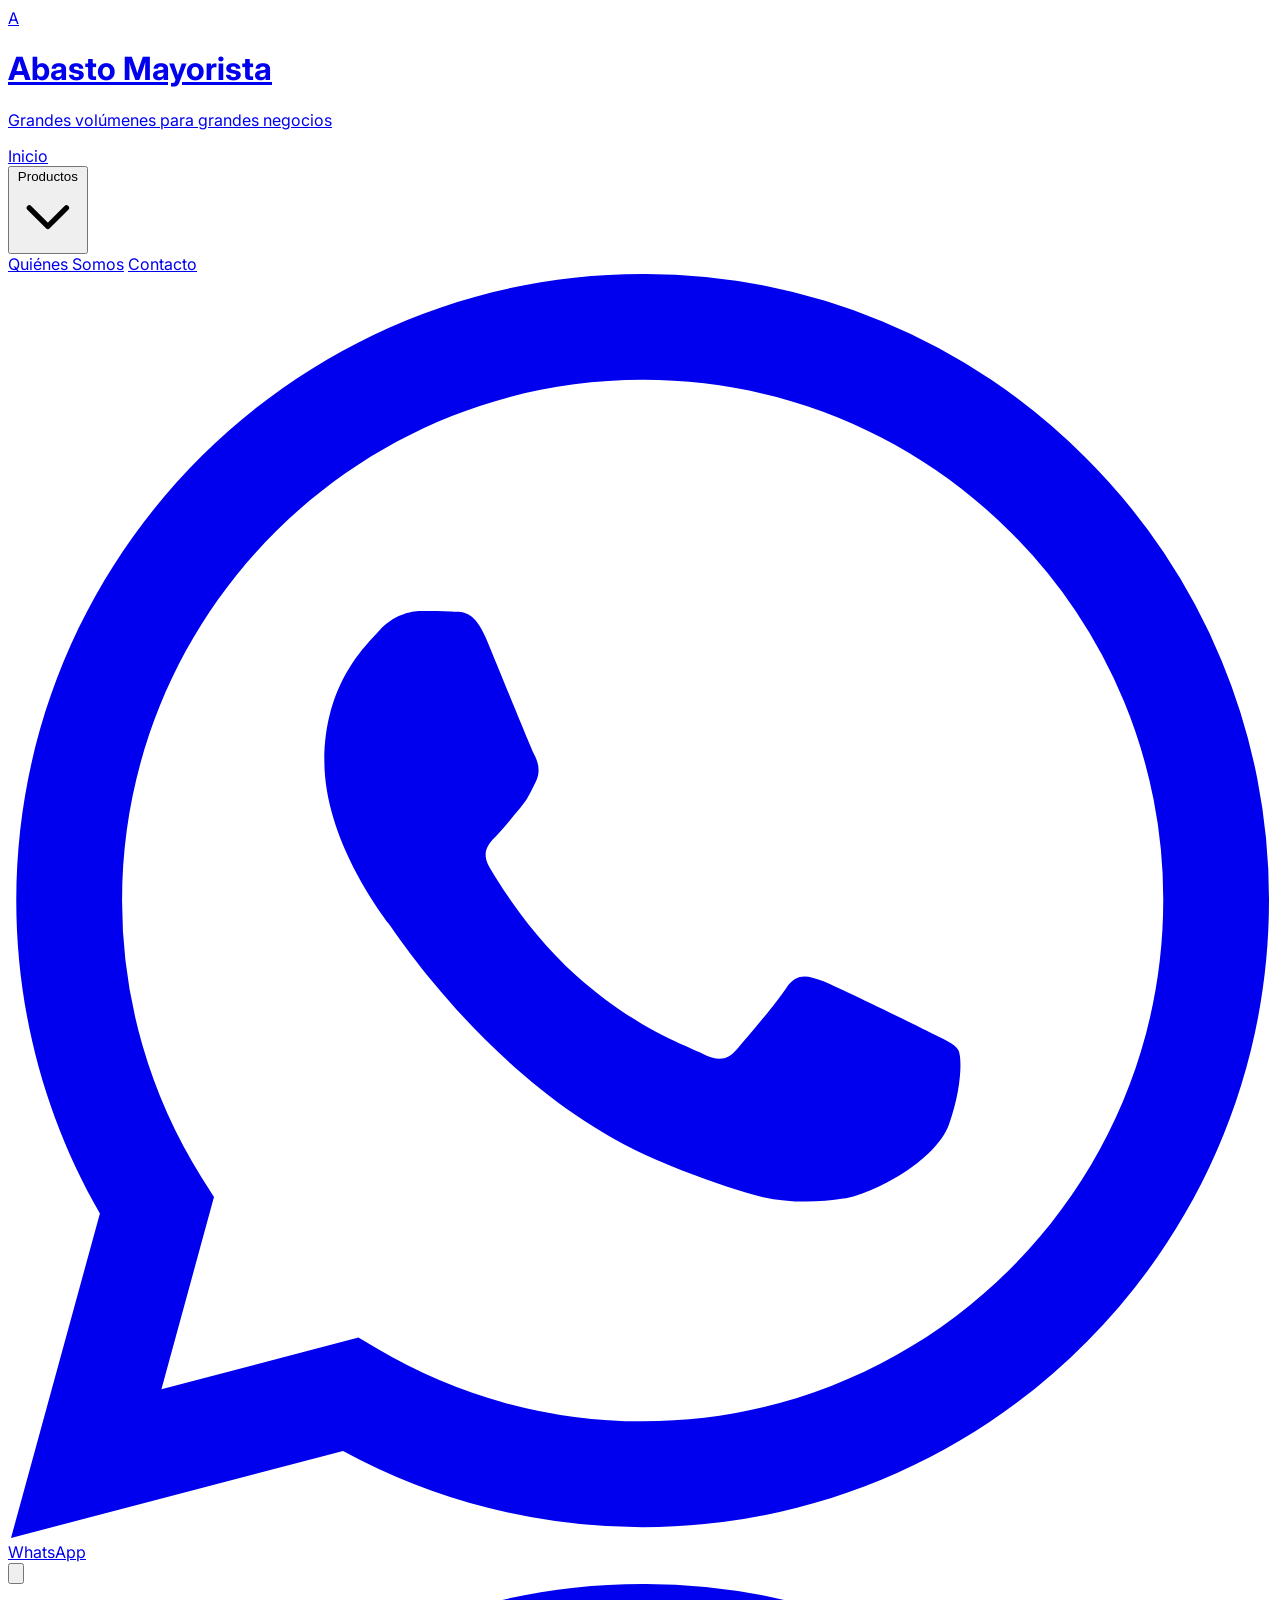
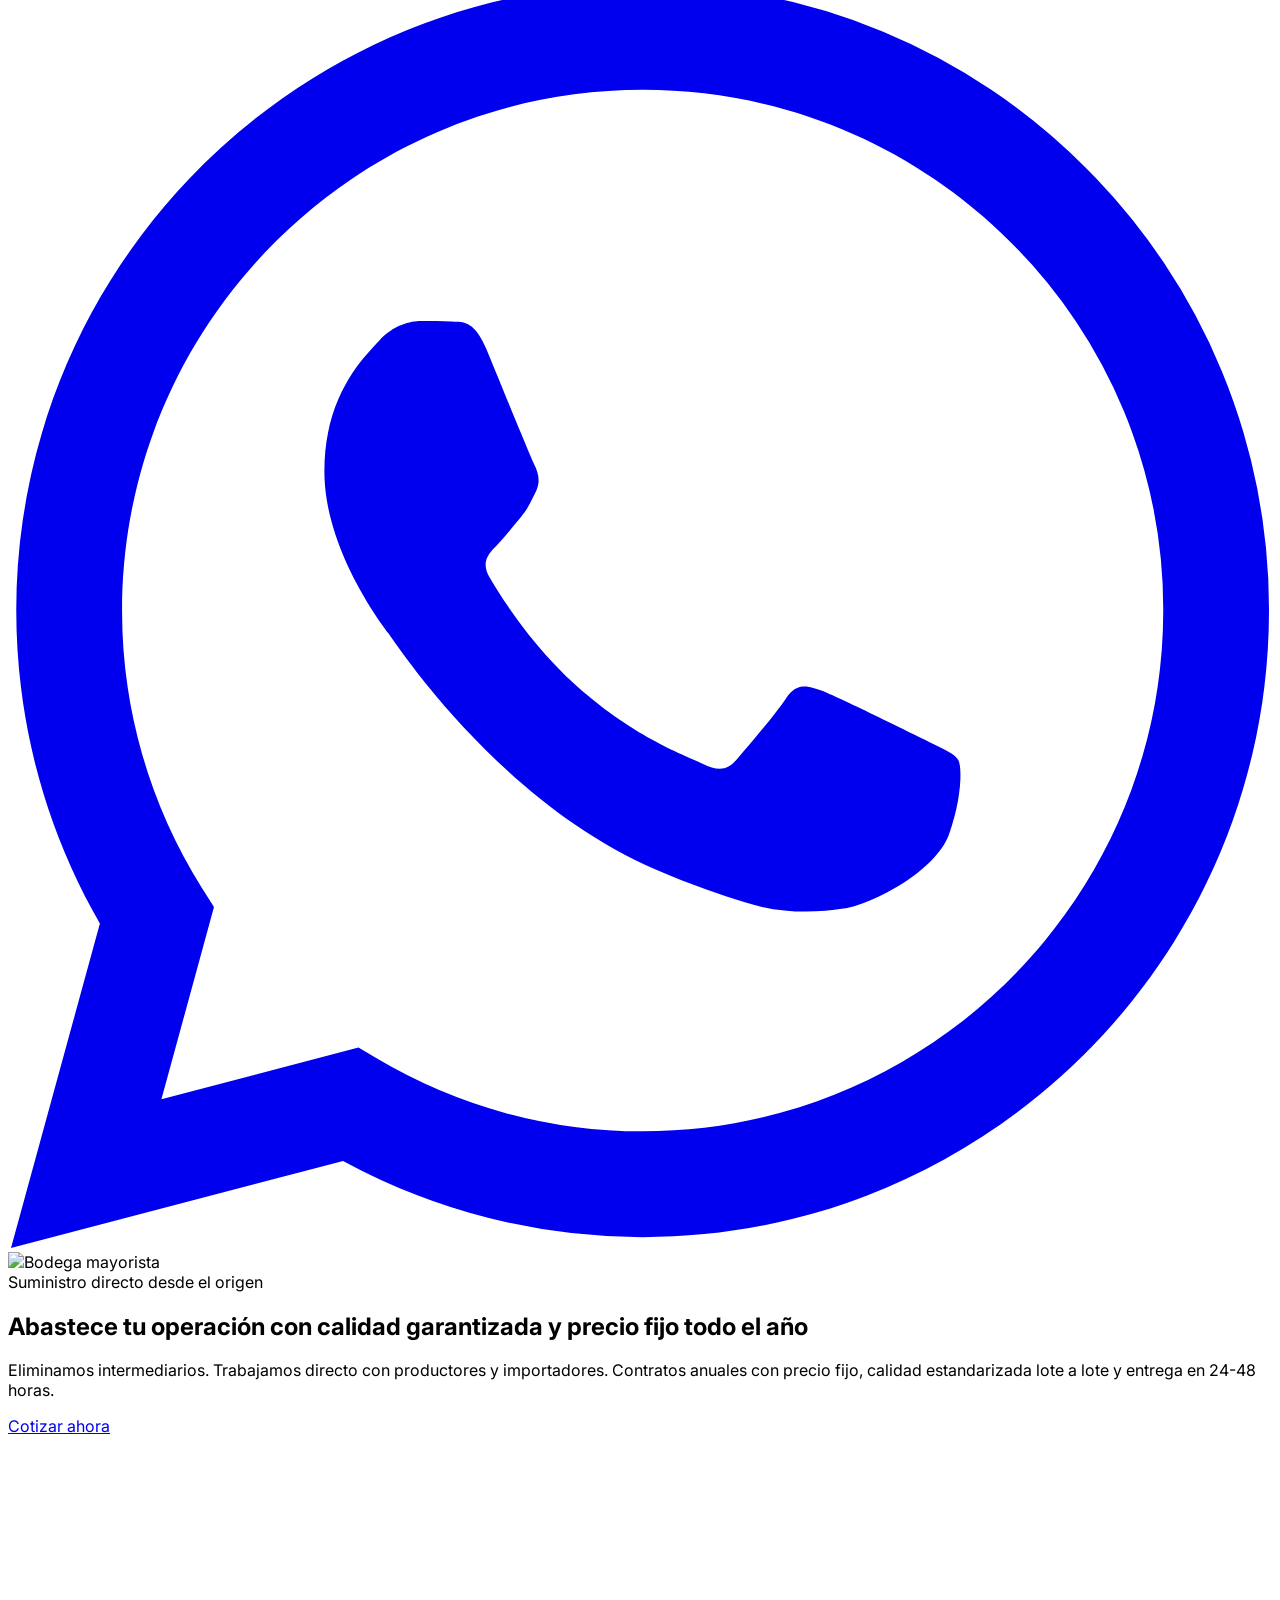
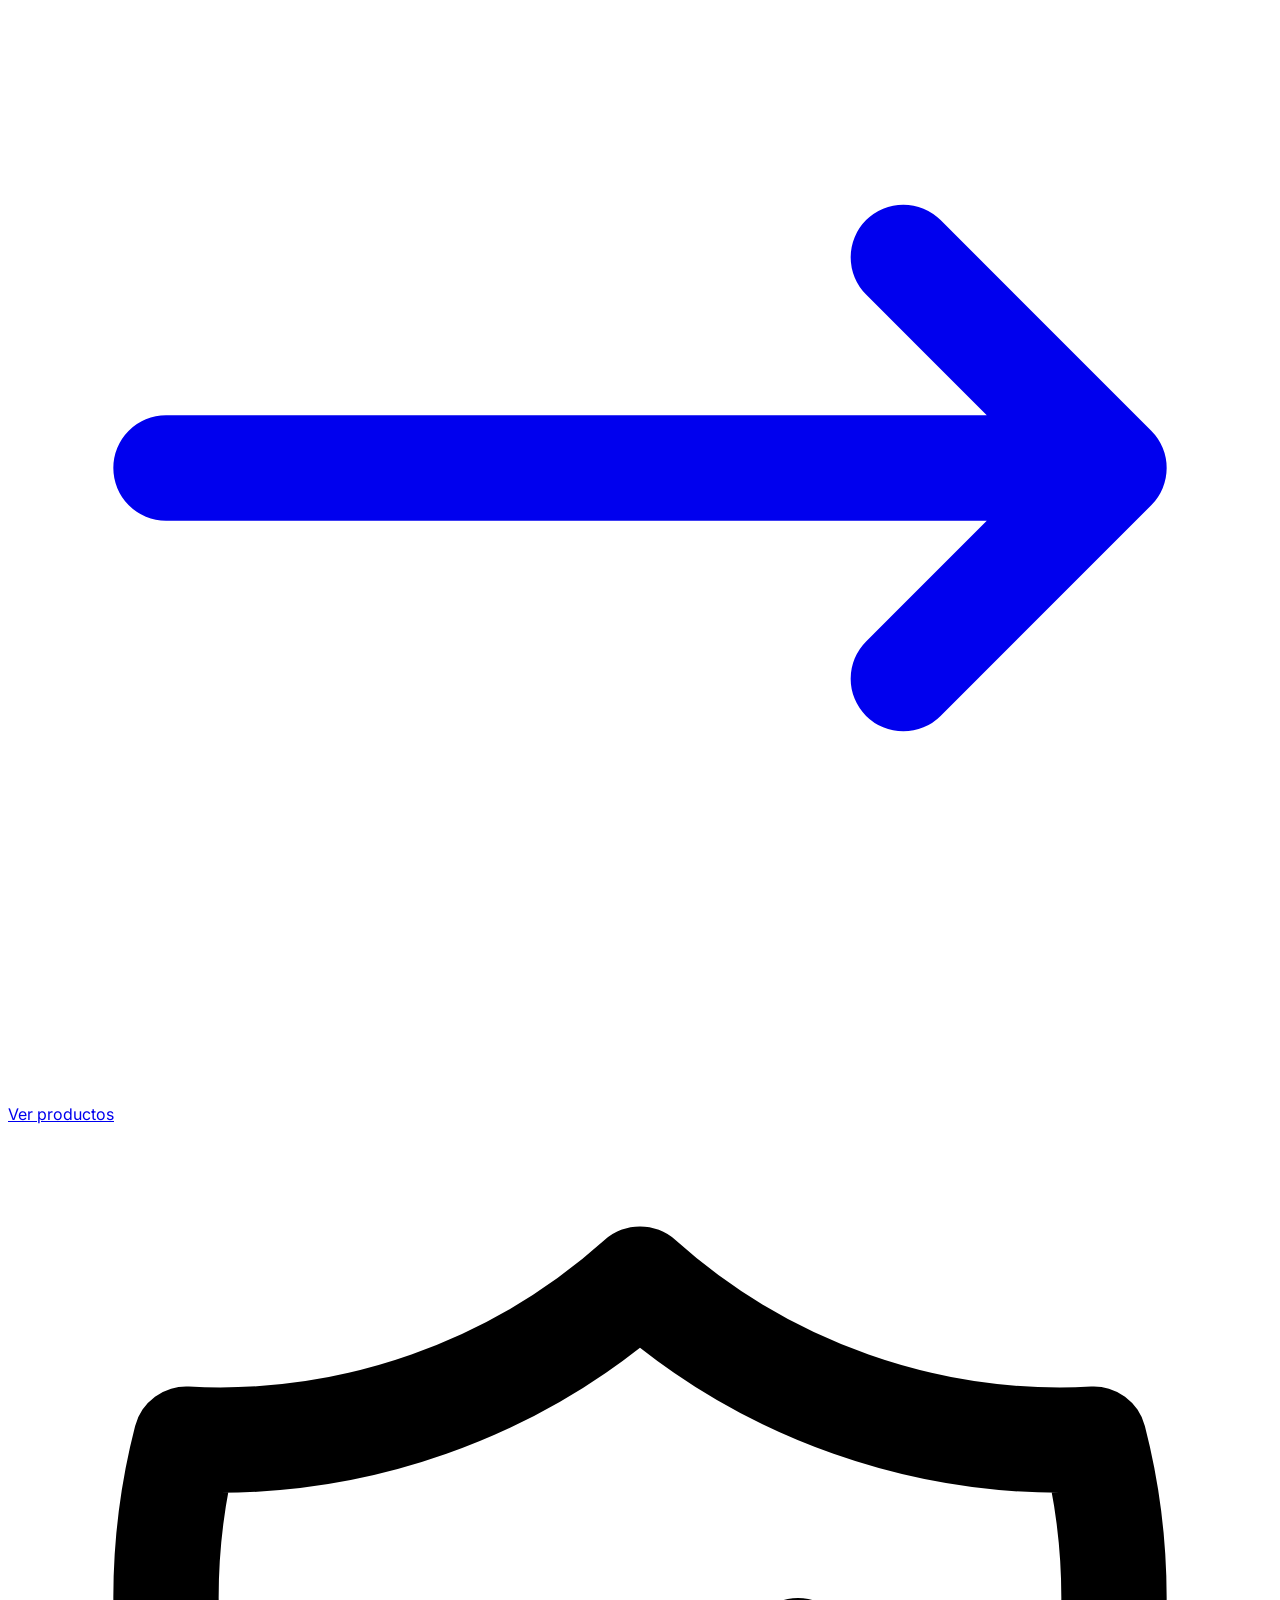
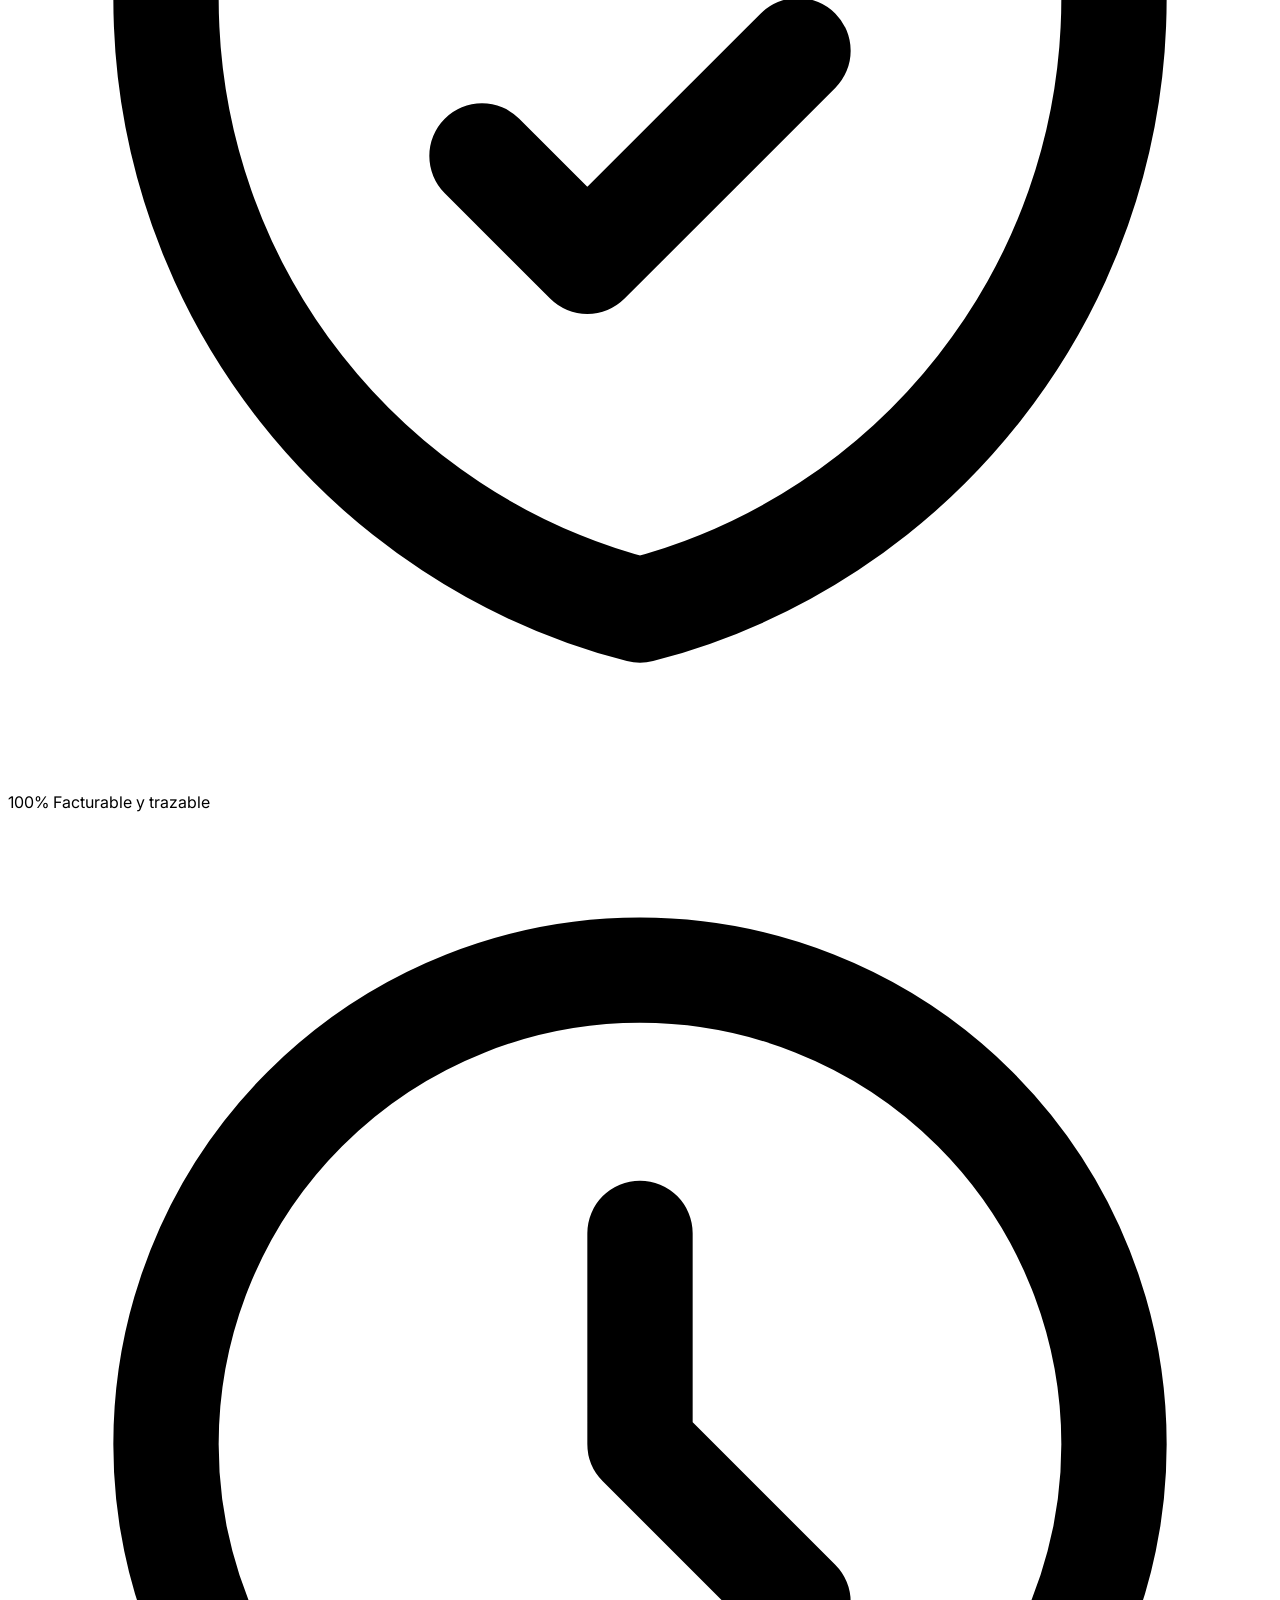
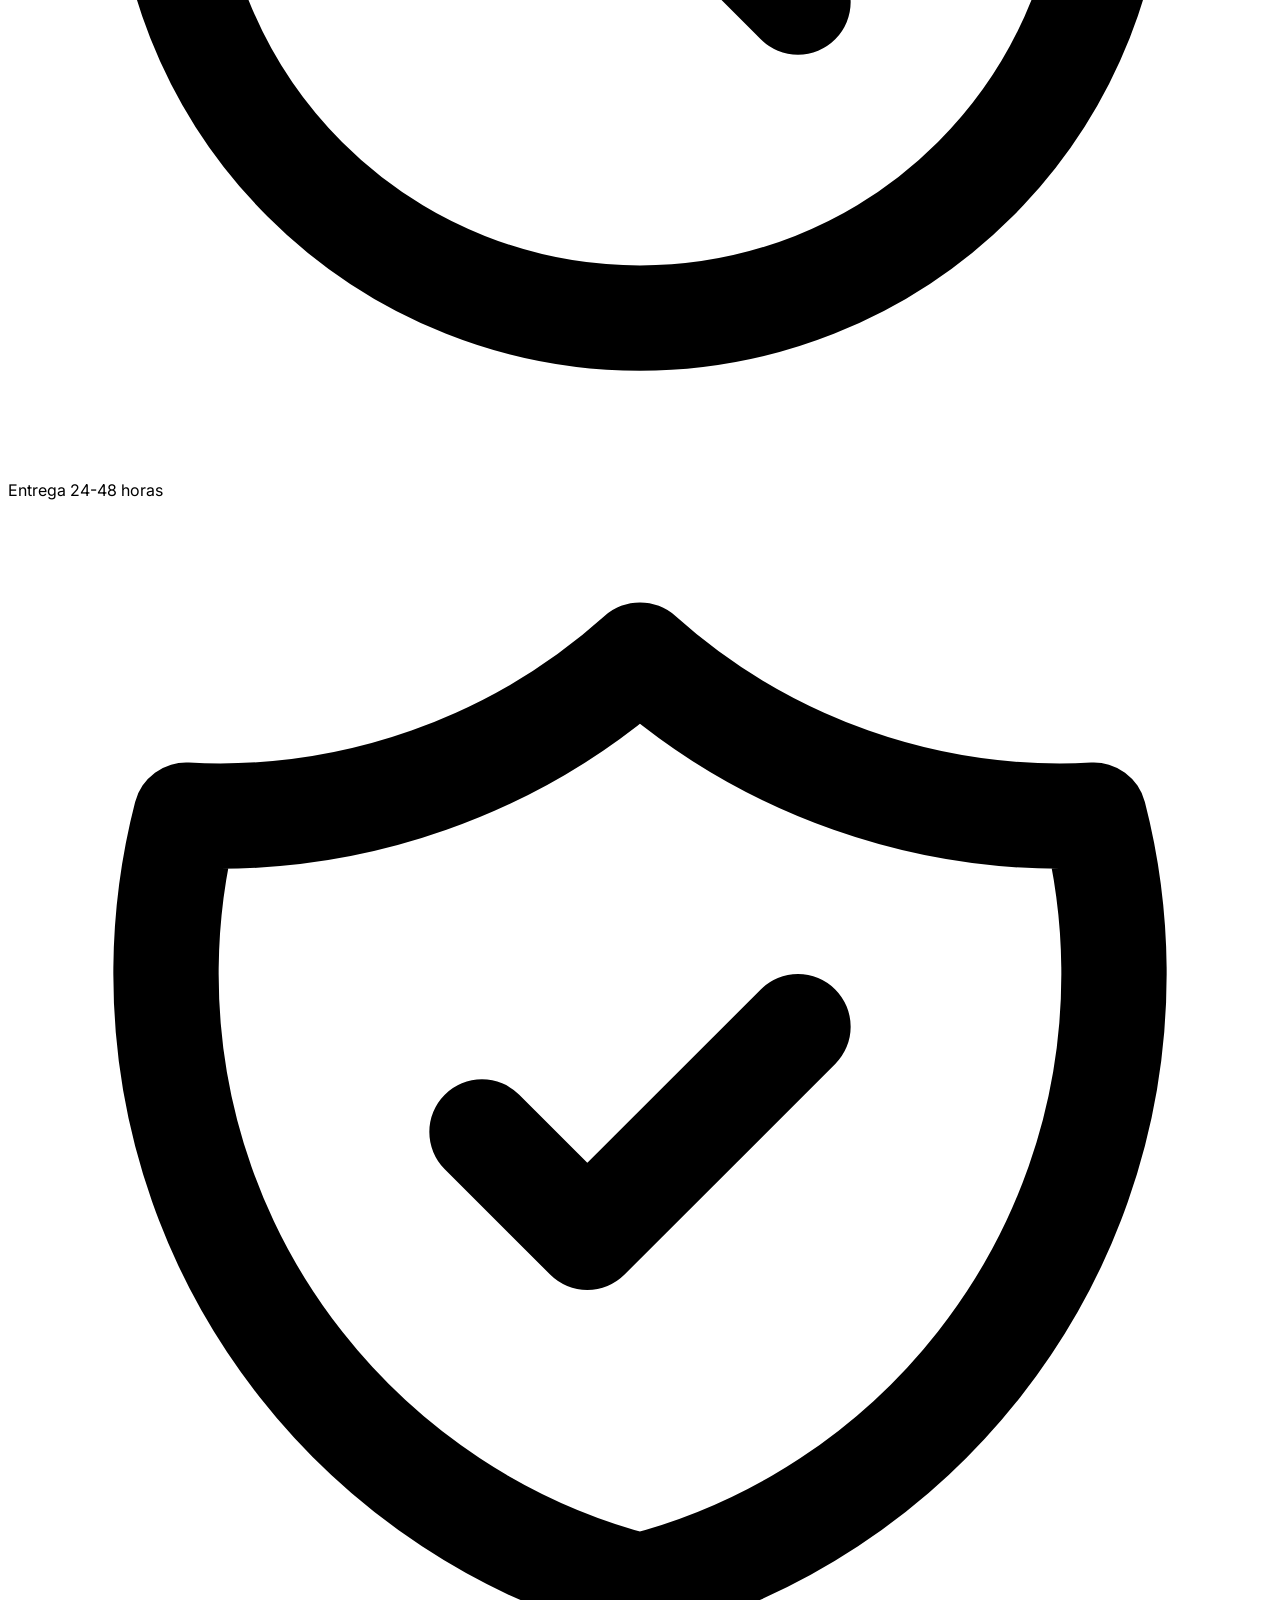
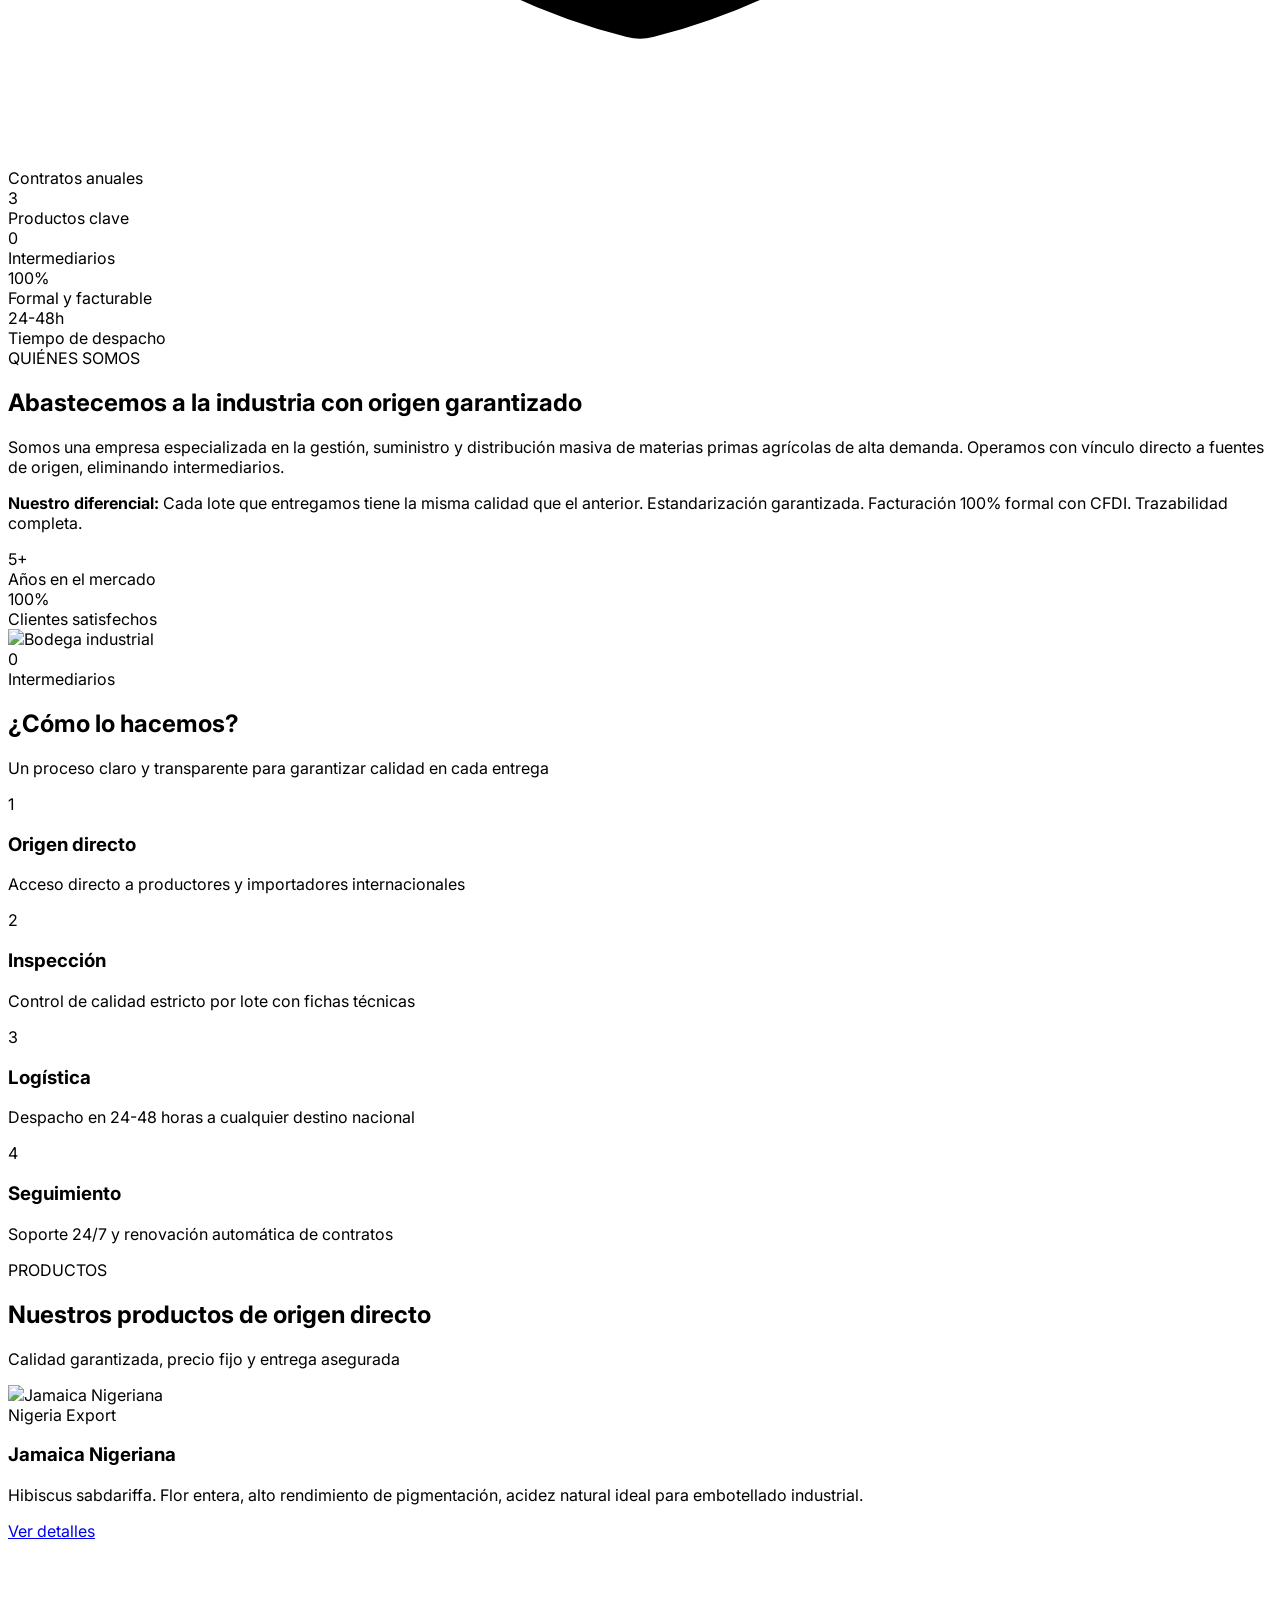
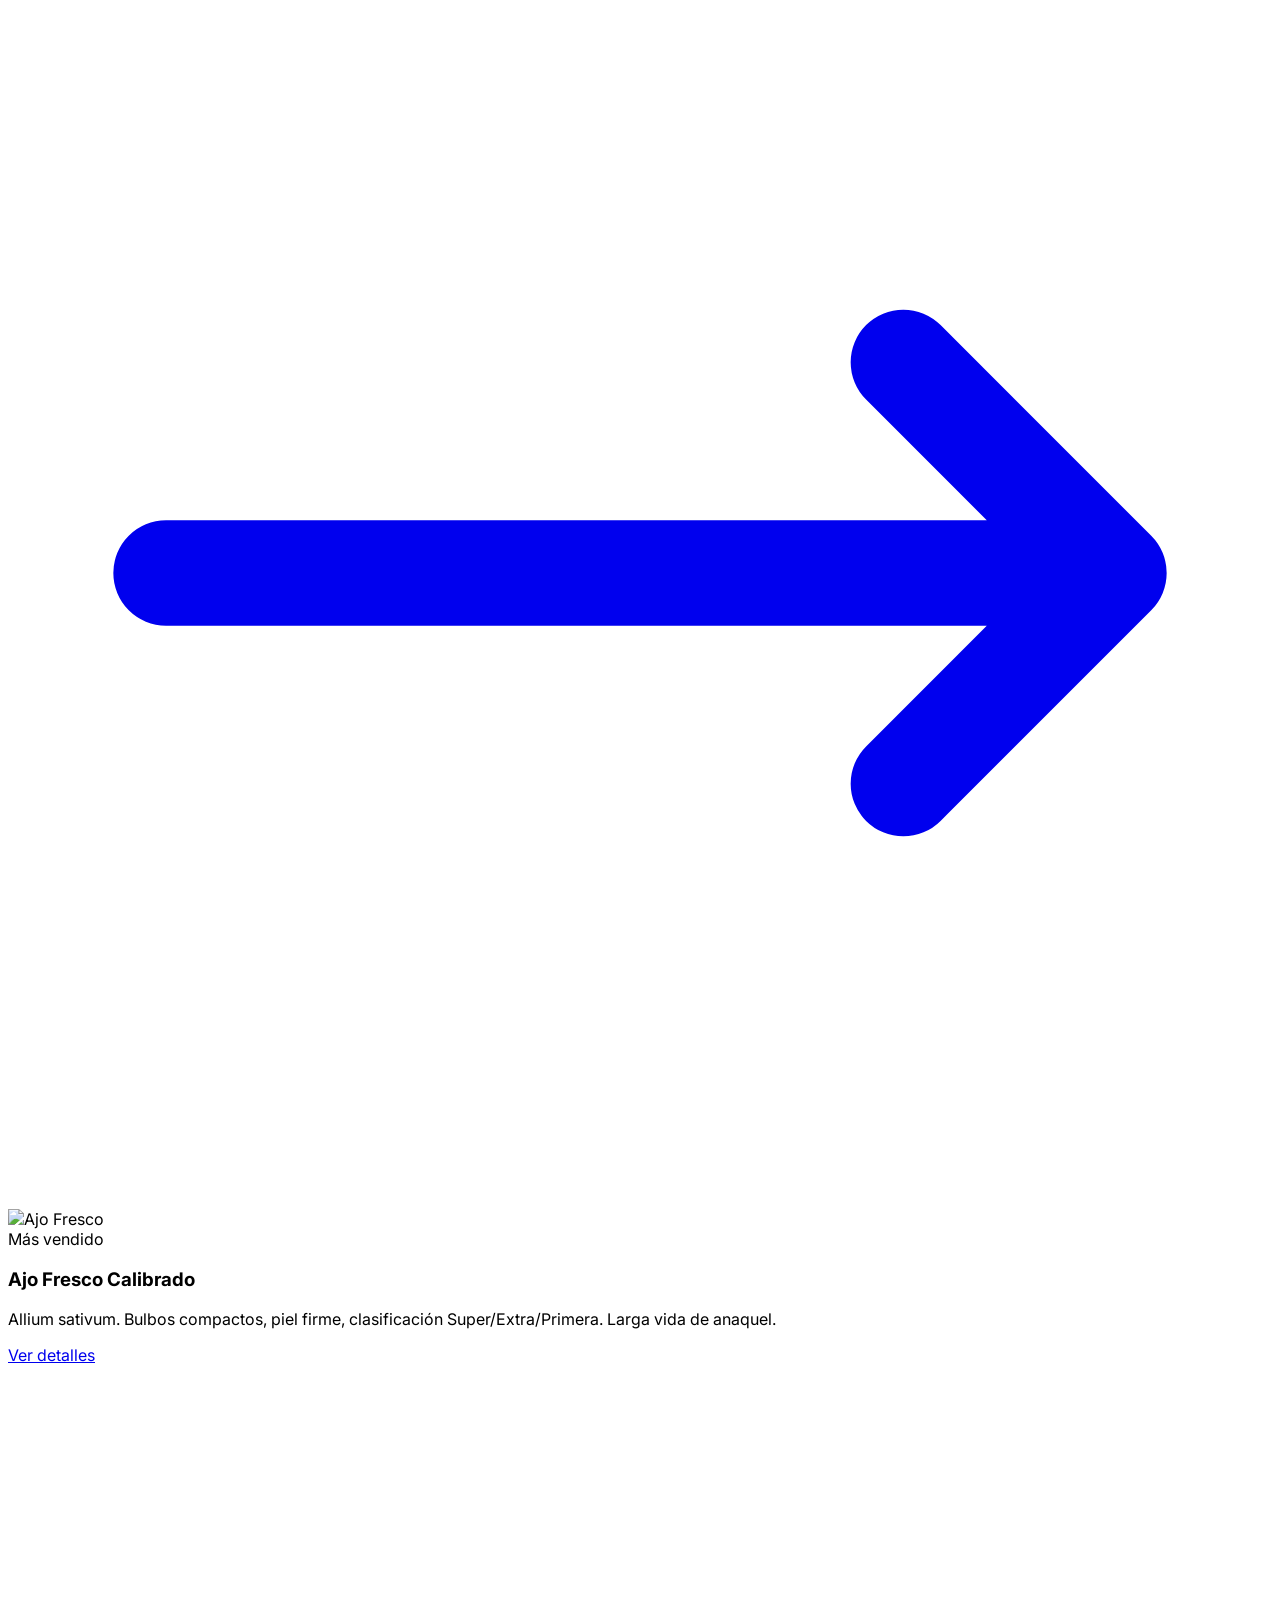
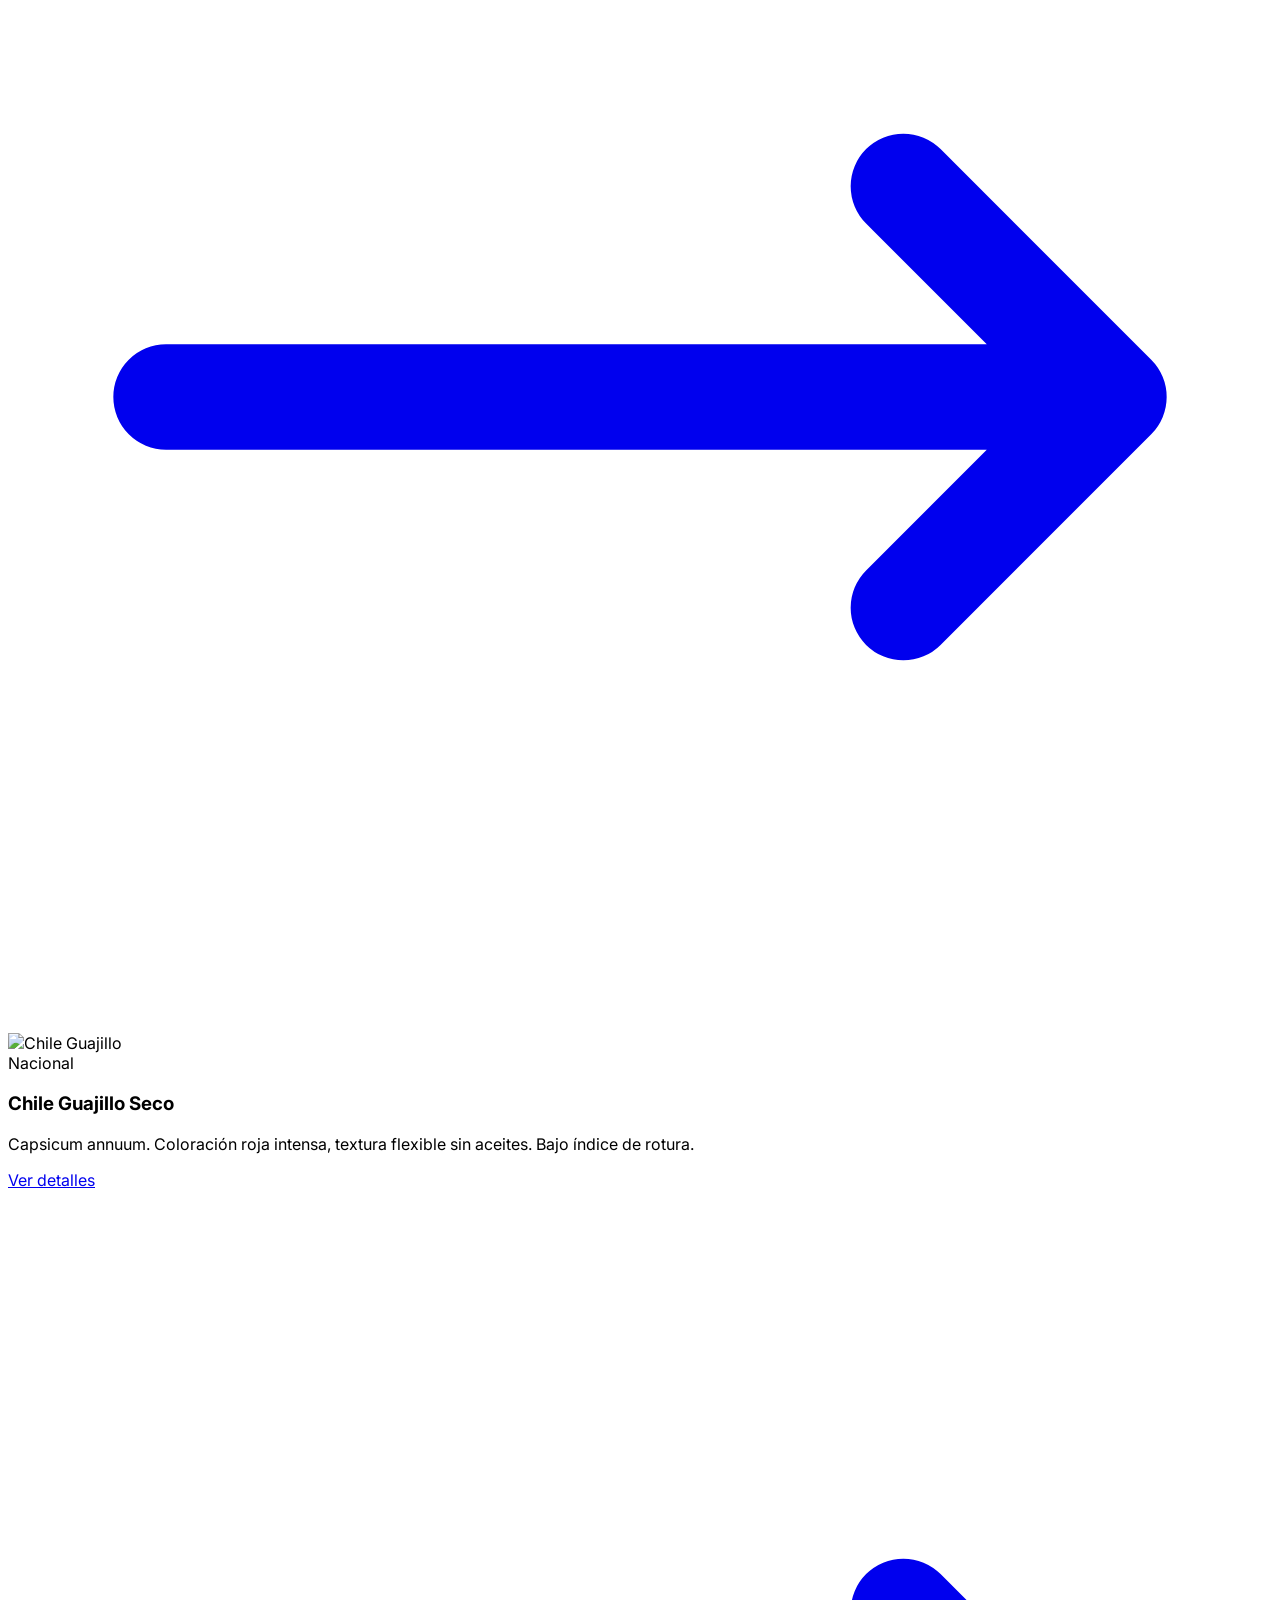
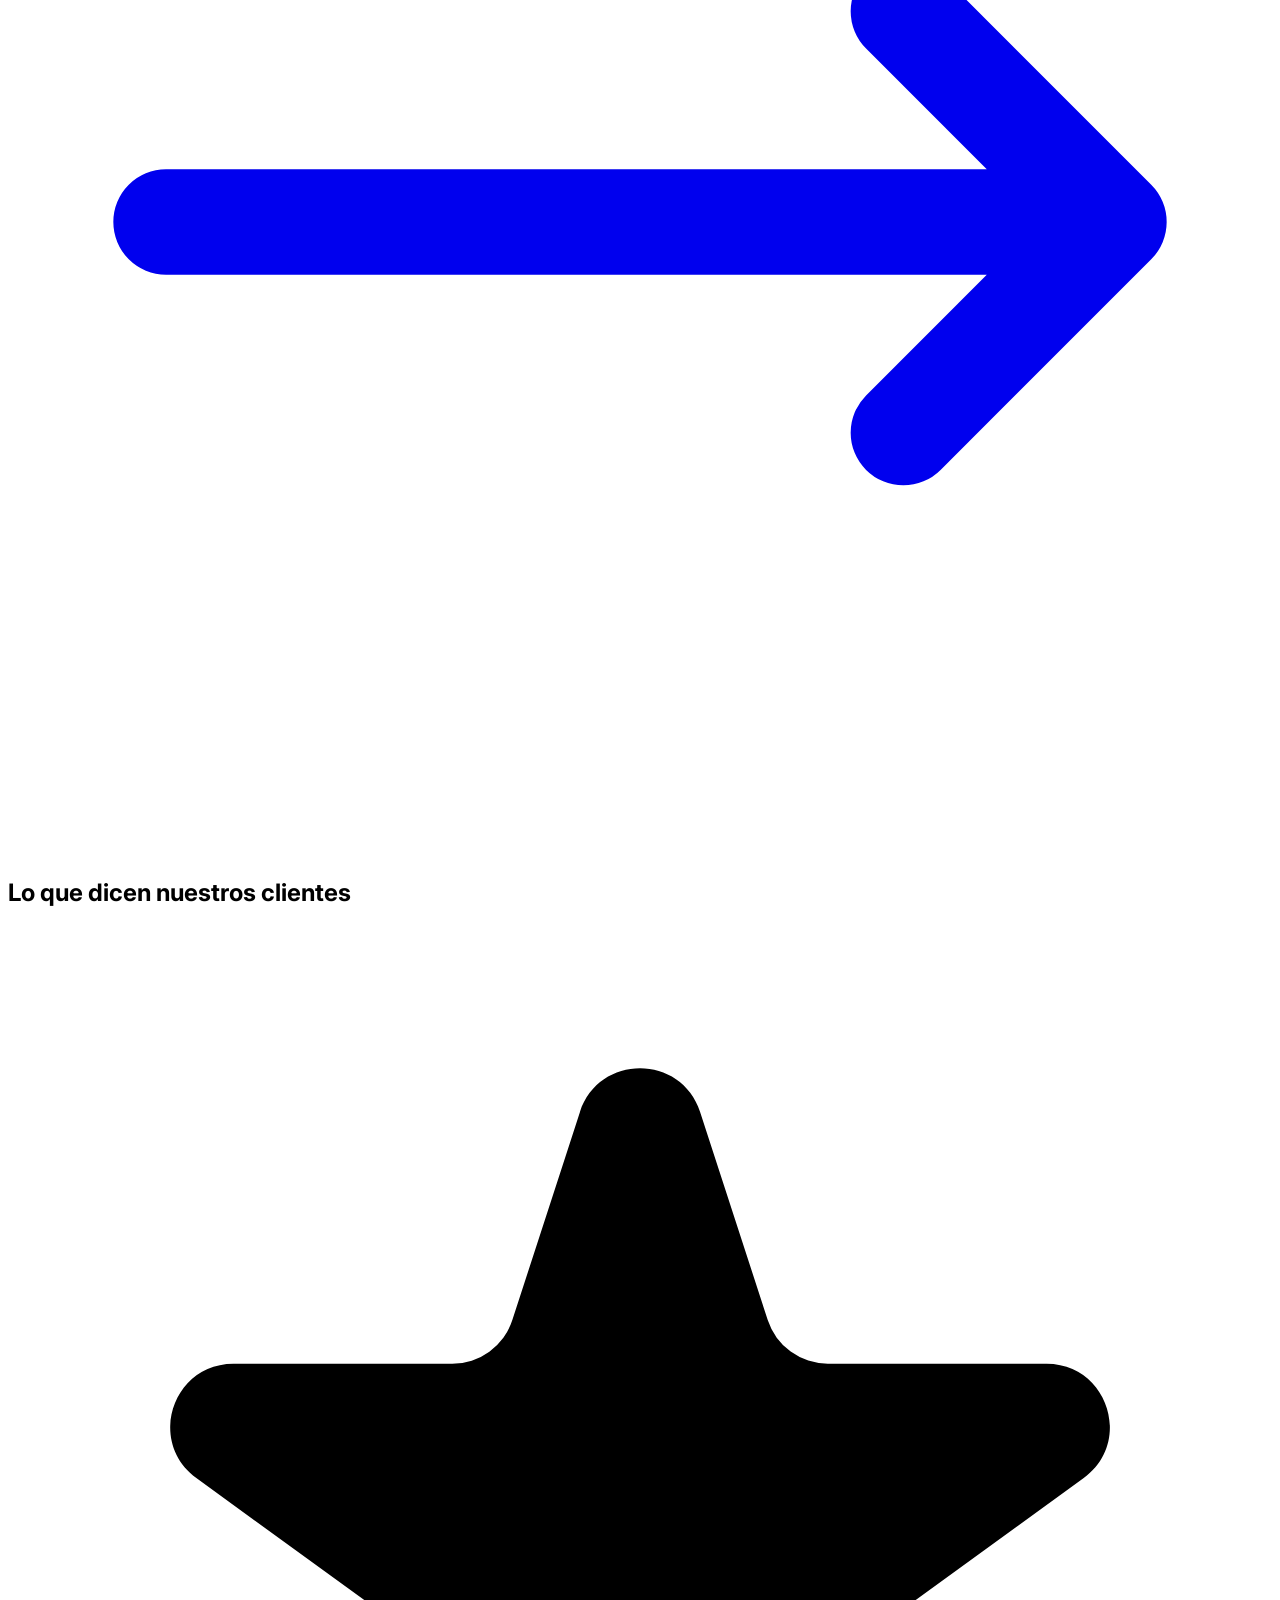
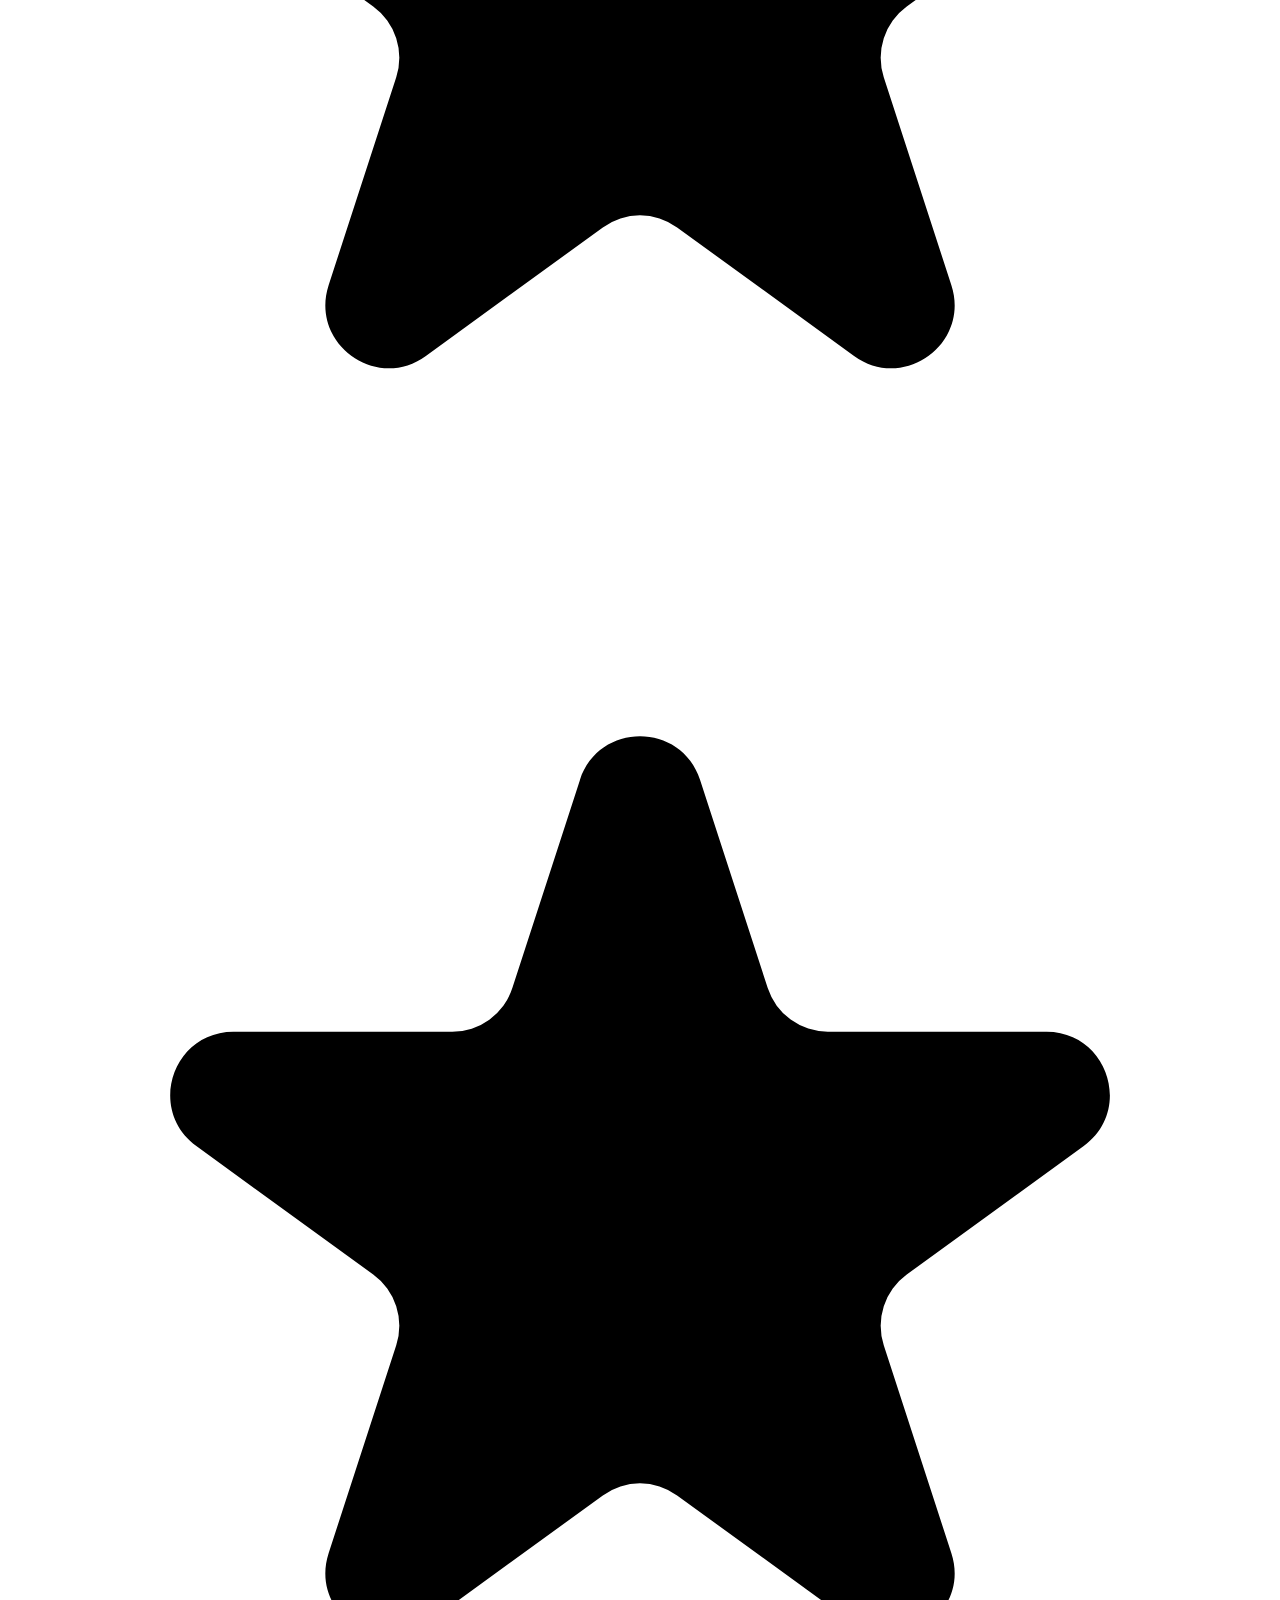
==== commit 5b146d11: "feat: Remove phone from headers, integrate n8n webhook for contact form - Removed phone links from h" ====
--- a/index.html
+++ b/index.html
@@ -80,8 +80,6 @@
       
       <!-- CTA Buttons -->
       <div class="hidden lg:flex items-center gap-4">
-        <a href="mailto:oscaromargp@gmail.com" class="text-sm text-agro-gray-light hover:text-agro-gray">oscaromargp@gmail.com</a>
-        <a href="tel:+5215512345678" class="text-sm font-medium text-agro-gray hover:text-agro-green">+52 612 107 7805</a>
         <a href="https://wa.me/526121077805" target="_blank" class="bg-agro-green text-white px-5 py-2.5 rounded-lg text-sm font-semibold hover:bg-agro-green-dark transition flex items-center gap-2">
           <svg class="w-4 h-4" fill="currentColor" viewBox="0 0 24 24"><path d="M17.472 14.382c-.297-.149-1.758-.867-2.03-.967-.273-.099-.471-.148-.67.15-.197.297-.767.966-.94 1.164-.173.199-.347.223-.644.075-.297-.15-1.255-.463-2.39-1.475-.883-.788-1.48-1.761-1.653-2.059-.173-.297-.018-.458.13-.606.134-.133.298-.347.446-.52.149-.174.198-.298.298-.497.099-.198.05-.371-.025-.52-.075-.149-.669-1.612-.916-2.207-.242-.579-.487-.5-.669-.51-.173-.008-.371-.01-.57-.01-.198 0-.52.074-.792.372-.272.297-1.04 1.016-1.04 2.479 0 1.462 1.065 2.875 1.213 3.074.149.198 2.096 3.2 5.077 4.487.709.306 1.262.489 1.694.625.712.227 1.36.195 1.871.118.571-.085 1.758-.719 2.006-1.413.248-.694.248-1.289.173-1.413-.074-.124-.272-.198-.57-.347m-5.421 7.403h-.004a9.87 9.87 0 01-5.031-1.378l-.361-.214-3.741.982.998-3.648-.235-.374a9.86 9.86 0 01-1.51-5.26c.001-5.45 4.436-9.884 9.888-9.884 2.64 0 5.122 1.03 6.988 2.898a9.825 9.825 0 012.893 6.994c-.003 5.45-4.437 9.884-9.885 9.884m8.413-18.297A11.815 11.815 0 0012.05 0C5.495 0 .16 5.335.157 11.892c0 2.096.547 4.142 1.588 5.945L.057 24l6.305-1.654a11.882 11.882 0 005.683 1.448h.005c6.554 0 11.89-5.335 11.893-11.893a11.821 11.821 0 00-3.48-8.413z"/></svg>
           WhatsApp
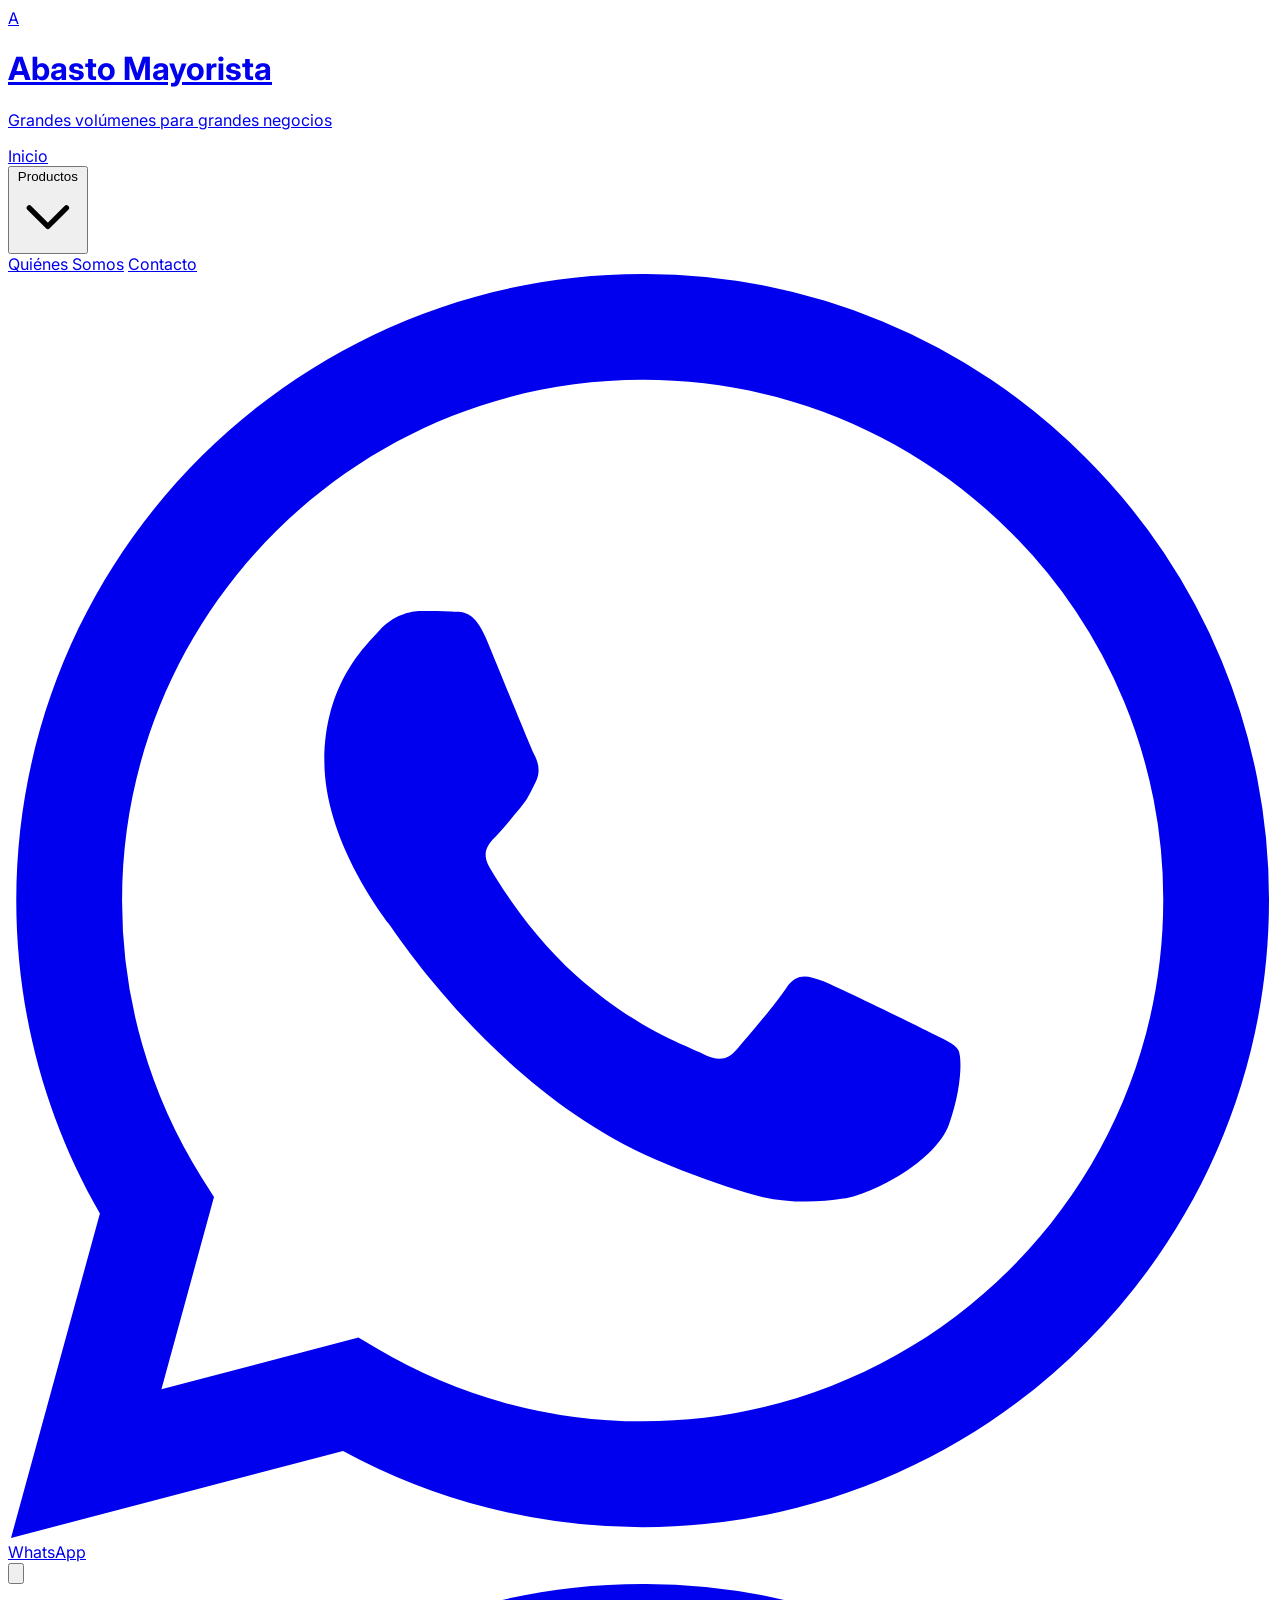
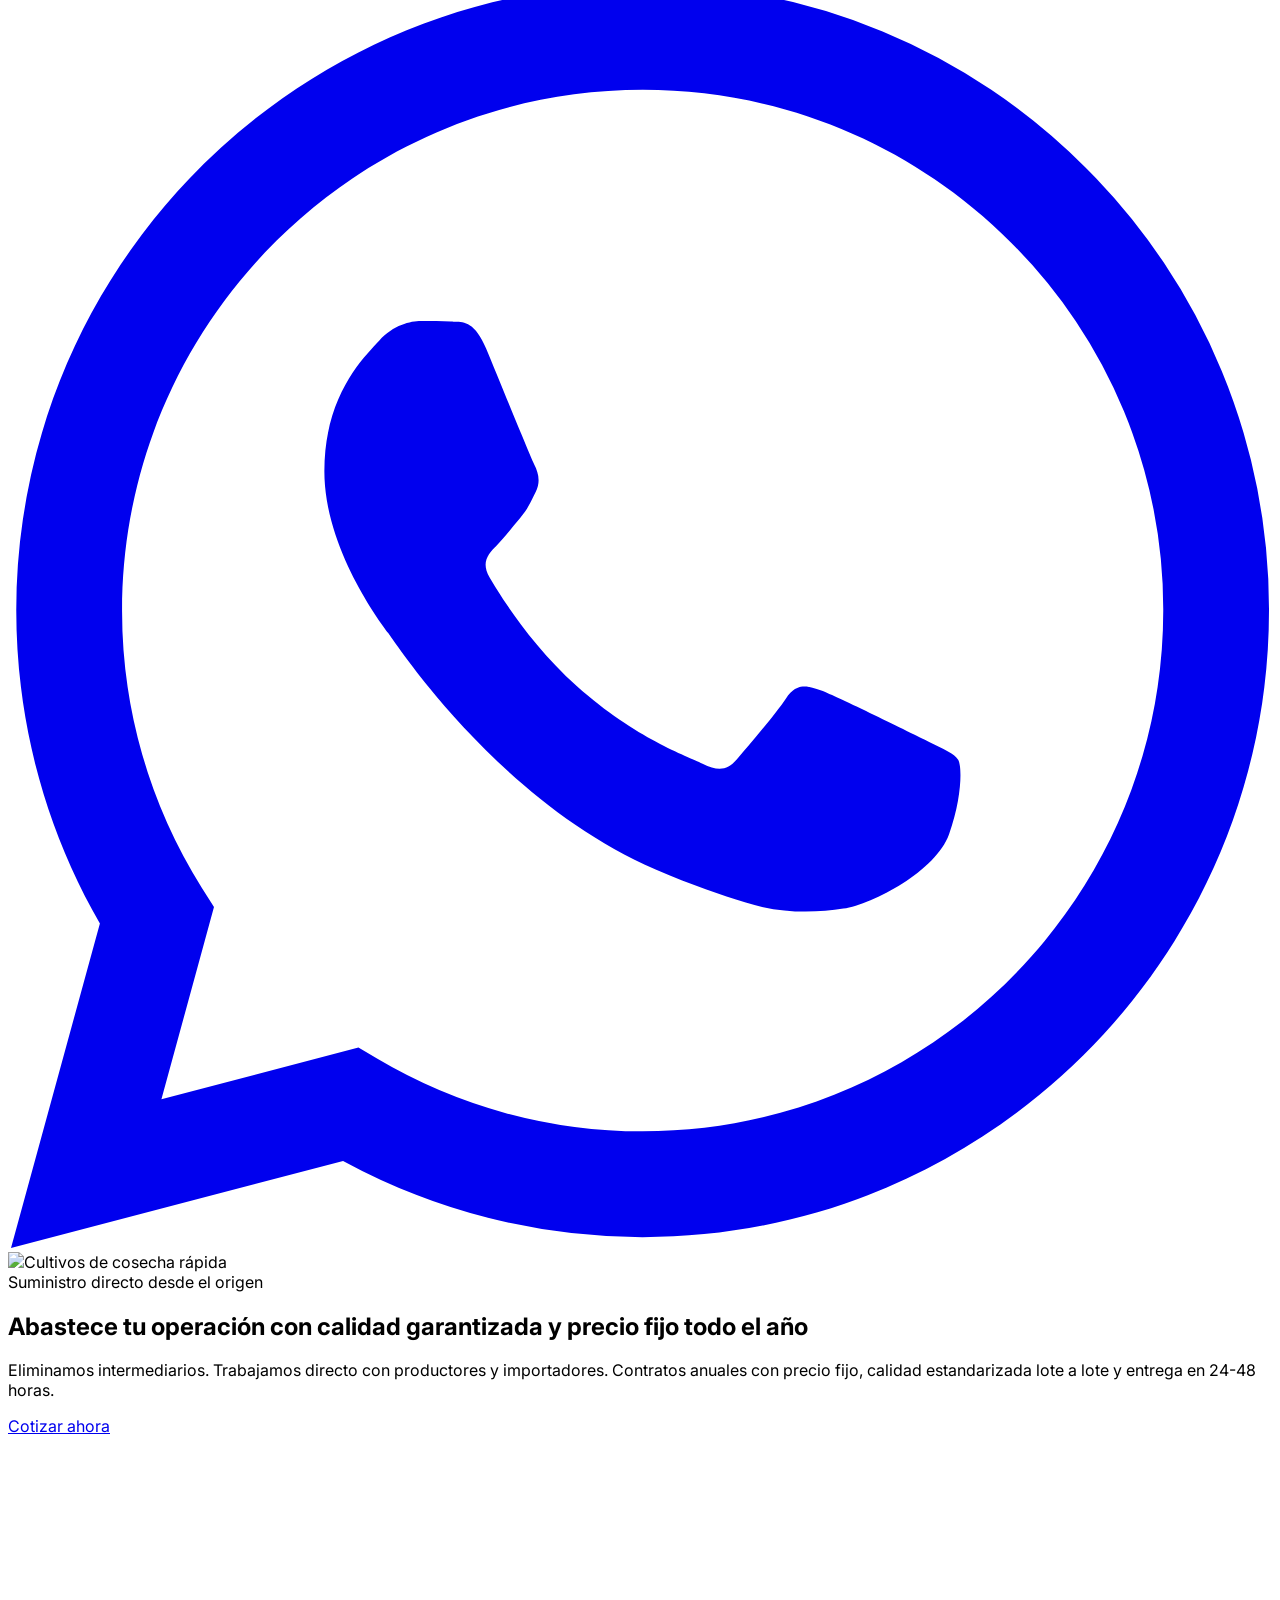
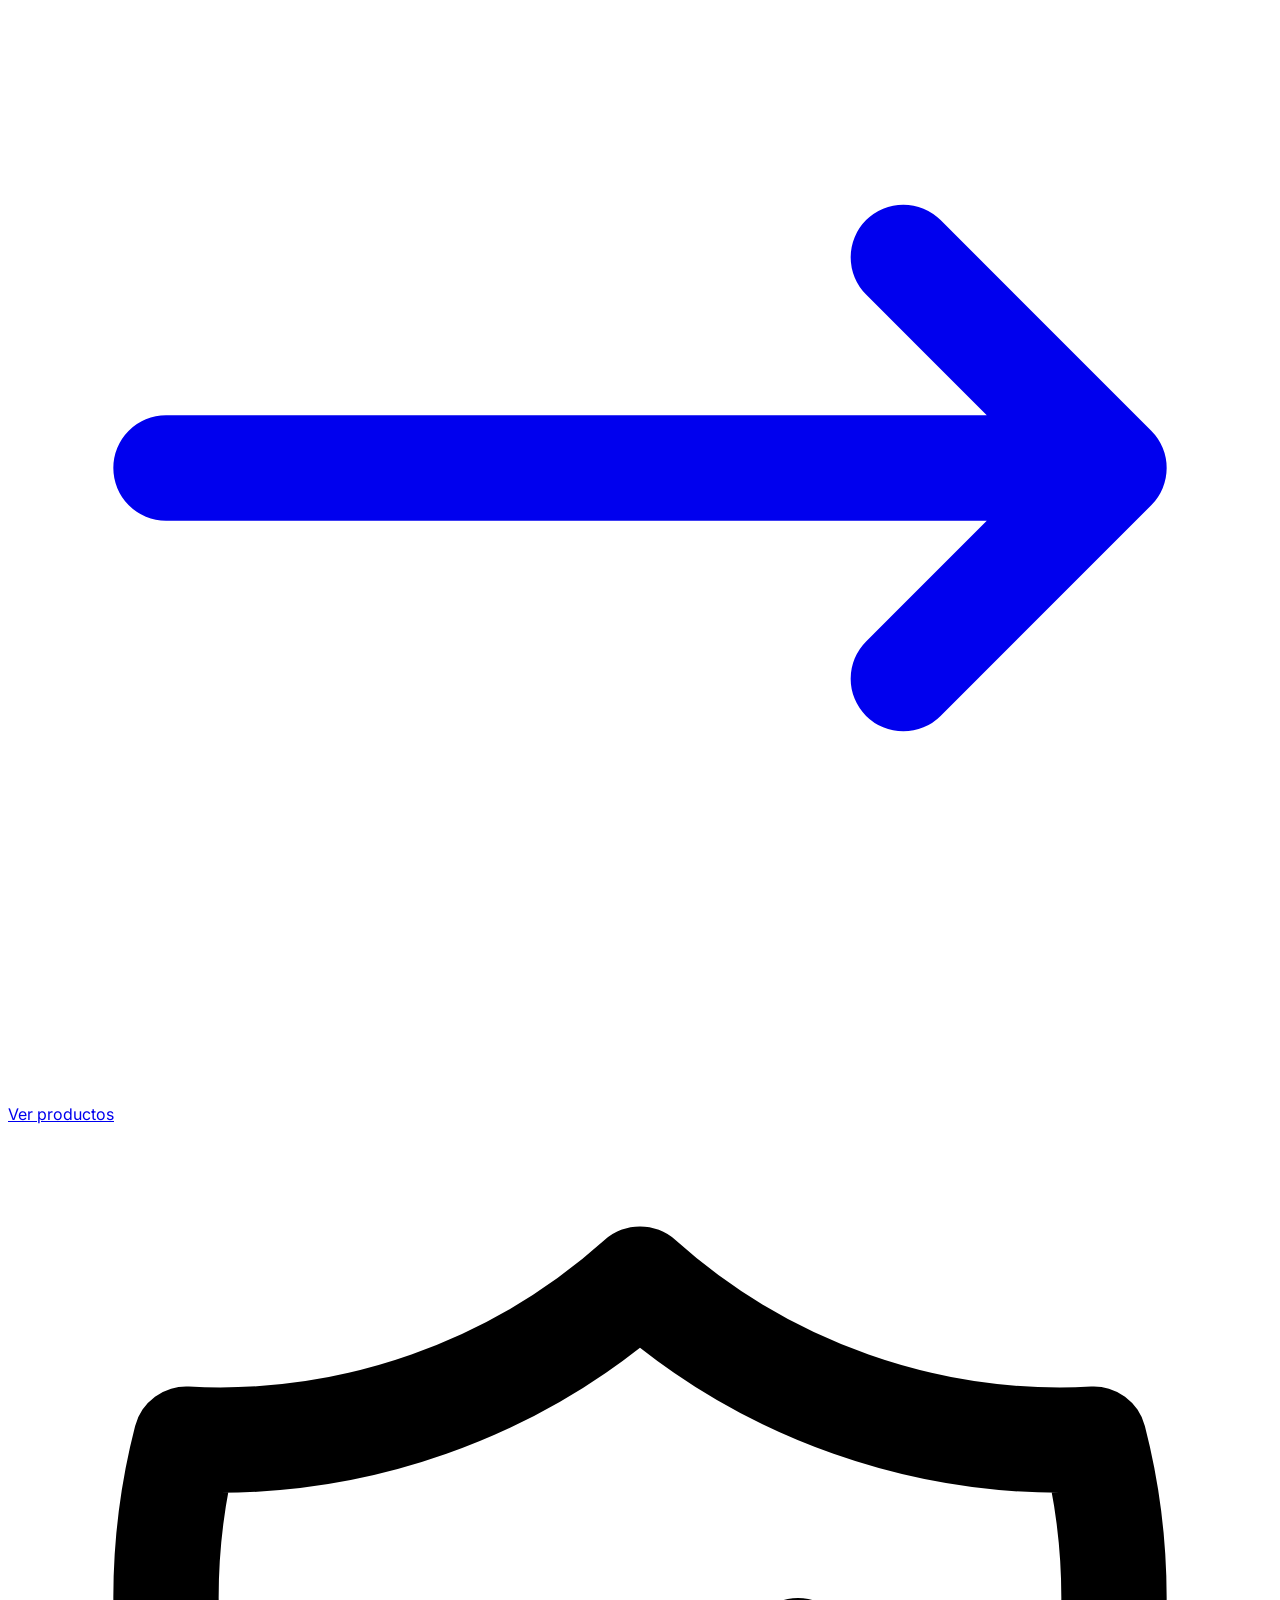
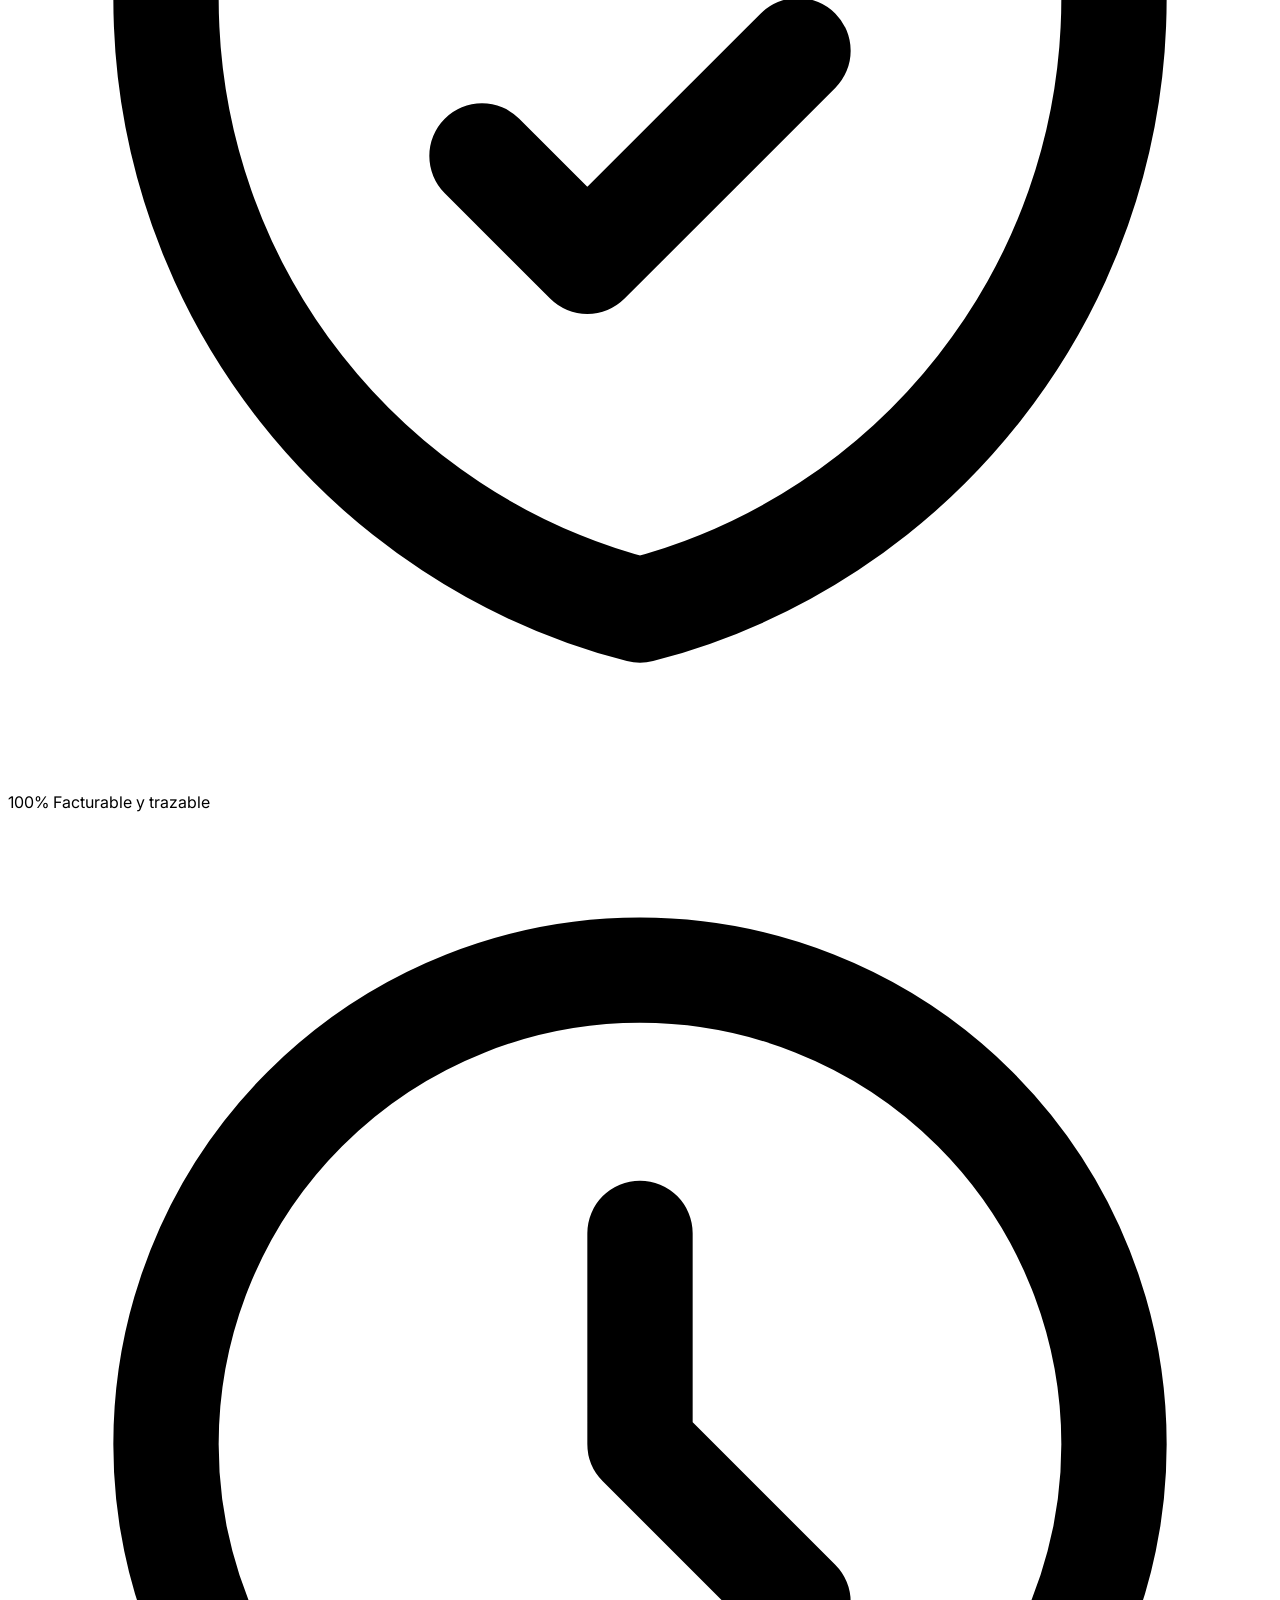
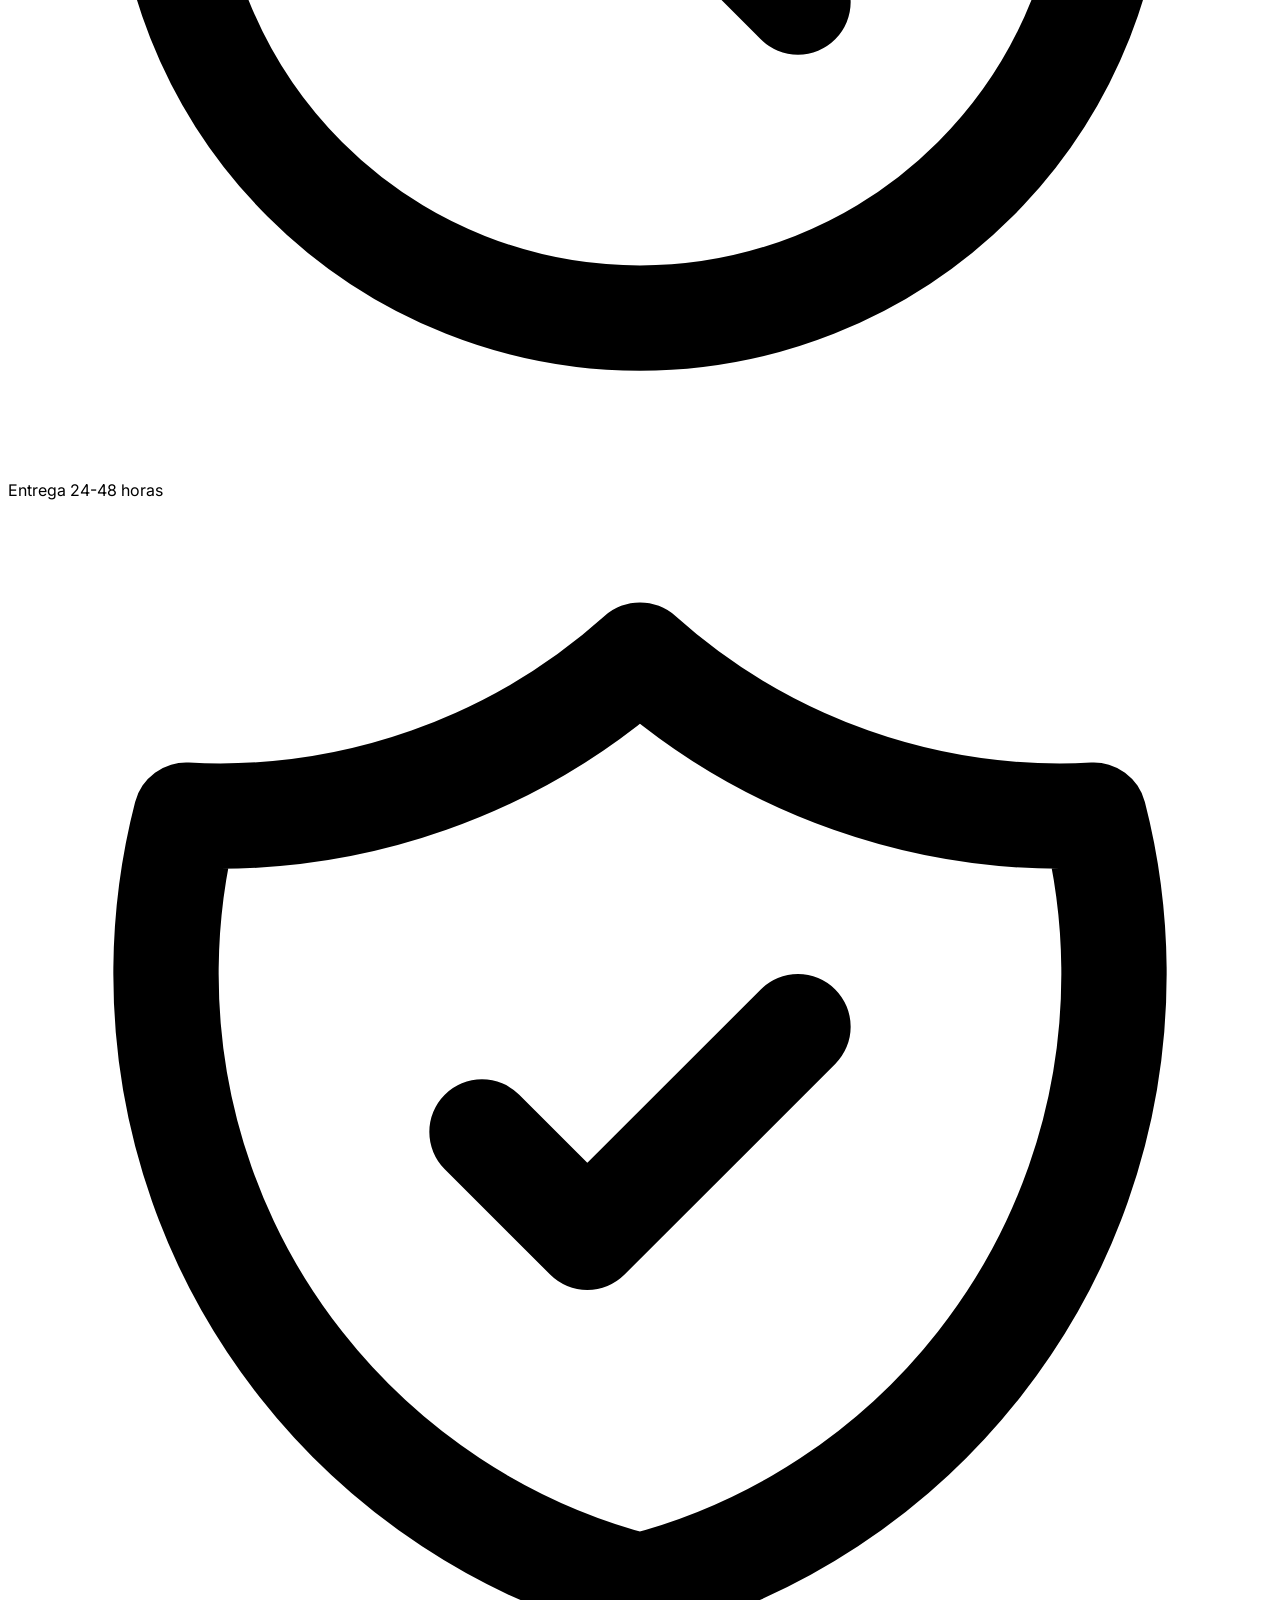
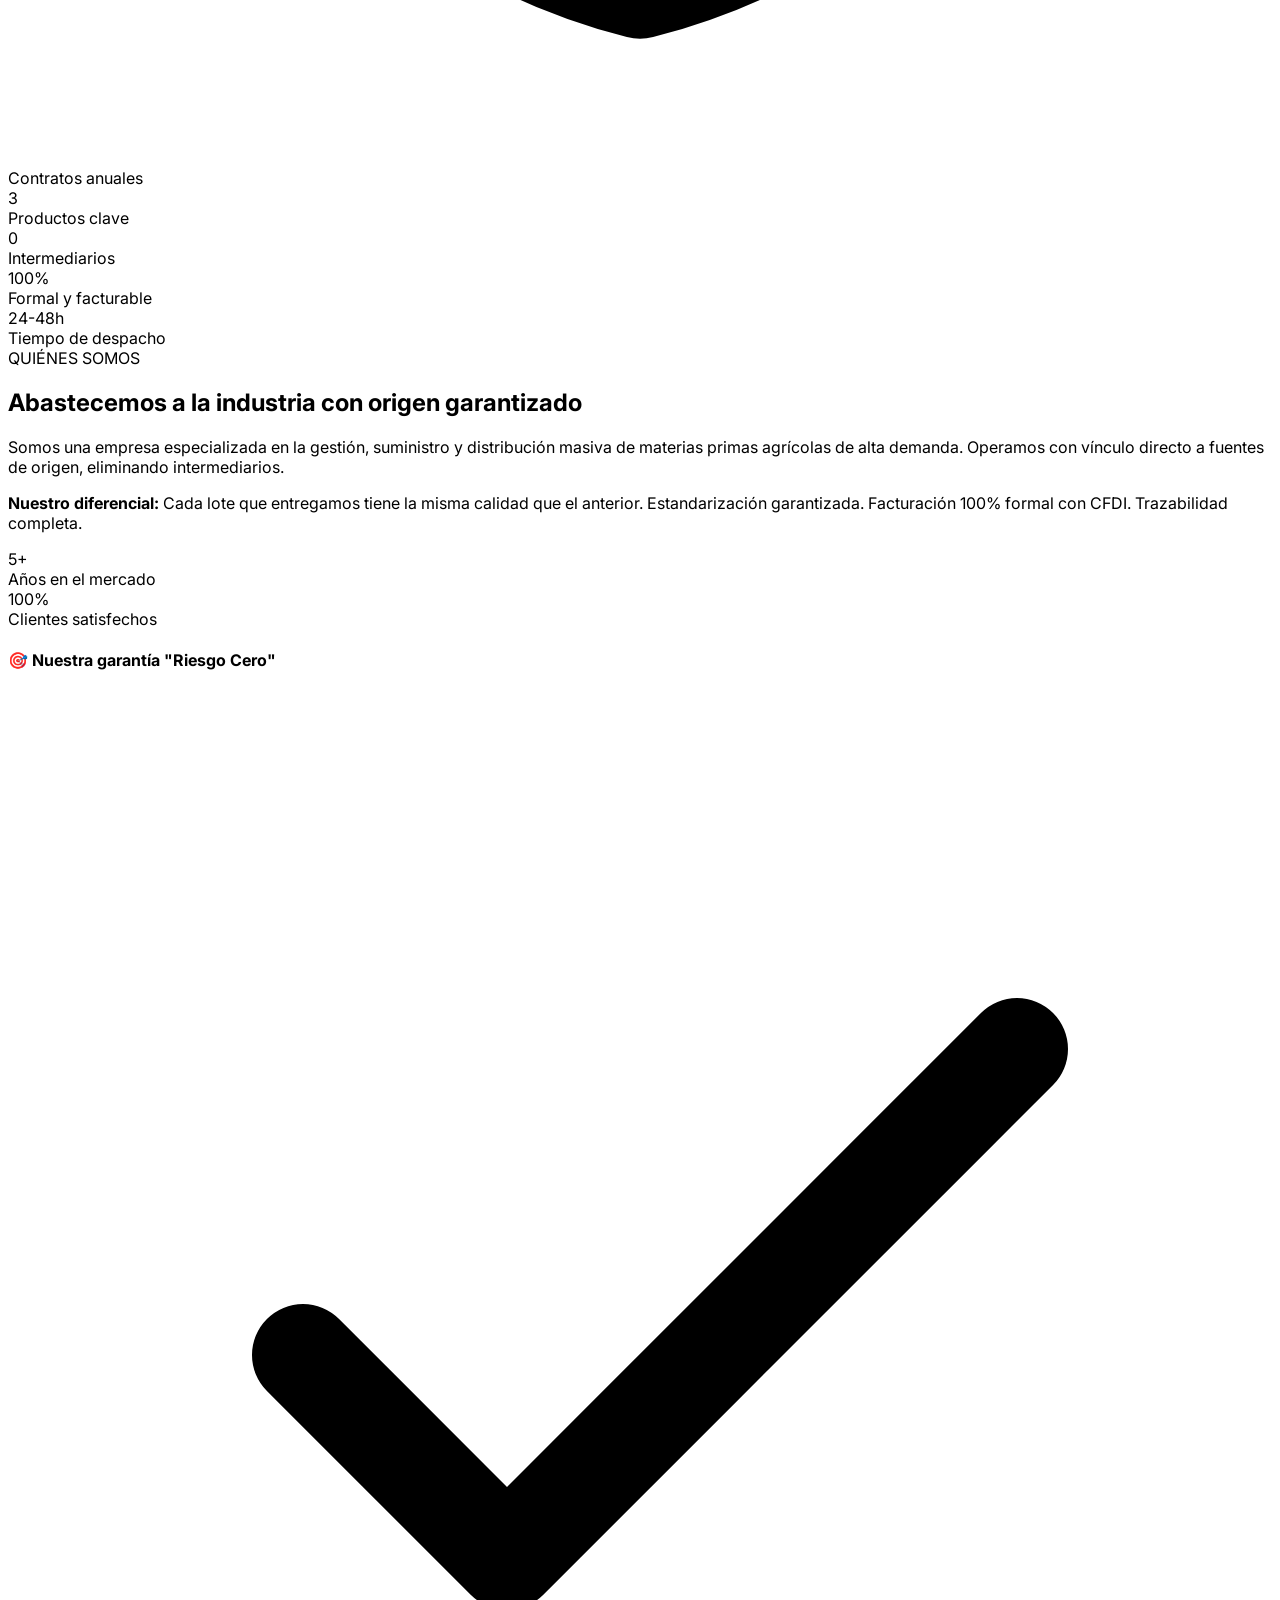
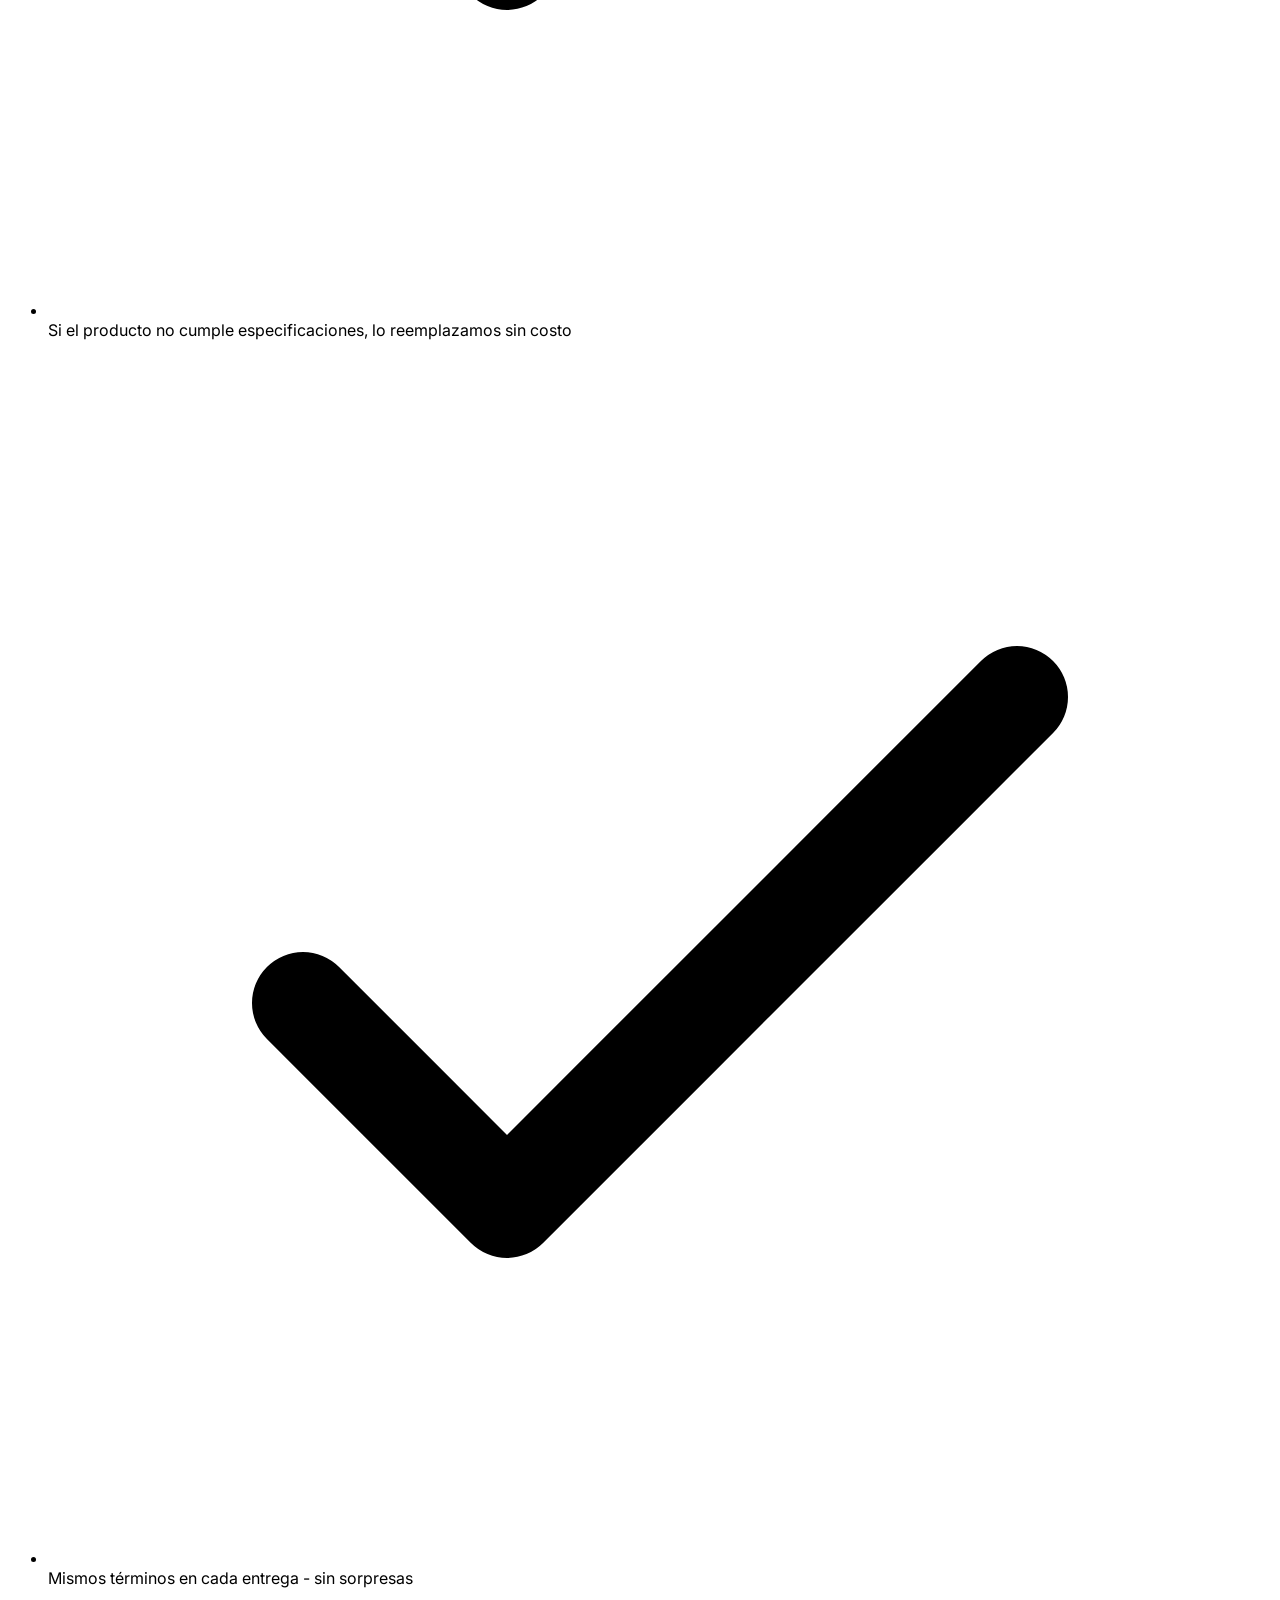
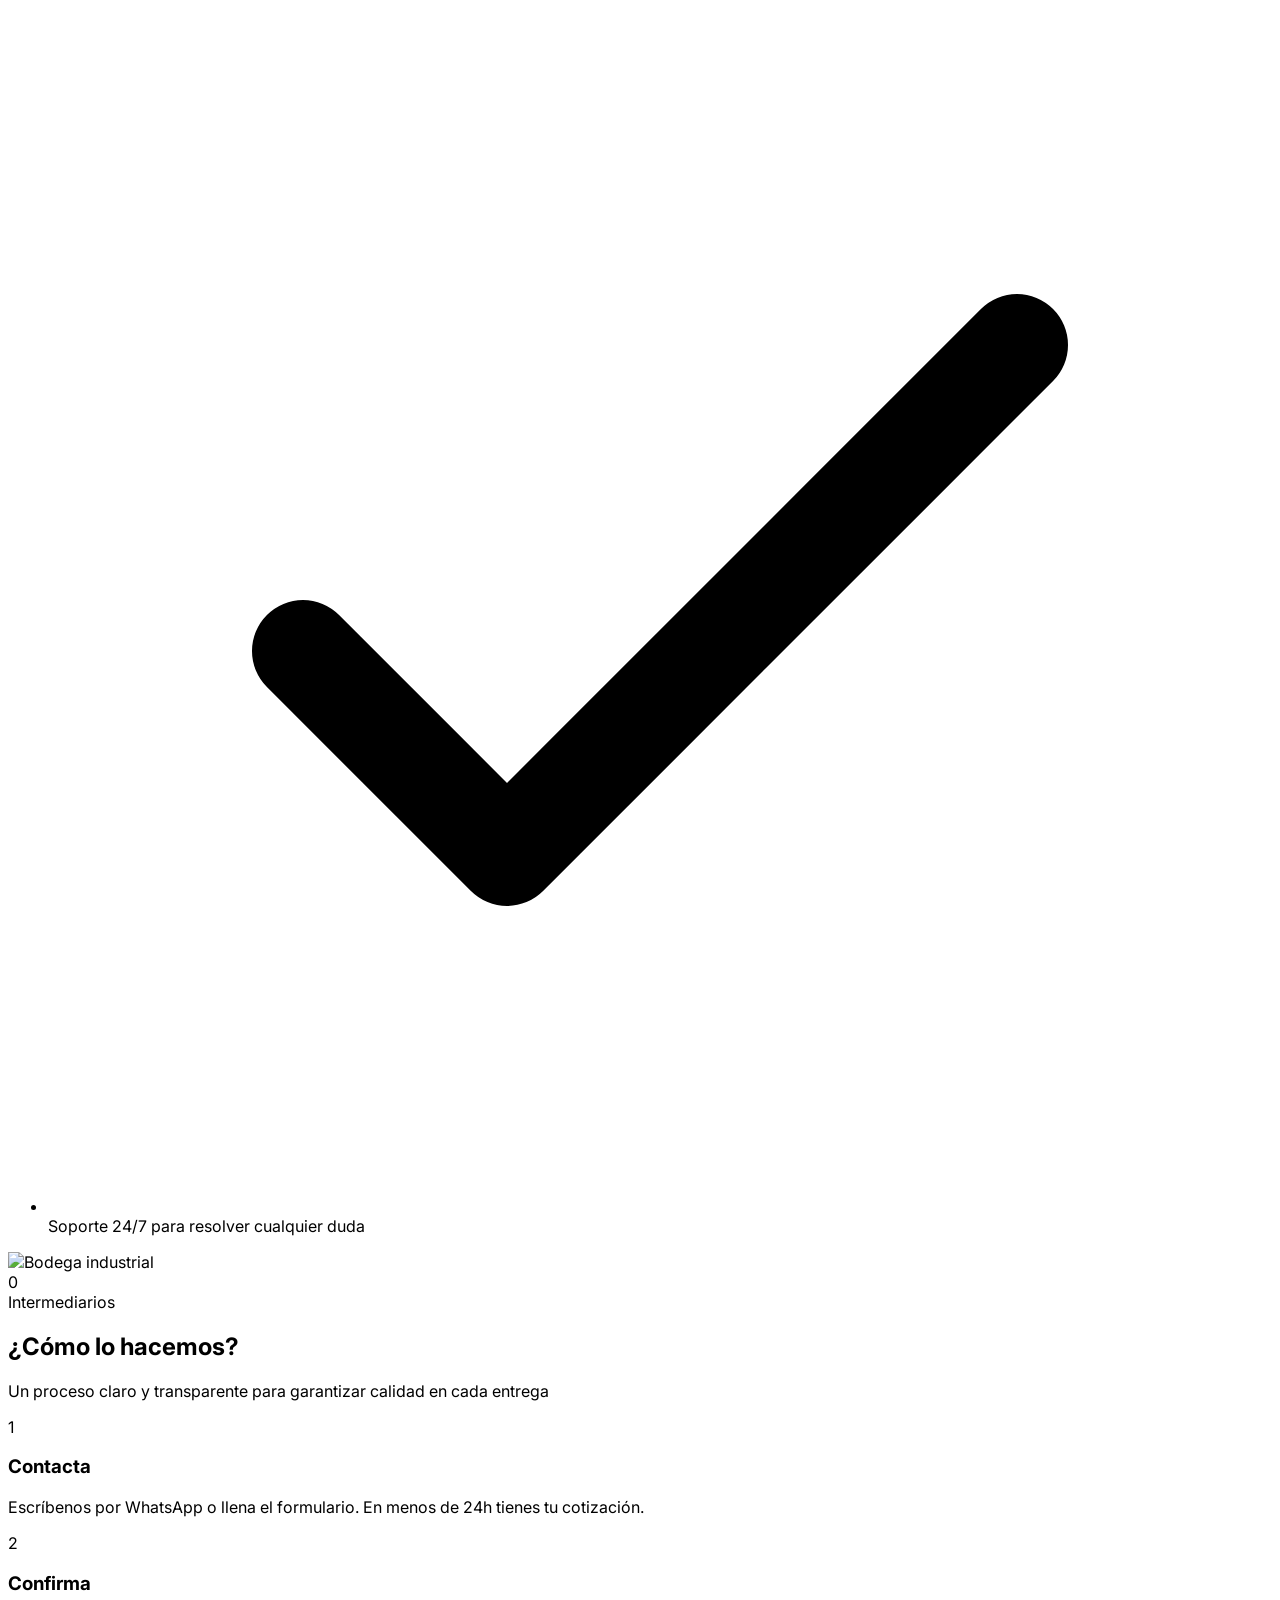
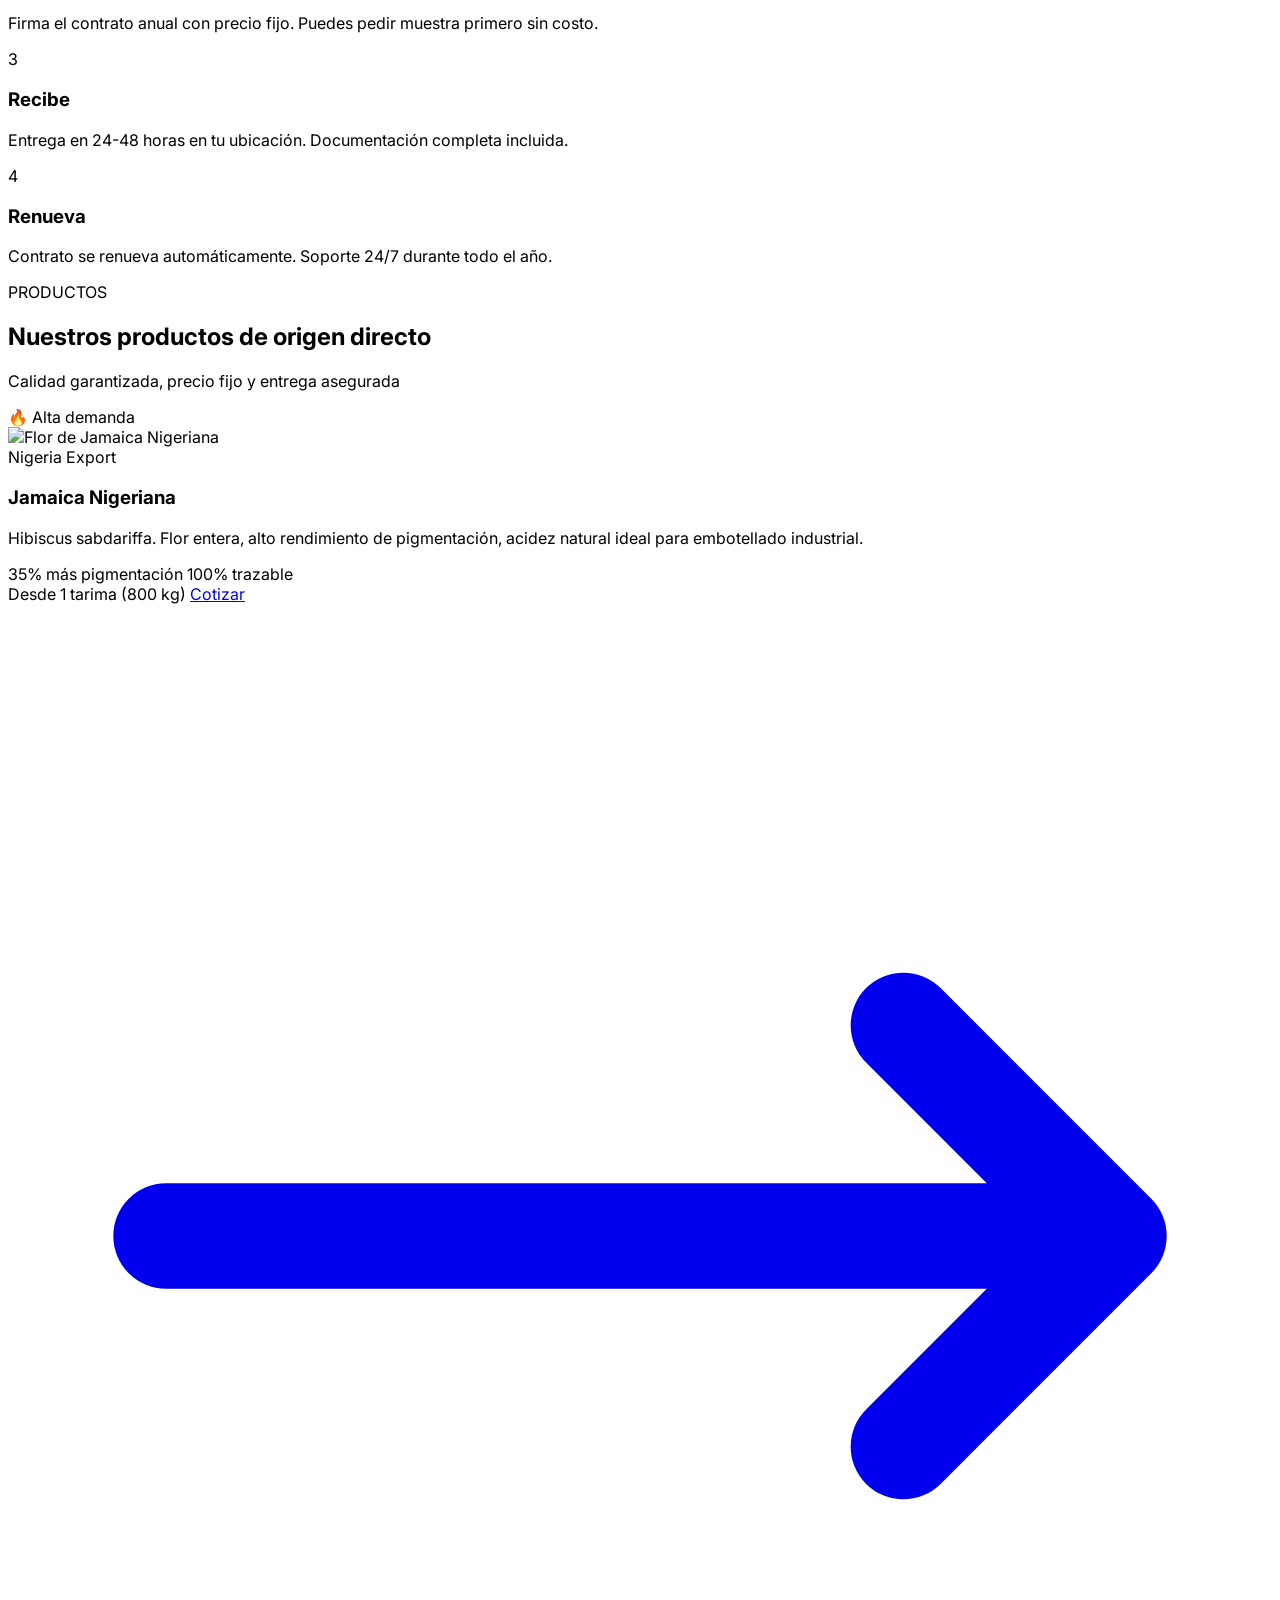
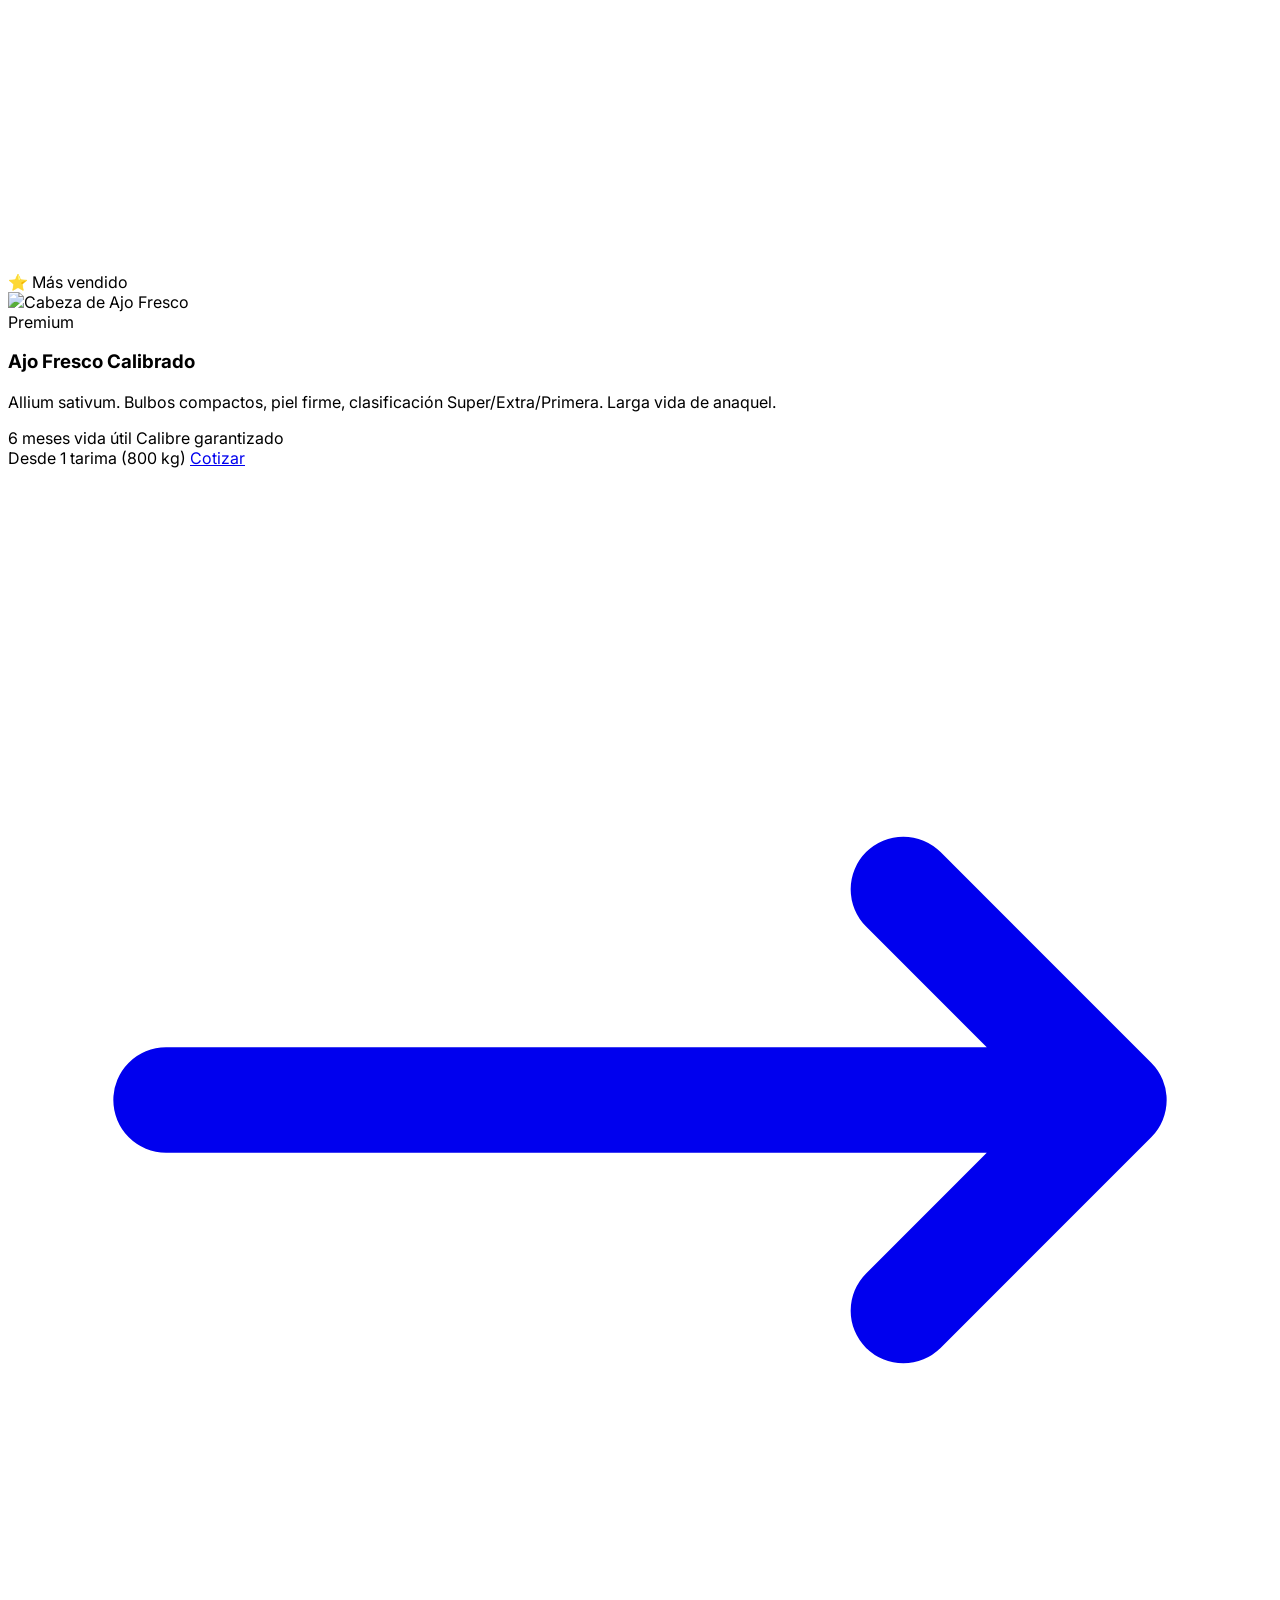
==== commit de3ade44: "feat: Corrección de textos, incorporación de imágenes, mejoras de venta y flujo n8n con email - Corr" ====
--- a/index.html
+++ b/index.html
@@ -119,7 +119,7 @@
 <section class="relative min-h-screen flex items-center pt-20 overflow-hidden">
   <!-- Background Image -->
   <div class="absolute inset-0">
-    <img src="https://images.unsplash.com/photo-1588515724527-074a7a56616d?w=1920&q=80" alt="Bodega mayorista" class="w-full h-full object-cover">
+    <img src="https://i.ibb.co/8gFkq9NX/cultivos-cosecha-rapida-950x500.jpg" alt="Cultivos de cosecha rápida" class="w-full h-full object-cover">
     <div class="absolute inset-0 bg-gradient-to-r from-gray-900/90 via-gray-900/70 to-gray-900/50"></div>
   </div>
   
@@ -225,6 +225,24 @@
             <div class="text-sm text-gray-600">Clientes satisfechos</div>
           </div>
         </div>
+        
+        <div class="mt-8 p-6 bg-agro-green/10 rounded-xl border border-agro-green/20">
+          <h4 class="font-bold text-agro-green mb-3">🎯 Nuestra garantía "Riesgo Cero"</h4>
+          <ul class="text-sm text-gray-700 space-y-2">
+            <li class="flex items-center gap-2">
+              <svg class="w-4 h-4 text-agro-green" fill="none" stroke="currentColor" viewBox="0 0 24 24"><path stroke-linecap="round" stroke-linejoin="round" stroke-width="2" d="M5 13l4 4L19 7"/></svg>
+              Si el producto no cumple especificaciones, lo reemplazamos sin costo
+            </li>
+            <li class="flex items-center gap-2">
+              <svg class="w-4 h-4 text-agro-green" fill="none" stroke="currentColor" viewBox="0 0 24 24"><path stroke-linecap="round" stroke-linejoin="round" stroke-width="2" d="M5 13l4 4L19 7"/></svg>
+              Mismos términos en cada entrega - sin sorpresas
+            </li>
+            <li class="flex items-center gap-2">
+              <svg class="w-4 h-4 text-agro-green" fill="none" stroke="currentColor" viewBox="0 0 24 24"><path stroke-linecap="round" stroke-linejoin="round" stroke-width="2" d="M5 13l4 4L19 7"/></svg>
+              Soporte 24/7 para resolver cualquier duda
+            </li>
+          </ul>
+        </div>
       </div>
       
       <div class="relative">
@@ -252,8 +270,8 @@
         <div class="w-16 h-16 bg-agro-green/10 rounded-full flex items-center justify-center mx-auto mb-4">
           <span class="text-2xl font-bold text-agro-green">1</span>
         </div>
-        <h3 class="font-semibold text-gray-900 mb-2">Origen directo</h3>
-        <p class="text-sm text-gray-600">Acceso directo a productores y importadores internacionales</p>
+        <h3 class="font-semibold text-gray-900 mb-2">Contacta</h3>
+        <p class="text-sm text-gray-600">Escríbenos por WhatsApp o llena el formulario. En menos de 24h tienes tu cotización.</p>
       </div>
       
       <!-- Step 2 -->
@@ -261,8 +279,8 @@
         <div class="w-16 h-16 bg-agro-green/10 rounded-full flex items-center justify-center mx-auto mb-4">
           <span class="text-2xl font-bold text-agro-green">2</span>
         </div>
-        <h3 class="font-semibold text-gray-900 mb-2">Inspección</h3>
-        <p class="text-sm text-gray-600">Control de calidad estricto por lote con fichas técnicas</p>
+        <h3 class="font-semibold text-gray-900 mb-2">Confirma</h3>
+        <p class="text-sm text-gray-600">Firma el contrato anual con precio fijo. Puedes pedir muestra primero sin costo.</p>
       </div>
       
       <!-- Step 3 -->
@@ -270,8 +288,8 @@
         <div class="w-16 h-16 bg-agro-green/10 rounded-full flex items-center justify-center mx-auto mb-4">
           <span class="text-2xl font-bold text-agro-green">3</span>
         </div>
-        <h3 class="font-semibold text-gray-900 mb-2">Logística</h3>
-        <p class="text-sm text-gray-600">Despacho en 24-48 horas a cualquier destino nacional</p>
+        <h3 class="font-semibold text-gray-900 mb-2">Recibe</h3>
+        <p class="text-sm text-gray-600">Entrega en 24-48 horas en tu ubicación. Documentación completa incluida.</p>
       </div>
       
       <!-- Step 4 -->
@@ -279,8 +297,8 @@
         <div class="w-16 h-16 bg-agro-green/10 rounded-full flex items-center justify-center mx-auto mb-4">
           <span class="text-2xl font-bold text-agro-green">4</span>
         </div>
-        <h3 class="font-semibold text-gray-900 mb-2">Seguimiento</h3>
-        <p class="text-sm text-gray-600">Soporte 24/7 y renovación automática de contratos</p>
+        <h3 class="font-semibold text-gray-900 mb-2">Renueva</h3>
+        <p class="text-sm text-gray-600">Contrato se renueva automáticamente. Soporte 24/7 durante todo el año.</p>
       </div>
     </div>
   </div>
@@ -300,50 +318,80 @@
     
     <div class="grid md:grid-cols-3 gap-8">
       <!-- Jamaica -->
-      <div class="bg-white rounded-2xl overflow-hidden shadow-lg hover:shadow-2xl transition group">
+      <div class="bg-white rounded-2xl overflow-hidden shadow-lg hover:shadow-2xl transition group relative">
+        <div class="absolute top-4 right-4 bg-red-500 text-white px-3 py-1 rounded-full text-xs font-semibold z-10">
+          🔥 Alta demanda
+        </div>
         <div class="relative h-64 overflow-hidden">
-          <img src="https://images.unsplash.com/photo-1597326556228-468c324d18dc?w=600&q=80" alt="Jamaica Nigeriana" class="w-full h-full object-cover group-hover:scale-110 transition duration-500">
+          <img src="https://i.ibb.co/Hf3Xh9K4/Flor-de-jamaica.png" alt="Flor de Jamaica Nigeriana" class="w-full h-full object-cover group-hover:scale-110 transition duration-500">
           <div class="absolute top-4 left-4 bg-green-500 text-white px-3 py-1 rounded-full text-xs font-semibold">Nigeria Export</div>
         </div>
         <div class="p-6">
           <h3 class="text-xl font-bold text-gray-900 mb-2">Jamaica Nigeriana</h3>
-          <p class="text-gray-600 text-sm mb-4">Hibiscus sabdariffa. Flor entera, alto rendimiento de pigmentación, acidez natural ideal para embotellado industrial.</p>
-          <a href="jamaica.html" class="inline-flex items-center gap-2 text-agro-green font-semibold text-sm hover:gap-3 transition">
-            Ver detalles
-            <svg class="w-4 h-4" fill="none" stroke="currentColor" viewBox="0 0 24 24"><path stroke-linecap="round" stroke-linejoin="round" stroke-width="2" d="M17 8l4 4m0 0l-4 4m4-4H3"/></svg>
-          </a>
+          <p class="text-gray-600 text-sm mb-3">Hibiscus sabdariffa. Flor entera, alto rendimiento de pigmentación, acidez natural ideal para embotellado industrial.</p>
+          <div class="flex flex-wrap gap-2 mb-4">
+            <span class="bg-green-100 text-green-700 px-2 py-1 rounded text-xs">35% más pigmentación</span>
+            <span class="bg-blue-100 text-blue-700 px-2 py-1 rounded text-xs">100% trazable</span>
+          </div>
+          <div class="flex items-center justify-between">
+            <span class="text-sm text-gray-500">Desde 1 tarima (800 kg)</span>
+            <a href="jamaica.html" class="inline-flex items-center gap-2 text-agro-green font-semibold text-sm hover:gap-3 transition">
+              Cotizar
+              <svg class="w-4 h-4" fill="none" stroke="currentColor" viewBox="0 0 24 24"><path stroke-linecap="round" stroke-linejoin="round" stroke-width="2" d="M17 8l4 4m0 0l-4 4m4-4H3"/></svg>
+            </a>
+          </div>
         </div>
       </div>
       
       <!-- Ajo -->
-      <div class="bg-white rounded-2xl overflow-hidden shadow-lg hover:shadow-2xl transition group border-2 border-agro-green">
+      <div class="bg-white rounded-2xl overflow-hidden shadow-lg hover:shadow-2xl transition group border-2 border-agro-green relative">
+        <div class="absolute top-4 right-4 bg-amber-500 text-white px-3 py-1 rounded-full text-xs font-semibold z-10">
+          ⭐ Más vendido
+        </div>
         <div class="relative h-64 overflow-hidden">
-          <img src="https://images.unsplash.com/photo-1590005354167-6da97870c757?w=600&q=80" alt="Ajo Fresco" class="w-full h-full object-cover group-hover:scale-110 transition duration-500">
-          <div class="absolute top-4 left-4 bg-agro-red text-white px-3 py-1 rounded-full text-xs font-semibold">Más vendido</div>
+          <img src="https://i.ibb.co/50D583p/cabeza-de-ajo.png" alt="Cabeza de Ajo Fresco" class="w-full h-full object-cover group-hover:scale-110 transition duration-500">
+          <div class="absolute top-4 left-4 bg-agro-red text-white px-3 py-1 rounded-full text-xs font-semibold">Premium</div>
         </div>
         <div class="p-6">
           <h3 class="text-xl font-bold text-gray-900 mb-2">Ajo Fresco Calibrado</h3>
-          <p class="text-gray-600 text-sm mb-4">Allium sativum. Bulbos compactos, piel firme, clasificación Super/Extra/Primera. Larga vida de anaquel.</p>
-          <a href="ajo.html" class="inline-flex items-center gap-2 text-agro-green font-semibold text-sm hover:gap-3 transition">
-            Ver detalles
-            <svg class="w-4 h-4" fill="none" stroke="currentColor" viewBox="0 0 24 24"><path stroke-linecap="round" stroke-linejoin="round" stroke-width="2" d="M17 8l4 4m0 0l-4 4m4-4H3"/></svg>
-          </a>
+          <p class="text-gray-600 text-sm mb-3">Allium sativum. Bulbos compactos, piel firme, clasificación Super/Extra/Primera. Larga vida de anaquel.</p>
+          <div class="flex flex-wrap gap-2 mb-4">
+            <span class="bg-green-100 text-green-700 px-2 py-1 rounded text-xs">6 meses vida útil</span>
+            <span class="bg-blue-100 text-blue-700 px-2 py-1 rounded text-xs">Calibre garantizado</span>
+          </div>
+          <div class="flex items-center justify-between">
+            <span class="text-sm text-gray-500">Desde 1 tarima (800 kg)</span>
+            <a href="ajo.html" class="inline-flex items-center gap-2 text-agro-green font-semibold text-sm hover:gap-3 transition">
+              Cotizar
+              <svg class="w-4 h-4" fill="none" stroke="currentColor" viewBox="0 0 24 24"><path stroke-linecap="round" stroke-linejoin="round" stroke-width="2" d="M17 8l4 4m0 0l-4 4m4-4H3"/></svg>
+            </a>
+          </div>
         </div>
       </div>
       
       <!-- Chile Guajillo -->
-      <div class="bg-white rounded-2xl overflow-hidden shadow-lg hover:shadow-2xl transition group">
+      <div class="bg-white rounded-2xl overflow-hidden shadow-lg hover:shadow-2xl transition group relative">
+        <div class="absolute top-4 right-4 bg-orange-500 text-white px-3 py-1 rounded-full text-xs font-semibold z-10">
+          🏭 Industrial
+        </div>
         <div class="relative h-64 overflow-hidden">
-          <img src="https://images.unsplash.com/photo-1596040033229-a9821ebd058d?w=600&q=80" alt="Chile Guajillo" class="w-full h-full object-cover group-hover:scale-110 transition duration-500">
+          <img src="https://i.ibb.co/4zCkbDj/Chile-Guajillo.png" alt="Chile Guajillo Seco" class="w-full h-full object-cover group-hover:scale-110 transition duration-500">
           <div class="absolute top-4 left-4 bg-orange-500 text-white px-3 py-1 rounded-full text-xs font-semibold">Nacional</div>
         </div>
         <div class="p-6">
           <h3 class="text-xl font-bold text-gray-900 mb-2">Chile Guajillo Seco</h3>
-          <p class="text-gray-600 text-sm mb-4">Capsicum annuum. Coloración roja intensa, textura flexible sin aceites. Bajo índice de rotura.</p>
-          <a href="chile-guajillo.html" class="inline-flex items-center gap-2 text-agro-green font-semibold text-sm hover:gap-3 transition">
-            Ver detalles
-            <svg class="w-4 h-4" fill="none" stroke="currentColor" viewBox="0 0 24 24"><path stroke-linecap="round" stroke-linejoin="round" stroke-width="2" d="M17 8l4 4m0 0l-4 4m4-4H3"/></svg>
-          </a>
+          <p class="text-gray-600 text-sm mb-3">Capsicum annuum. Coloración roja intensa, textura flexible sin aceites. Bajo índice de rotura.</p>
+          <div class="flex flex-wrap gap-2 mb-4">
+            <span class="bg-green-100 text-green-700 px-2 py-1 rounded text-xs">&lt;5% rotura</span>
+            <span class="bg-blue-100 text-blue-700 px-2 py-1 rounded text-xs">SHU estandarizado</span>
+          </div>
+          <div class="flex items-center justify-between">
+            <span class="text-sm text-gray-500">Desde 1 tarima (800 kg)</span>
+            <a href="chile-guajillo.html" class="inline-flex items-center gap-2 text-agro-green font-semibold text-sm hover:gap-3 transition">
+              Cotizar
+              <svg class="w-4 h-4" fill="none" stroke="currentColor" viewBox="0 0 24 24"><path stroke-linecap="round" stroke-linejoin="round" stroke-width="2" d="M17 8l4 4m0 0l-4 4m4-4H3"/></svg>
+            </a>
+          </div>
         </div>
       </div>
     </div>
@@ -512,7 +560,7 @@
 <!-- CTA FINAL -->
 <section class="py-20 bg-agro-red text-white">
   <div class="max-w-4xl mx-auto px-4 sm:px-6 lg:px-8 text-center">
-    <h2 class="text-3xl md:text-4xl font-bold mb-6">¿Listos para abatecer tu operación?</h2>
+    <h2 class="text-3xl md:text-4xl font-bold mb-6">¿Listos para abastecer tu operación?</h2>
     <p class="text-lg text-red-100 mb-8">Contáctanos hoy y obtén una cotización personalizada</p>
     <div class="flex flex-col sm:flex-row gap-4 justify-center">
       <a href="https://wa.me/526121077805?text=Hola%2C%20quiero%20cotizar%20productos%20Abasto%20Mayorista" target="_blank" class="inline-flex items-center justify-center gap-2 bg-white text-agro-red px-8 py-4 rounded-lg font-semibold hover:bg-gray-100 transition">
